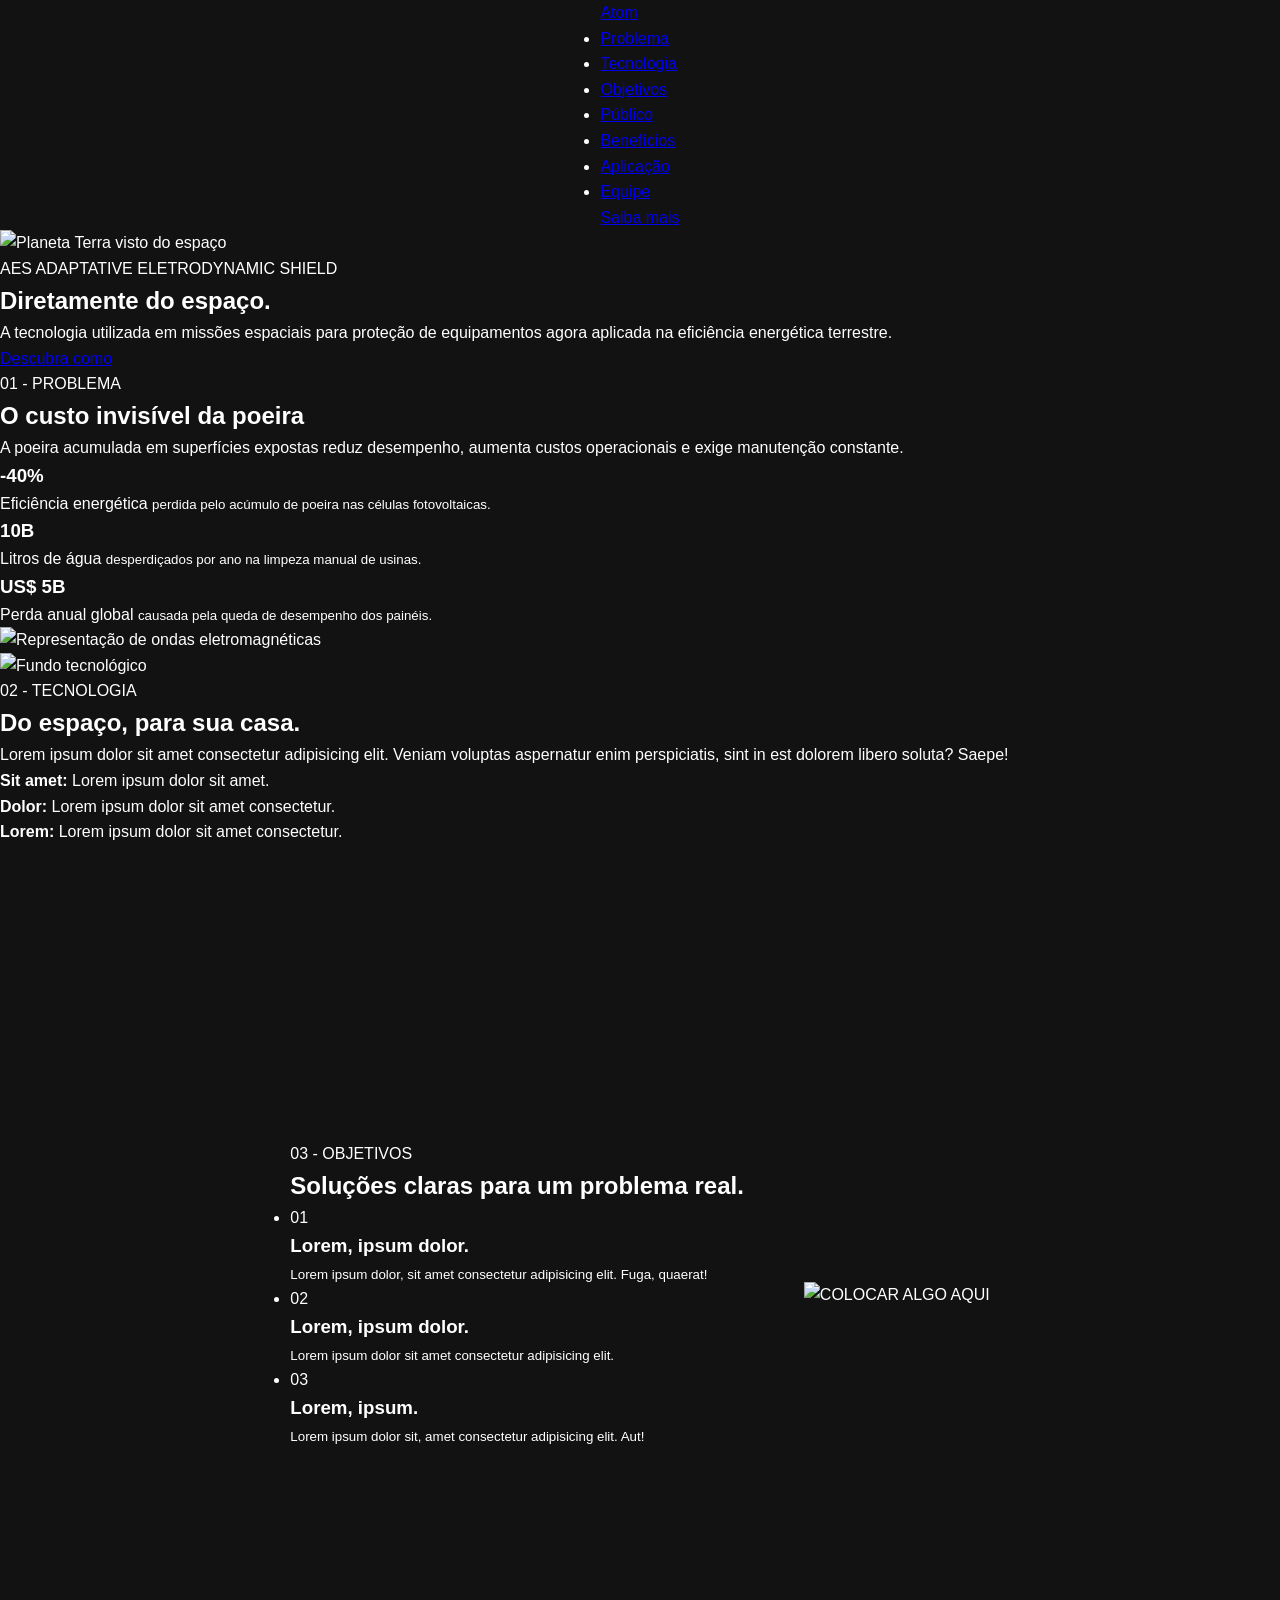
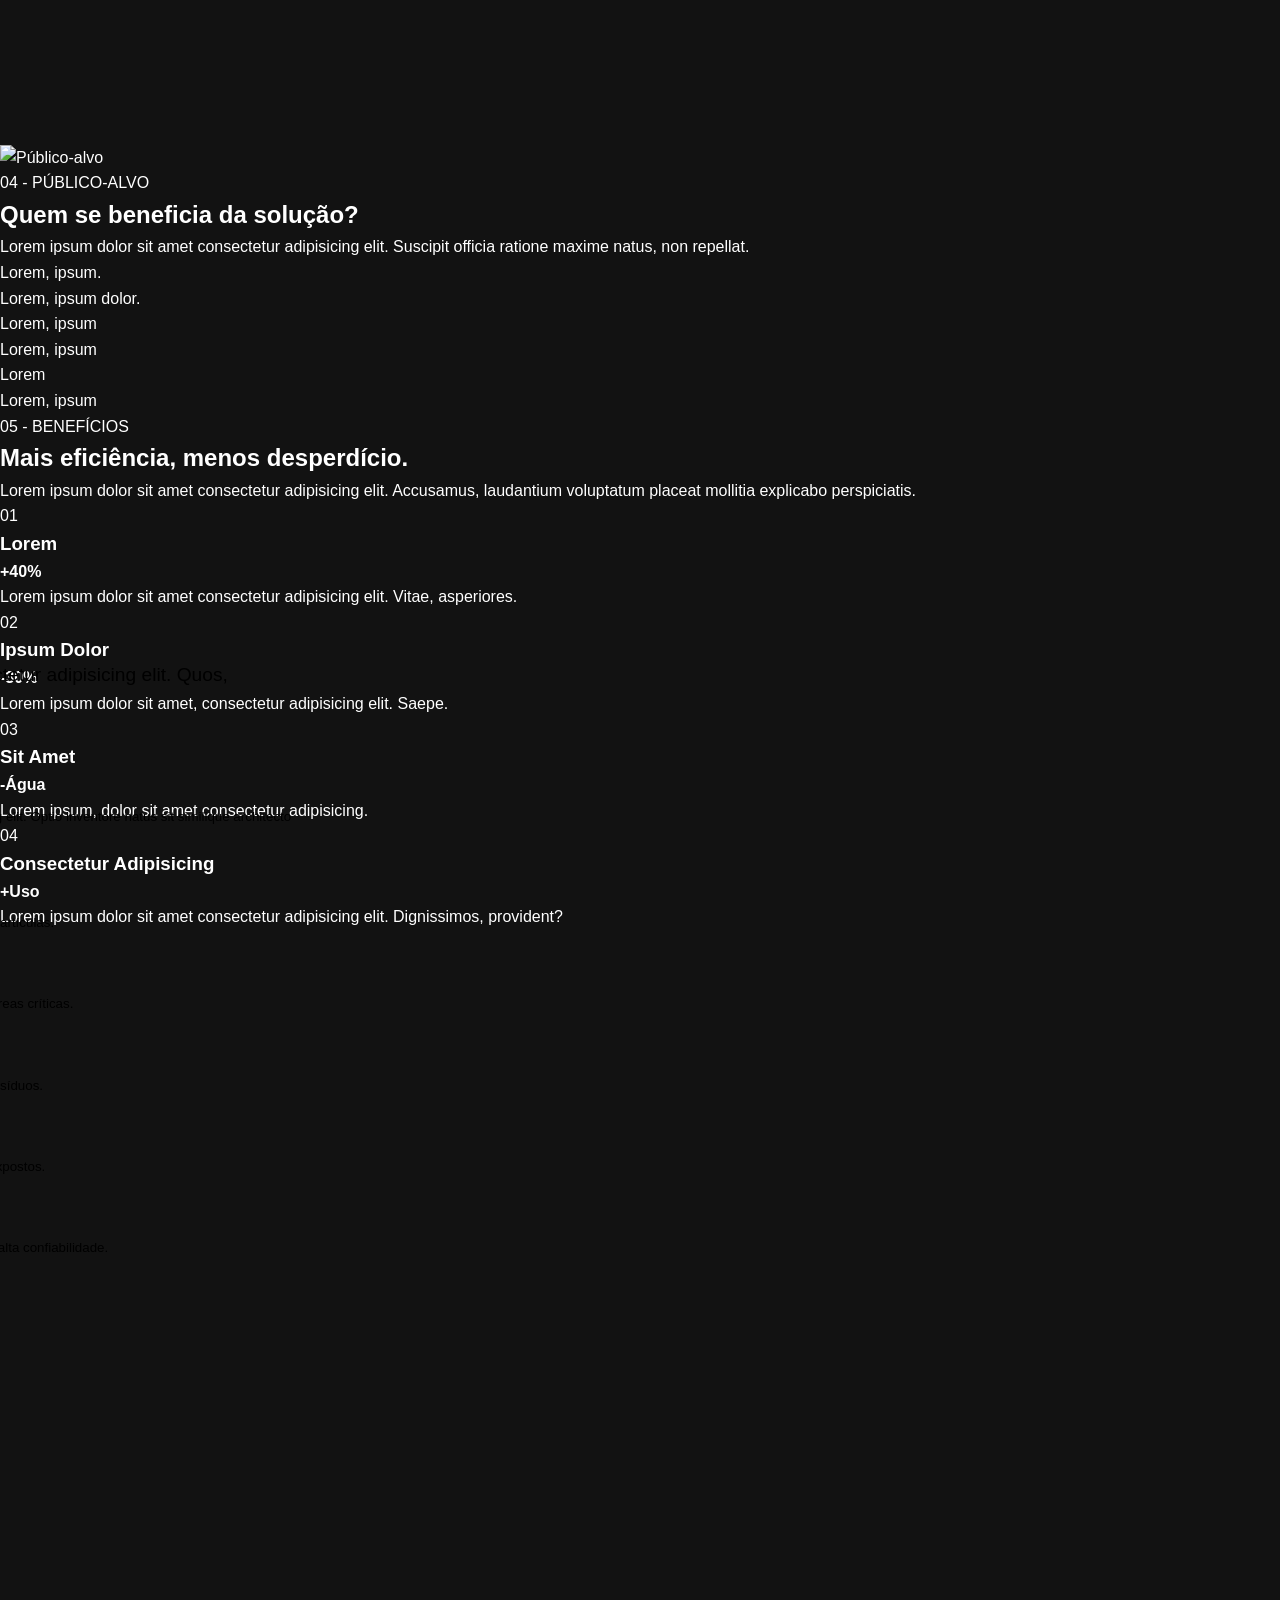
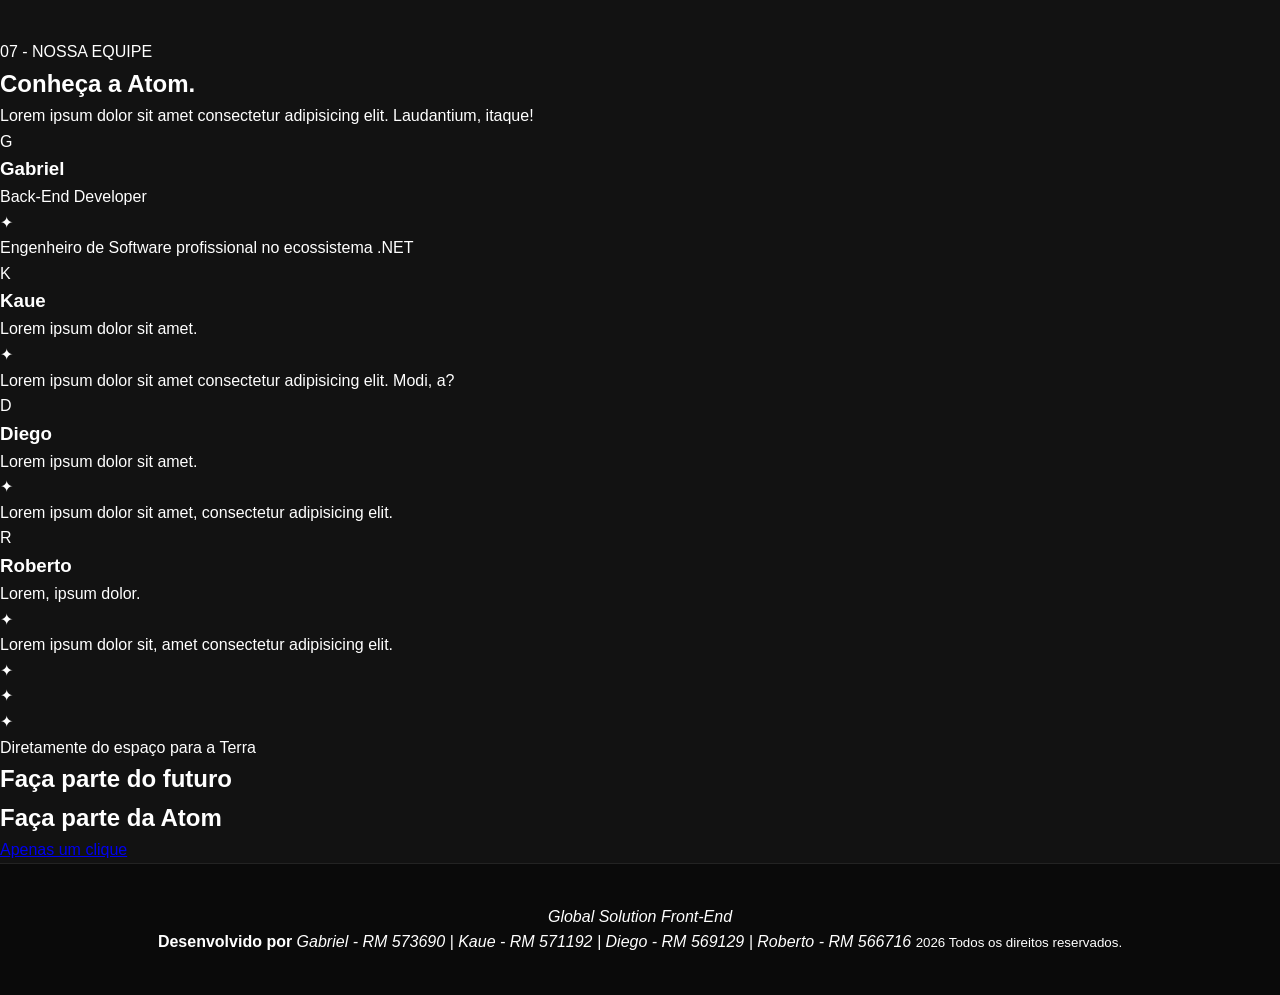
==== index.html @ 8cc807f1 "HTML: Mudando estruturas e seções" ====
<!DOCTYPE html>
<html lang="pt-BR">
<head>
  <meta charset="UTF-8" />
  <meta name="viewport" content="width=device-width, initial-scale=1.0" />
  <title>Atom Home</title>

  <link rel="preconnect" href="https://fonts.googleapis.com" />
  <link rel="preconnect" href="https://fonts.gstatic.com" crossorigin />
  <link rel="stylesheet" href="assets/css/style.css" />
</head>
<body>

  <header class="cabecalho">
    <nav class="nav-principal">
      <div class="nav-principal__logo">
        <a href="#hero-inicio" class="link-suave">Atom</a>
      </div>

      <ul class="nav-principal__lista">
        <li><a href="#problema" class="nav-principal__item link-suave">Problema</a></li>
        <li><a href="#secao-tecnologia" class="nav-principal__item link-suave">Tecnologia</a></li>
        <li><a href="#secao-objetivos" class="nav-principal__item link-suave">Objetivos</a></li>
        <li><a href="#secao-publico" class="nav-principal__item link-suave">Público</a></li>
        <li><a href="#secao-beneficios" class="nav-principal__item link-suave">Benefícios</a></li>
        <li><a href="#secao-aplicacao" class="nav-principal__item link-suave">Aplicação</a></li>
        <li><a href="#secao-equipe" class="nav-principal__item link-suave">Equipe</a></li>
      </ul>

      <a href="#rodape" class="btn-cta link-suave">Saiba mais</a>
    </nav>
  </header>

  <section class="secao-hero" id="hero-inicio">
    <img src="assets/src/img/hero-principal-variacao2.jpg" class="secao-hero__fundo" alt="Planeta Terra visto do espaço" />
    <div class="secao-hero__overlay">
      <div class="secao-hero__conteudo">
        <span class="tag">AES ADAPTATIVE ELETRODYNAMIC SHIELD</span>
        <h1 class="secao-hero__titulo">Diretamente do espaço.</h1>
        <p class="secao-hero__descricao">
          A tecnologia utilizada em missões espaciais para proteção de equipamentos agora aplicada na eficiência energética terrestre.
        </p>
        <a href="#problema" id="button-problema">Descubra como</a>
      </div>
    </div>
  </section>

  <main class="conteudo-principal">

    <section id="problema" class="secao-problema">
      <div id="problema-conteudos">
        <span class="tag">01 - PROBLEMA</span>
        <h2 class="secao-titulo">O custo invisível da poeira</h2>
        <p>
          A poeira acumulada em superfícies expostas reduz desempenho, aumenta custos operacionais e exige manutenção constante.
        </p>

        <ul class="problema-stats">
          <li class="problema-stats__item">
            <h3>-40%</h3>
            <span>Eficiência energética</span>
            <small>perdida pelo acúmulo de poeira nas células fotovoltaicas.</small>
          </li>
          <li class="problema-stats__item">
            <h3>10B</h3>
            <span>Litros de água</span>
            <small>desperdiçados por ano na limpeza manual de usinas.</small>
          </li>
          <li class="problema-stats__item">
            <h3>US$ 5B</h3>
            <span>Perda anual global</span>
            <small>causada pela queda de desempenho dos painéis.</small>
          </li>
        </ul>
      </div>

      <div id="problema-imagem">
        <img src="assets/src/img/onda-eletromagnetica.avif" alt="Representação de ondas eletromagnéticas" />
      </div>
    </section>

    <section id="secao-tecnologia" class="secao-tecnologia-banner">
      <img src="assets/src/img/lua.jpg" class="tecnologia-fundo" alt="Fundo tecnológico" />
      <div class="tecnologia-overlay">
        <div class="tecnologia-conteudo-direita">
          <span class="tag">02 - TECNOLOGIA</span>
          <h2 class="tecnologia-titulo">Do espaço, para sua casa.</h2>
          <p class="tecnologia-descricao">
            Lorem ipsum dolor sit amet consectetur adipisicing elit. Veniam voluptas aspernatur enim perspiciatis, sint in est dolorem libero soluta? Saepe!
          </p>
          <ul class="tecnologia-lista">
            <li><strong>Sit amet:</strong> Lorem ipsum dolor sit amet.</li>
            <li><strong>Dolor:</strong> Lorem ipsum dolor sit amet consectetur.</li>
            <li><strong>Lorem:</strong> Lorem ipsum dolor sit amet consectetur.</li>
          </ul>
        </div>
      </div>
    </section>

    <section id="secao-objetivos" class="secao-conteudo">
      <div class="texto-descritivo">
        <span class="tag">03 - OBJETIVOS</span>
        <h2 class="texto-descritivo__titulo">Soluções claras para um problema real.</h2>

        <ul class="objetivos-lista">
          <li>
            <span class="objetivos-lista__num">01</span>
            <div>
              <h3>Lorem, ipsum dolor.</h3>
              <small>Lorem ipsum dolor, sit amet consectetur adipisicing elit. Fuga, quaerat!</small>
            </div>
          </li>
          <li>
            <span class="objetivos-lista__num">02</span>
            <div>
              <h3>Lorem, ipsum dolor.</h3>
              <small>Lorem ipsum dolor sit amet consectetur adipisicing elit.</small>
            </div>
          </li>
          <li>
            <span class="objetivos-lista__num">03</span>
            <div>
              <h3>Lorem, ipsum.</h3>
              <small>Lorem ipsum dolor sit, amet consectetur adipisicing elit. Aut!</small>
            </div>
          </li>
        </ul>
      </div>

      <div class="imagem-ilustrativa">
        
        <img src="assets/src/img/objetivos.jpg" alt="COLOCAR ALGO AQUI" class="imagem-ilustrativa__midia" />
      </div>
    </section>

    <section id="secao-publico" class="secao-publico-banner">
      <img src="assets/src/img/publico-alvo.jpeg" class="publico-fundo" alt="Público-alvo" />
      <div class="publico-overlay">
        <div class="publico-conteudo">
          <span class="tag">04 - PÚBLICO-ALVO</span>
          <h2 class="publico-titulo">Quem se beneficia da solução?</h2>
          <p class="publico-descricao">
            Lorem ipsum dolor sit amet consectetur adipisicing elit. Suscipit officia ratione maxime natus, non repellat.
          </p>
          <ul class="publico-tags">
            <li>Lorem, ipsum.</li>
            <li>Lorem, ipsum dolor.</li>
            <li>Lorem, ipsum</li>
            <li>Lorem, ipsum</li>
            <li>Lorem</li>
            <li>Lorem, ipsum</li>
          </ul>
        </div>
      </div>
    </section>

    <section id="secao-beneficios" class="secao-beneficios">
      <div class="beneficios__header">
        <span class="tag">05 - BENEFÍCIOS</span>
        <h2 class="beneficios__titulo">Mais eficiência, menos desperdício.</h2>
        <p class="beneficios__intro">
          Lorem ipsum dolor sit amet consectetur adipisicing elit. Accusamus, laudantium voluptatum placeat mollitia explicabo perspiciatis.
        </p>
      </div>

      <div class="beneficios-grid">
        <article class="beneficio-card">
          <span class="beneficio-card__num">01</span>
          <h3 class="beneficio-card__titulo">Lorem</h3>
          <strong class="beneficio-card__valor">+40%</strong>
          <p class="beneficio-card__texto">Lorem ipsum dolor sit amet consectetur adipisicing elit. Vitae, asperiores.</p>
        </article>

        <article class="beneficio-card">
          <span class="beneficio-card__num">02</span>
          <h3 class="beneficio-card__titulo">Ipsum Dolor</h3>
          <strong class="beneficio-card__valor">-30%</strong>
          <p class="beneficio-card__texto">Lorem ipsum dolor sit amet, consectetur adipisicing elit. Saepe.</p>
        </article>

        <article class="beneficio-card">
          <span class="beneficio-card__num">03</span>
          <h3 class="beneficio-card__titulo">Sit Amet</h3>
          <strong class="beneficio-card__valor">-Água</strong>
          <p class="beneficio-card__texto">Lorem ipsum, dolor sit amet consectetur adipisicing.</p>
        </article>

        <article class="beneficio-card">
          <span class="beneficio-card__num">04</span>
          <h3 class="beneficio-card__titulo">Consectetur Adipisicing</h3>
          <strong class="beneficio-card__valor">+Uso</strong>
          <p class="beneficio-card__texto">Lorem ipsum dolor sit amet consectetur adipisicing elit. Dignissimos, provident?</p>
        </article>
      </div>
    </section>

    <section id="secao-aplicacao" class="aplicacao">
      <div class="aplicacao__header">
        <span class="aplicacao__tag">06 - APLICAÇÃO</span>
        <h2 class="aplicacao__titulo">E onde o AES atua?</h2>
        <p class="aplicacao__subtitulo">
         Lorem, ipsum dolor sit amet consectetur adipisicing elit. Quos, distinctio?
        </p>
      </div>

      <div class="carrossel" data-carrossel>
        <button class="carrossel__nav carrossel__nav--prev" data-prev aria-label="Anterior">←</button>
        <button class="carrossel__nav carrossel__nav--next" data-next aria-label="Próximo">→</button>

        <div class="carrossel__track" data-track>
          <article class="carrossel__slide" style="background-image: url('assets/src/img/aplicacao-usinas.jpg');">
            <div class="carrossel__shade"></div>
            <div class="carrossel__corpo">
              <span class="carrossel__num">01</span>
              <h3>Usinas solares</h3>
              <small>Lorem ipsum dolor, sit amet consectetur adipisicing elit. Optio inventore natus sit similique architecto culpa?</small>
            </div>
          </article>

          <article class="carrossel__slide" style="background-image: url('assets/src/img/aplicacao-desertico.jpg');">
            <div class="carrossel__shade"></div>
            <div class="carrossel__corpo">
              <span class="carrossel__num">02</span>
              <h3>Ambientes desérticos</h3>
              <small>Maior estabilidade em locais de alta presença de partículas.</small>
            </div>
          </article>

          <article class="carrossel__slide" style="background-image: url('assets/src/img/aplicacao-aeroporto.jpg');">
            <div class="carrossel__shade"></div>
            <div class="carrossel__corpo">
              <span class="carrossel__num">03</span>
              <h3>Aeroportos</h3>
              <small>Superfícies limpas e operação mais eficiente em áreas críticas.</small>
            </div>
          </article>

          <article class="carrossel__slide" style="background-image: url('assets/src/img/aplicacao-industria.jpg');">
            <div class="carrossel__shade"></div>
            <div class="carrossel__corpo">
              <span class="carrossel__num">04</span>
              <h3>Indústrias</h3>
              <small>Redução de falhas relacionadas à deposição de resíduos.</small>
            </div>
          </article>

          <article class="carrossel__slide" style="background-image: url('assets/src/img/aplicacao-gestores.jpg');">
            <div class="carrossel__shade"></div>
            <div class="carrossel__corpo">
              <span class="carrossel__num">05</span>
              <h3>Gestores técnicos</h3>
              <small>Controle e previsibilidade na operação de ativos expostos.</small>
            </div>
          </article>

          <article class="carrossel__slide" style="background-image: url('assets/src/img/aplicacao-offshore.jpg');">
            <div class="carrossel__shade"></div>
            <div class="carrossel__corpo">
              <span class="carrossel__num">06</span>
              <h3>Estruturas offshore</h3>
              <small>Aplicação em locais severos com necessidade de alta confiabilidade.</small>
            </div>
          </article>
        </div>

        <div class="carrossel__indicadores" data-indicadores></div>
      </div>
    </section>

    <section id="secao-equipe" class="secao-equipe">
      <div class="equipe__header">
        <span class="equipe__tag">07 - NOSSA EQUIPE</span>
        <h2 class="equipe__titulo">Conheça a Atom.</h2>
        <p class="equipe__subtitulo">Lorem ipsum dolor sit amet consectetur adipisicing elit. Laudantium, itaque!</p>
      </div>

      <div class="equipe-grid-nova">
        <article class="membro-card">
          <div class="membro-card__foto">G</div>
          <div class="membro-card__info">
            <div class="membro-card__header">
              <h3>Gabriel</h3>
              <span>Back-End Developer</span>
              <div class="membro-card__icon">✦</div>
            </div>
            <p class="membro-card__bio">Engenheiro de Software profissional no ecossistema .NET</p>
          </div>
        </article>

        <article class="membro-card">
          <div class="membro-card__foto">K</div>
          <div class="membro-card__info">
            <div class="membro-card__header">
              <h3>Kaue</h3>
              <span>Lorem ipsum dolor sit amet.</span>
              <div class="membro-card__icon">✦</div>
            </div>
            <p class="membro-card__bio">Lorem ipsum dolor sit amet consectetur adipisicing elit. Modi, a?</p>
          </div>
        </article>

        <article class="membro-card">
          <div class="membro-card__foto">D</div>
          <div class="membro-card__info">
            <div class="membro-card__header">
              <h3>Diego</h3>
              <span>Lorem ipsum dolor sit amet.</span>
              <div class="membro-card__icon">✦</div>
            </div>
            <p class="membro-card__bio">Lorem ipsum dolor sit amet, consectetur adipisicing elit.</p>
          </div>
        </article>

        <article class="membro-card">
          <div class="membro-card__foto">R</div>
          <div class="membro-card__info">
            <div class="membro-card__header">
              <h3>Roberto</h3>
              <span>Lorem, ipsum dolor.</span>
              <div class="membro-card__icon">✦</div>
            </div>
            <p class="membro-card__bio">Lorem ipsum dolor sit, amet consectetur adipisicing elit.</p>
          </div>
        </article>
      </div>
    </section>

    <section class="secao-cta-final" id="secao-cta-final">
      <div class="cta-final-detalhe cta-final-detalhe--top-left">✦</div>
      <div class="cta-final-detalhe cta-final-detalhe--bottom-left">✦</div>
      <div class="cta-final-detalhe cta-final-detalhe--top-right">✦</div>

      <div class="secao-cta-final__overlay">
        <div class="secao-cta-final__conteudo">
          <span class="secao-cta-final__subtitulo">Diretamente do espaço para a Terra</span>
          <h2 class="secao-cta-final__titulo">Faça parte do futuro<br /><strong>Faça parte da Atom</strong></h2>
          <a href="#rodape" class="secao-cta-final__botao">Apenas um clique</a>
        </div>
      </div>
    </section>

  </main>

  <footer id="rodape" class="rodape">
    <address class="rodape__texto">Global Solution Front-End</address>
    <strong class="rodape__texto">Desenvolvido por</strong>
    <cite class="rodape__texto">Gabriel - RM 573690 | Kaue - RM 571192 | Diego - RM 569129 | Roberto - RM 566716</cite>
    <small class="rodape__texto">2026 Todos os direitos reservados.</small>
  </footer>

  <script>
    function initCarrossel() {
      const root = document.querySelector('[data-carrossel]');
      if (!root) return;

      const track = root.querySelector('[data-track]');
      const slides = Array.from(track.children);
      const prev = root.querySelector('[data-prev]');
      const next = root.querySelector('[data-next]');
      const indWrap = root.querySelector('[data-indicadores]');

      let index = 0;
      let isProgrammatic = false;
      let autoplayId = null;

      slides.forEach((slide, i) => {
        const b = document.createElement('button');
        b.className = 'carrossel__dot';
        b.setAttribute('aria-label', `Ir para slide ${i + 1}`);
        b.addEventListener('click', () => go(i));
        indWrap.appendChild(b);
      });

      const dots = Array.from(indWrap.children);

      function updateDots() {
        dots.forEach((d, k) => d.classList.toggle('is-active', k === index));
      }

      function go(i) {
        index = (i + slides.length) % slides.length;
        const slide = slides[index];
        isProgrammatic = true;
        track.scrollTo({ left: slide.offsetLeft - track.offsetLeft, behavior: 'smooth' });
        updateDots();
        setTimeout(() => { isProgrammatic = false; }, 600);
      }

      prev.addEventListener('click', () => go(index - 1));
      next.addEventListener('click', () => go(index + 1));

      let t;
      track.addEventListener('scroll', () => {
        if (isProgrammatic) return;
        clearTimeout(t);
        t = setTimeout(() => {
          const x = track.scrollLeft;
          let closest = 0, min = Infinity;
          slides.forEach((s, i) => {
            const d = Math.abs((s.offsetLeft - track.offsetLeft) - x);
            if (d < min) { min = d; closest = i; }
          });
          index = closest;
          updateDots();
        }, 90);
      });

      function startAuto() {
        autoplayId = setInterval(() => go(index + 1), 5000);
      }

      function restartAuto() {
        if (autoplayId) clearInterval(autoplayId);
        startAuto();
      }

      root.addEventListener('mouseenter', () => clearInterval(autoplayId));
      root.addEventListener('mouseleave', restartAuto);

      go(0);
      startAuto();
    }

    initCarrossel();
  </script>
</body>
</html>
---- assets/css/style.css ----
/* =========================================================
   1. VARIÁVEIS CSS E RESET (ORIGINAL)
   ========================================================= */
:root {
  --bg-color: #121212;
  --bg-section-alt: #1a1a1a;
  --text-primary: #ffffff;
  --text-secondary: #b3b3b3;
  --hover-color: #e0e0e0;
  --font-main: 'Inter', -apple-system, BlinkMacSystemFont, "Segoe UI", Roboto, sans-serif;
  --transparencia-bg: rgba(255, 255, 255, 0.15);
  --transparencia-border: rgba(255, 255, 255, 0.1);
}
* {
  margin: 0;
  padding: 0;
  box-sizing: border-box;
}
html {
  scroll-behavior: smooth;
}
body {
  background-color: var(--bg-color);
  font-family: var(--font-main);
  color: var(--text-primary);
  line-height: 1.6;
  overflow-x: hidden;
}

/* =========================================================
   2. MENU DE NAVEGAÇÃO (ORIGINAL)
   ========================================================= */
header {
  display: flex;
  justify-content: center;
  width: 100%;
}
.navbar {
  display: flex;
  align-items: center;
  justify-content: space-between;
  background: var(--transparencia-bg);
  backdrop-filter: blur(12px);
  -webkit-backdrop-filter: blur(12px);
  border: 1px solid var(--transparencia-border);
  border-radius: 50px;
  padding: 8px 8px 8px 30px;
  gap: 40px;
  position: fixed;
  top: 30px;
  z-index: 1000;
  max-width: 900px;
  width: 90%;
  box-shadow: 1px 0px 30px rgba(0, 0, 0, 0.45);
}
.logo a {
  color: var(--text-primary);
  text-decoration: none;
  font-size: 1.2rem;
  font-weight: 800;
  letter-spacing: -0.5px;
}
.nav-links {
  list-style: none;
  display: flex;
  gap: 20px;
}
.nav-links a {
  color: var(--text-primary);
  text-decoration: none;
  font-size: 0.8rem;
  text-transform: uppercase;
  letter-spacing: 0.5px;
  opacity: 0.7;
  transition: opacity 0.3s ease, color 0.3s ease;
}
.nav-links a:hover {
  opacity: 1;
  color: #88ccff;
}
.cta-button {
  background-color: var(--text-primary);
  color: #000000;
  text-decoration: none;
  padding: 12px 24px;
  border-radius: 30px;
  font-size: 0.8rem;
  font-weight: 600;
  text-transform: uppercase;
  letter-spacing: 0.5px;
  transition: background-color 0.3s ease;
}
.cta-button:hover {
  background-color: var(--hover-color);
}

/* =========================================================
   3. SEÇÃO HERO
   ========================================================= */
.hero {
  position: relative;
  width: 100%;
  min-height: 100vh;
  overflow: hidden;
  box-shadow: 5px 1px 20px #fff;
  scroll-snap-align: start; 
}

.hero-image {
  position: absolute;
  top: 50%;
  left: 50%;
  width: auto;
  height: 100%;
  min-width: 100%;
  object-fit: cover;
  z-index: -1;
}

/* Animação de entrada do texto no Hero */
@keyframes fadeInHero {
  0% { opacity: 0; transform: translate(-50%, -40%); }
  100% { opacity: 1; transform: translate(-50%, -50%); }
}

/* Tem q tirar a animacao e colocar de volta no hero toda vez que clica no menu e volta */
.hero-overlay {
  position: absolute;
  text-align: center;
  z-index: 1;
  animation: fadeInHero 1.5s ease-out forwards;
}


/* ===================================================================== */
/* hero_principal */
/* ===================================================================== */
#hero_principal img{
  transform: translate(-50%, -50%) scale(1.5);
}
.principal{
  top: 55%;
  left: 30%;
  transform: translate(-50%, -50%);
  color: #ffffff; 
  width: 60%;
  max-width: 600px;
}
.principal h1{
  font-size: 90px;
  line-height: 1.1;
}
.principal p{
  font-size: 1.2rem;
  color: var(--text-secondary);
  margin-top: 20px;
}
/* ===================================================================== */
/* hero_problematica */
/* ===================================================================== */
#hero_problematica img{
  transform: translate(-50%, -50%);
}
.problematica{
  top: 40%;
  right: 2%;
  transform: translate(-50%, -50%);
  color: #000000; 
  width: 60%;
  max-width: 600px;
}
.problematica h1{
  font-size: 90px;
  line-height: 1.1;
}
.problematica p{
  font-size: 1.2rem;
  color: #000;
  margin-top: 20px;
}
/* ===================================================================== */
/* hero_tecnologia */
/* ===================================================================== */
#hero_tecnologia img{
  transform: translate(-50%, -50%);
}
.tecnologia{
  top: 30%;
  left: 20%;
  transform: translate(-50%, -50%);
  color: #000000; 
  width: 60%;
  max-width: 600px;
}
.tecnologia h1{
  font-size: 90px;
  line-height: 1.1;
}
.tecnologia p{
  font-size: 1.2rem;
  color: #000;
  margin-top: 20px;
}
/* ===================================================================== */
/* hero_publico */
/* ===================================================================== */
#hero_publico img{
  transform: translate(-50%, -50%);
}
.publico{
  top: 40%;
  right: 2%;
  transform: translate(-50%, -50%);
  color: #ffffff; 
  width: 60%;
  max-width: 600px;
}
.publico h1{
  font-size: 90px;
  line-height: 1.1;
}
.publico p{
  font-size: 1.2rem;
  color: #ffffff;
  margin-top: 20px;
}
/* ===================================================================== */
/* hero_objetivos */
/* ===================================================================== */
#hero_objetivos img{
  transform: translate(-50%, -50%);
}
.objetivos{
  top: 68%;
  left: 78%;
  transform: translate(-50%, -50%);
  color: #0a0a0a; 
  width: 60%;
  max-width: 600px;
}
.objetivos h1{
  font-size: 90px;
  line-height: 1.1;
}
.objetivos p{
  font-size: 1.2rem;
  color: #121111;
  margin-top: 20px;
}
/* ===================================================================== */
/* hero_publico */
/* ===================================================================== */
#hero_publico img{
  transform: translate(-50%, -50%);
}
.publico{
  top: 34%;
  left: 23%;
  transform: translate(-50%, -50%);
  color: #ffffff; 
  width: 60%;
  max-width: 600px;
}
.publico h1{
  font-size: 90px;
  line-height: 1.1;
}
.publico p{
  font-size: 1.2rem;
  color: #ffffff;
  margin-top: 20px;
}
/* ===================================================================== */
/* hero_beneficios */
/* ===================================================================== */
#hero_beneficios img{
  transform: translate(-50%, -50%);
}
.beneficios{
  top: 40%;
  right: 2%;
  transform: translate(-50%, -50%);
  color: #ffffff; 
  width: 60%;
  max-width: 600px;
}
.beneficios h1{
  font-size: 90px;
  line-height: 1.1;
}
.beneficios p{
  font-size: 1.2rem;
  color: #ffffff;
  margin-top: 20px;
}
/* ===================================================================== */
/* hero_aplicacao */
/* ===================================================================== */
#hero_aplicacao img{
  transform: translate(-50%, -50%);
}
.aplicacao{
  top: 35%;
  left: 20%;
  transform: translate(-50%, -50%);
  color: #000000; 
  width: 60%;
  max-width: 600px;
}
.aplicacao h1{
  font-size: 90px;
  line-height: 1.1;
}
.aplicacao p{
  font-size: 1.2rem;
  color: #000;
  margin-top: 20px;
}
/* ===================================================================== */


.hero-overlay h1 {
  margin-bottom: 20px;
}

.hero-overlay p {
  margin-bottom: 10px;
}

.hero-overlay .cta-button {
  display: inline-block;
  margin-top: 30px; 
}

/* =========================================================
   4. ESTRUTURA DAS SEÇÕES 
   ========================================================= */
main {
  display: flex;
  flex-direction: column;
  width: 100%;
}
.secao-conteudo {
  display: flex;
  flex-wrap: wrap;
  flex-direction: row;
  align-items: center;
  justify-content: center; 
  width: 100%; 
  min-height: 100vh;
  padding: 120px 20px;
  gap: 60px;
  scroll-snap-align: start; 
}
.secao-conteudo.invertido {
  flex-direction: row-reverse;
  background-color: var(--bg-section-alt);
}

.secao-conteudo.cards {
  flex-direction: column;
  gap: 80px;
  background-color: var(--bg-section-alt);
}
.divCards {
  display: flex;
  flex-wrap: wrap;
  justify-content: center;
  gap: 30px;
  display: flex;
    flex-wrap: wrap;
    justify-content: center;
    gap: 30px;
    flex-direction: column;
    align-content: flex-end;
    align-items: center;
}

.texto, .imagem {
  max-width: 500px;
  width: 100%;
}
.texto h2 {
  font-size: 2.2rem;
  margin-bottom: 20px;
  color: #88ccff; 
}
.texto p {
  font-size: 1.1rem;
  color: var(--text-secondary);
  margin-bottom: 15px;
}


@keyframes float {
  0% { transform: translateY(0px); }
  50% { transform: translateY(-10px); }
  100% { transform: translateY(0px); }
}
.imagem img {
  max-width: 100%;
  border-radius: 12px;
  box-shadow: 0 10px 30px rgba(0,0,0,0.5);
  border: 1px solid var(--transparencia-border);
  animation: float 5s ease-in-out infinite; 
}


/* =========================================================
   5. "ANIMAÇÃO" DO CARD 
   ========================================================= */
/* Background escuro quando hover */
.overlay{
    position:absolute;
    inset:0;
    background:linear-gradient(to top, rgba(0,0,0,0.95), rgba(0,0,0,0.15));
    opacity: 0;
    transition: 0.4s ease;
}
/* Quando o hover for ativado aparece o texto  */
.content{
    position:absolute;
    bottom:0;
    left:0;
    width:100%;
    padding:30px;
    color:white;
    transform:translateY(80px);
    opacity:0;
    transition: 0.4s ease;
}
.content span{
    color:#c7c7c7;
    font-size:14px;
    display:block;
    margin-bottom:20px;
}
.content p{
    color:#e2e2e2;
}


/* =========================================================
   6. CARD 
   ========================================================= */
.card{
    position:relative;
    width:320px;
    height:320px;
    border-radius:20px;
    overflow:hidden;
    cursor:pointer;
    background:#000;
}
.card img{
    width:100%;
    height:100%;
    object-fit:cover;
    transition:0.5s ease;
}
.card:hover .overlay{
    opacity: 1;
}
.card:hover .content{
    transform:translateY(0);
    opacity: 1;
}
.card:hover img{
    transform:scale(1.05);
}
/* CLIQUE DO USUARIO - JS */
.card.active .overlay{
    opacity: 1;
}
.card.active .content{
    transform:translateY(0);
    opacity: 1;
}
.card.active img{
    transform:scale(1.05);
}


/* =========================================================
   7. Fotter
   ========================================================= */
footer {
  text-align: center;
  padding: 40px 20px;
  background-color: #0a0a0a;
  border-top: 1px solid var(--transparencia-border);
  scroll-snap-align: end; /* Permite rolar até o rodapé */
}

footer p {
  color: var(--text-secondary);
  font-size: 0.9rem;
  margin-bottom: 5px;
}
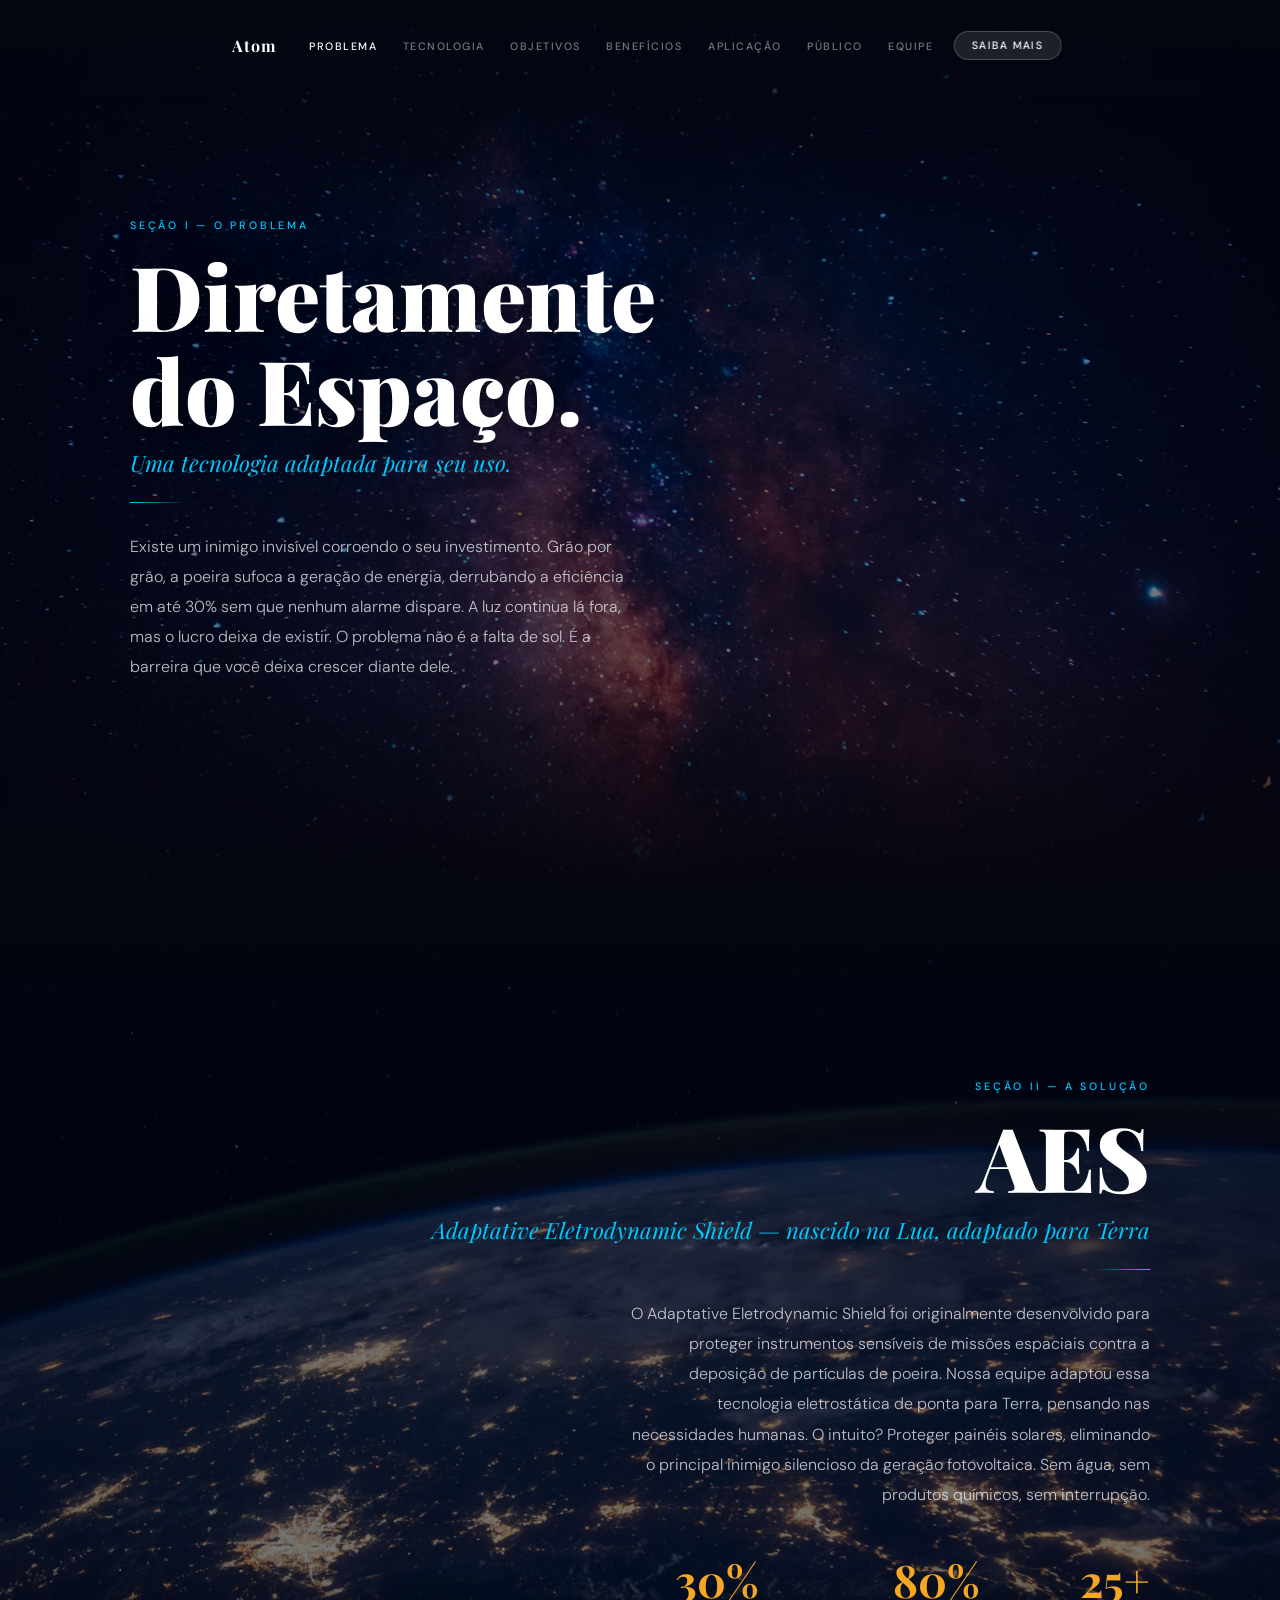
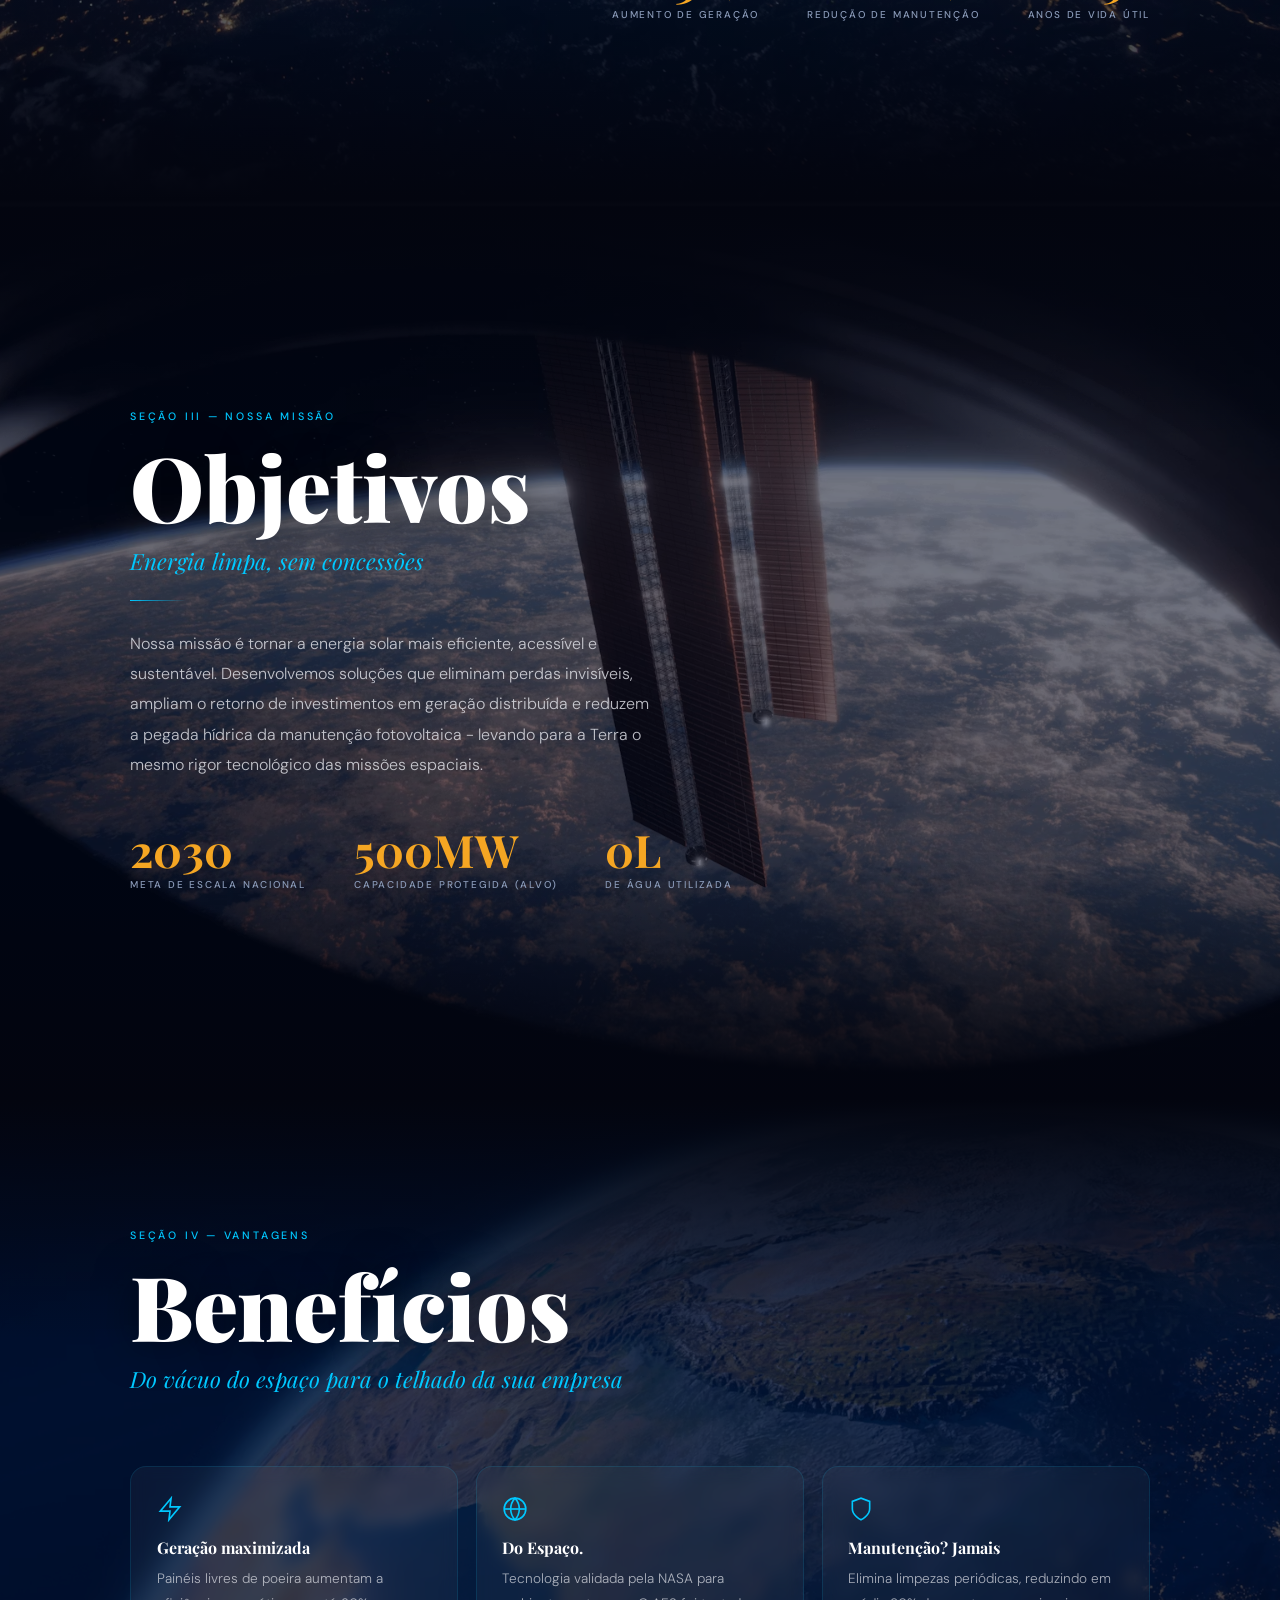
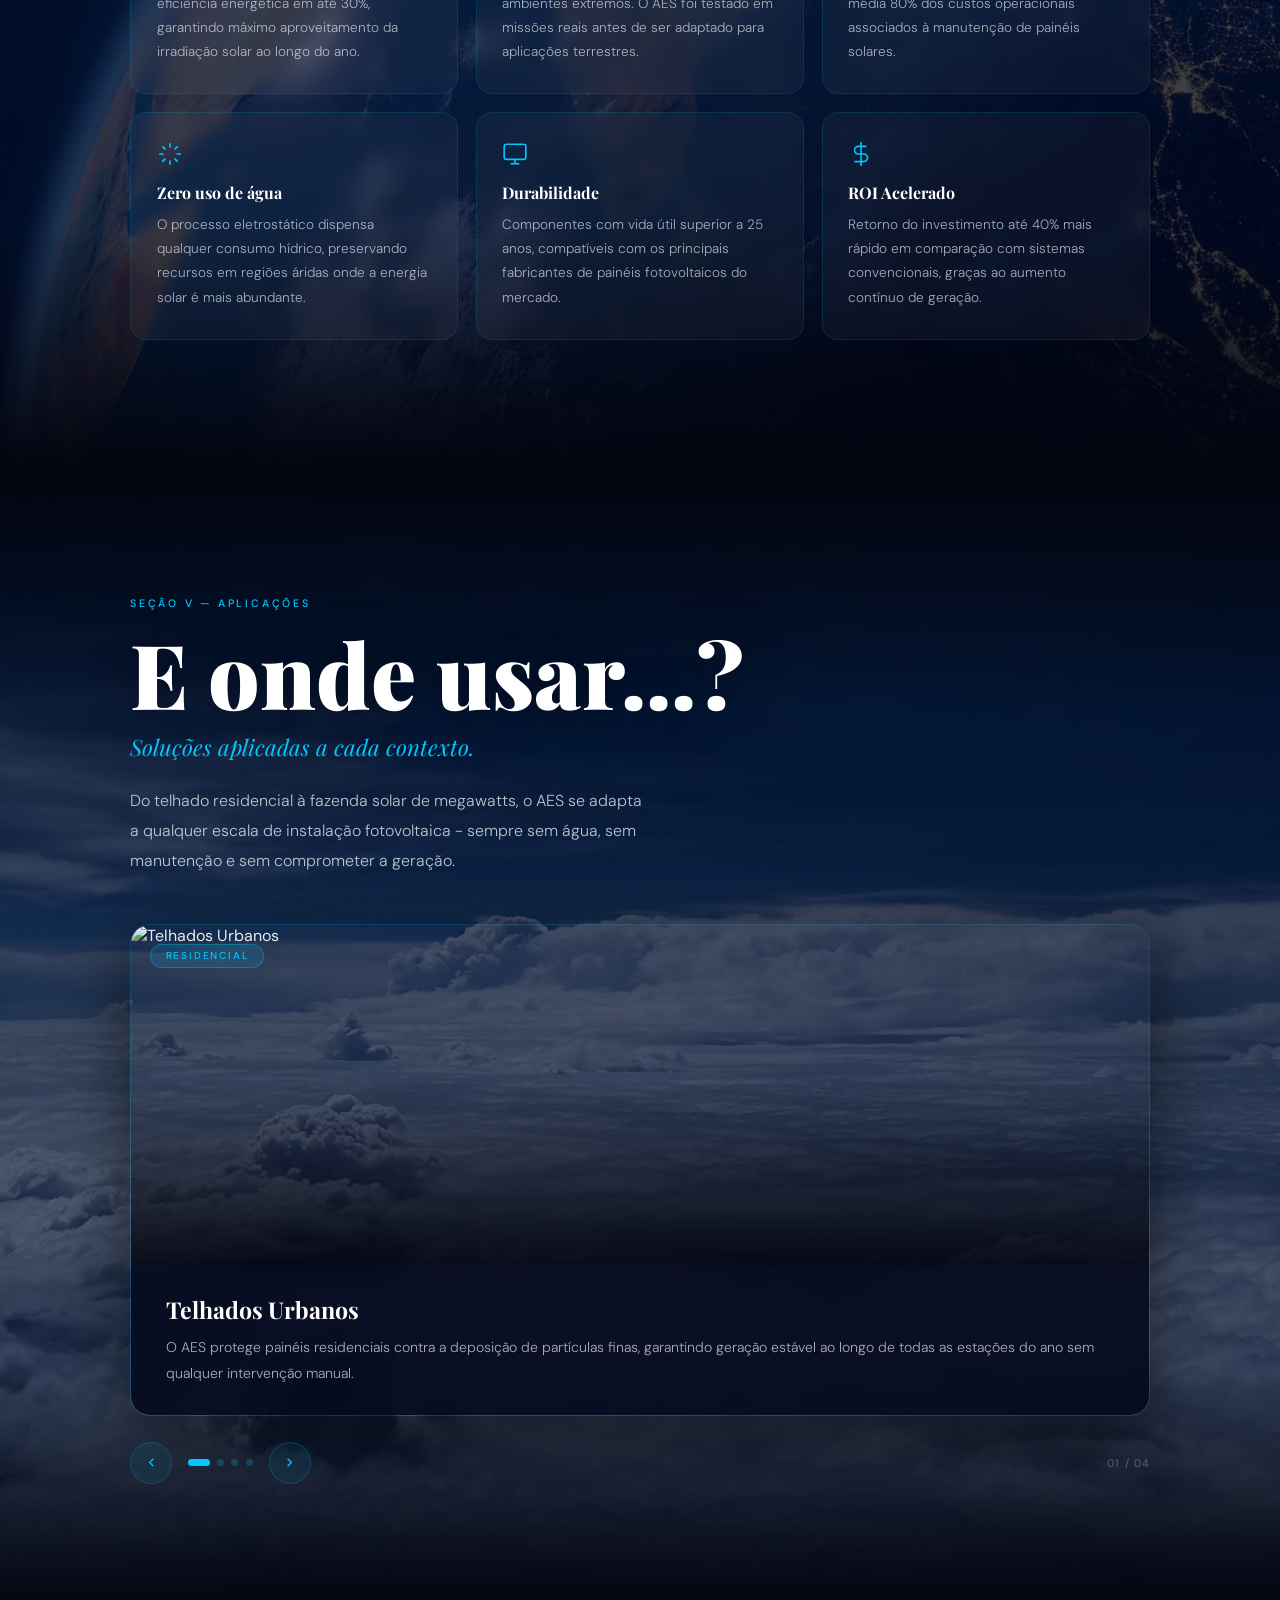
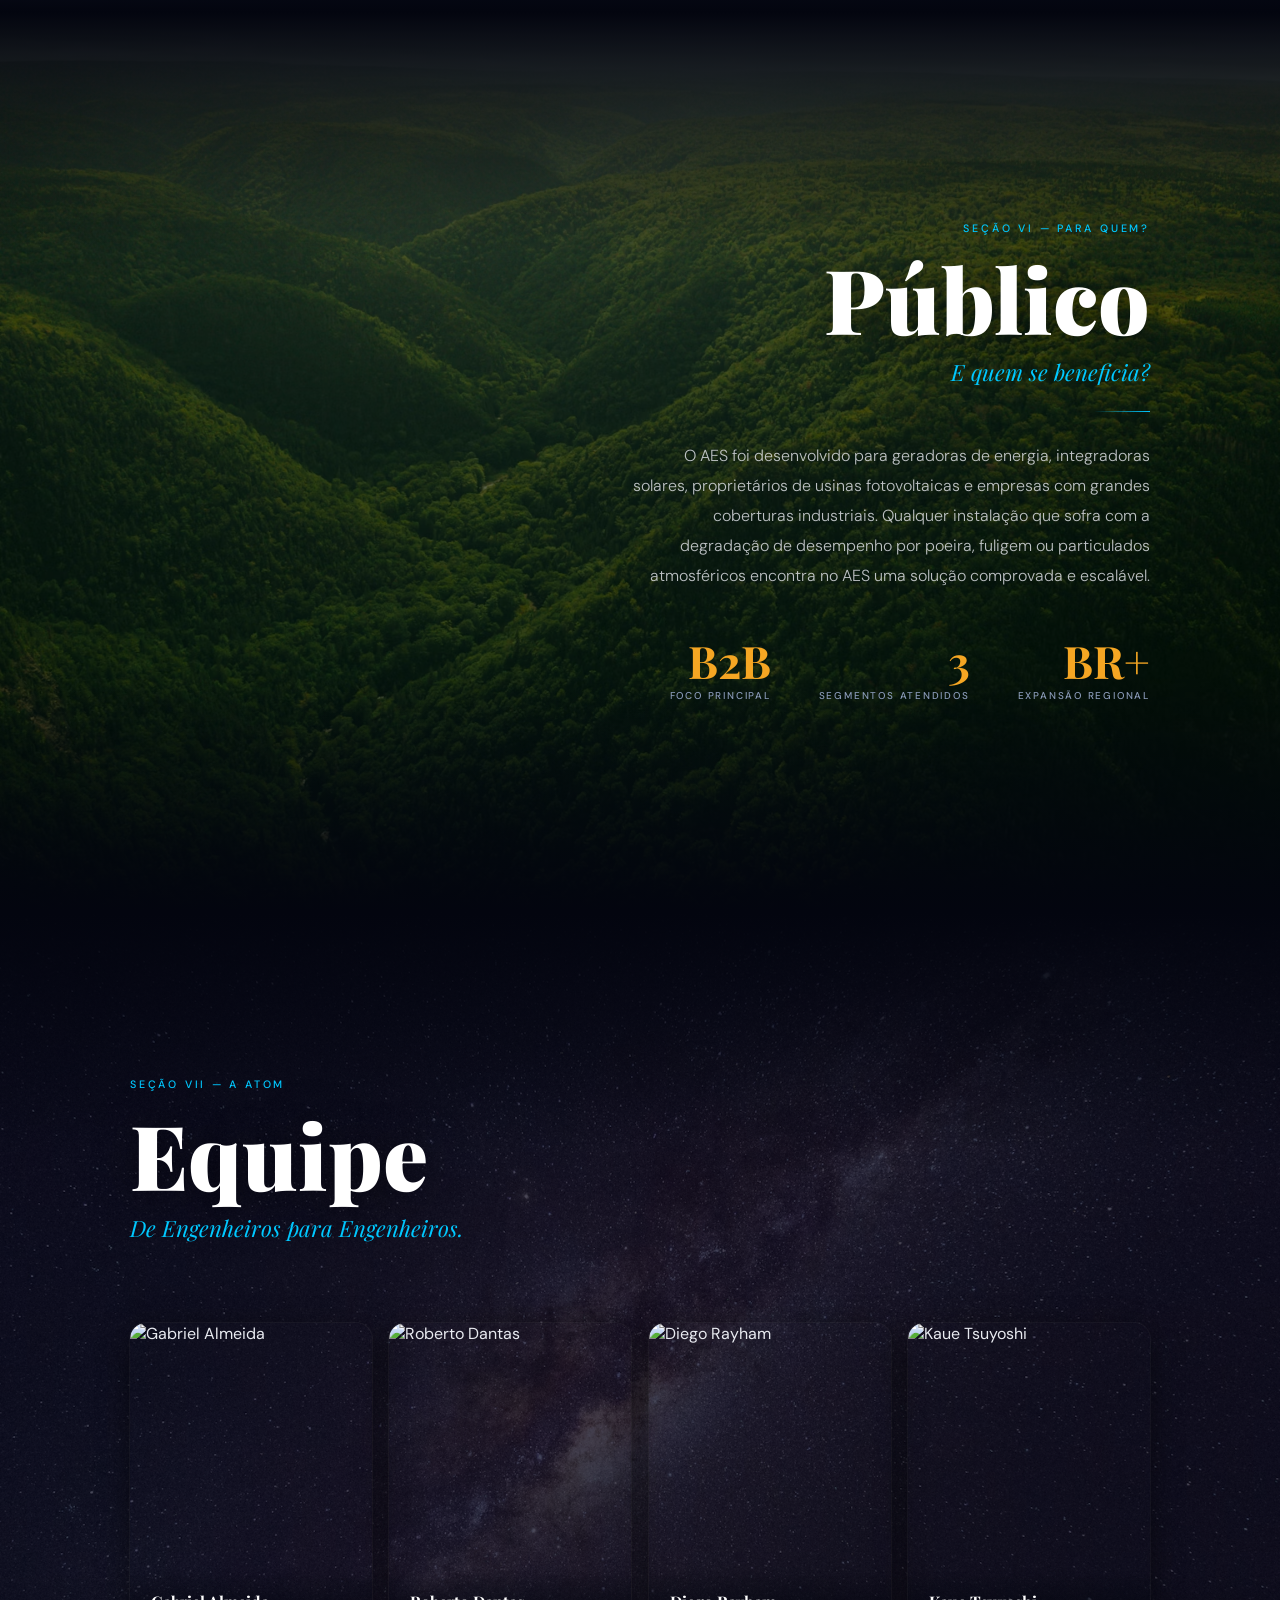
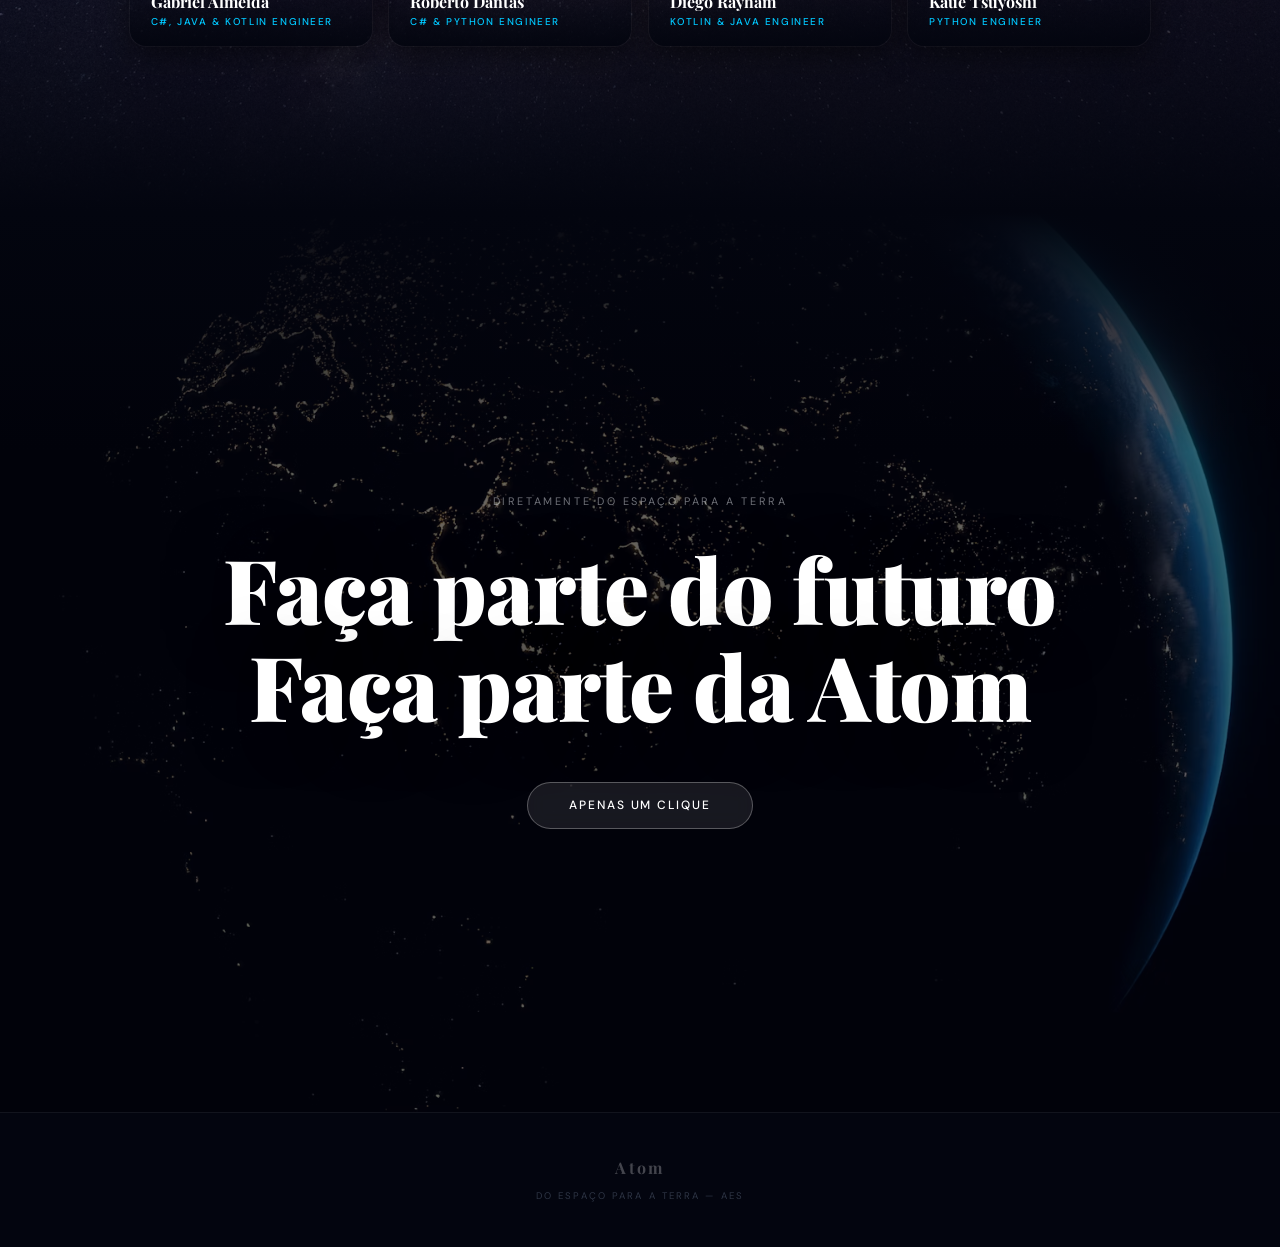
==== commit dee66e48: "Atualizando imagens e conteúdo" ====
--- a/index.html
+++ b/index.html
@@ -3,425 +3,358 @@
 <head>
   <meta charset="UTF-8" />
   <meta name="viewport" content="width=device-width, initial-scale=1.0" />
-  <title>Atom Home</title>
-
-  <link rel="preconnect" href="https://fonts.googleapis.com" />
-  <link rel="preconnect" href="https://fonts.gstatic.com" crossorigin />
-  <link rel="stylesheet" href="assets/css/style.css" />
+  <title>Atom — HOME</title>
+  <link rel="stylesheet" href="./assets/css/style.css" />
+  <link href="https://fonts.googleapis.com/css2?family=Playfair+Display:ital,wght@0,400;0,700;0,900;1,400&family=DM+Sans:wght@300;400;500&display=swap" rel="stylesheet" />
 </head>
 <body>
 
-  <header class="cabecalho">
-    <nav class="nav-principal">
-      <div class="nav-principal__logo">
-        <a href="#hero-inicio" class="link-suave">Atom</a>
-      </div>
-
-      <ul class="nav-principal__lista">
-        <li><a href="#problema" class="nav-principal__item link-suave">Problema</a></li>
-        <li><a href="#secao-tecnologia" class="nav-principal__item link-suave">Tecnologia</a></li>
-        <li><a href="#secao-objetivos" class="nav-principal__item link-suave">Objetivos</a></li>
-        <li><a href="#secao-publico" class="nav-principal__item link-suave">Público</a></li>
-        <li><a href="#secao-beneficios" class="nav-principal__item link-suave">Benefícios</a></li>
-        <li><a href="#secao-aplicacao" class="nav-principal__item link-suave">Aplicação</a></li>
-        <li><a href="#secao-equipe" class="nav-principal__item link-suave">Equipe</a></li>
-      </ul>
-
-      <a href="#rodape" class="btn-cta link-suave">Saiba mais</a>
-    </nav>
-  </header>
-
-  <section class="secao-hero" id="hero-inicio">
-    <img src="assets/src/img/hero-principal-variacao2.jpg" class="secao-hero__fundo" alt="Planeta Terra visto do espaço" />
-    <div class="secao-hero__overlay">
-      <div class="secao-hero__conteudo">
-        <span class="tag">AES ADAPTATIVE ELETRODYNAMIC SHIELD</span>
-        <h1 class="secao-hero__titulo">Diretamente do espaço.</h1>
-        <p class="secao-hero__descricao">
-          A tecnologia utilizada em missões espaciais para proteção de equipamentos agora aplicada na eficiência energética terrestre.
-        </p>
-        <a href="#problema" id="button-problema">Descubra como</a>
-      </div>
-    </div>
-  </section>
-
-  <main class="conteudo-principal">
-
-    <section id="problema" class="secao-problema">
-      <div id="problema-conteudos">
-        <span class="tag">01 - PROBLEMA</span>
-        <h2 class="secao-titulo">O custo invisível da poeira</h2>
-        <p>
-          A poeira acumulada em superfícies expostas reduz desempenho, aumenta custos operacionais e exige manutenção constante.
-        </p>
-
-        <ul class="problema-stats">
-          <li class="problema-stats__item">
-            <h3>-40%</h3>
-            <span>Eficiência energética</span>
-            <small>perdida pelo acúmulo de poeira nas células fotovoltaicas.</small>
-          </li>
-          <li class="problema-stats__item">
-            <h3>10B</h3>
-            <span>Litros de água</span>
-            <small>desperdiçados por ano na limpeza manual de usinas.</small>
-          </li>
-          <li class="problema-stats__item">
-            <h3>US$ 5B</h3>
-            <span>Perda anual global</span>
-            <small>causada pela queda de desempenho dos painéis.</small>
-          </li>
-        </ul>
-      </div>
-
-      <div id="problema-imagem">
-        <img src="assets/src/img/onda-eletromagnetica.avif" alt="Representação de ondas eletromagnéticas" />
-      </div>
-    </section>
-
-    <section id="secao-tecnologia" class="secao-tecnologia-banner">
-      <img src="assets/src/img/lua.jpg" class="tecnologia-fundo" alt="Fundo tecnológico" />
-      <div class="tecnologia-overlay">
-        <div class="tecnologia-conteudo-direita">
-          <span class="tag">02 - TECNOLOGIA</span>
-          <h2 class="tecnologia-titulo">Do espaço, para sua casa.</h2>
-          <p class="tecnologia-descricao">
-            Lorem ipsum dolor sit amet consectetur adipisicing elit. Veniam voluptas aspernatur enim perspiciatis, sint in est dolorem libero soluta? Saepe!
-          </p>
-          <ul class="tecnologia-lista">
-            <li><strong>Sit amet:</strong> Lorem ipsum dolor sit amet.</li>
-            <li><strong>Dolor:</strong> Lorem ipsum dolor sit amet consectetur.</li>
-            <li><strong>Lorem:</strong> Lorem ipsum dolor sit amet consectetur.</li>
-          </ul>
-        </div>
-      </div>
-    </section>
-
-    <section id="secao-objetivos" class="secao-conteudo">
-      <div class="texto-descritivo">
-        <span class="tag">03 - OBJETIVOS</span>
-        <h2 class="texto-descritivo__titulo">Soluções claras para um problema real.</h2>
-
-        <ul class="objetivos-lista">
-          <li>
-            <span class="objetivos-lista__num">01</span>
-            <div>
-              <h3>Lorem, ipsum dolor.</h3>
-              <small>Lorem ipsum dolor, sit amet consectetur adipisicing elit. Fuga, quaerat!</small>
-            </div>
-          </li>
-          <li>
-            <span class="objetivos-lista__num">02</span>
-            <div>
-              <h3>Lorem, ipsum dolor.</h3>
-              <small>Lorem ipsum dolor sit amet consectetur adipisicing elit.</small>
-            </div>
-          </li>
-          <li>
-            <span class="objetivos-lista__num">03</span>
-            <div>
-              <h3>Lorem, ipsum.</h3>
-              <small>Lorem ipsum dolor sit, amet consectetur adipisicing elit. Aut!</small>
-            </div>
-          </li>
-        </ul>
-      </div>
-
-      <div class="imagem-ilustrativa">
-        
-        <img src="assets/src/img/objetivos.jpg" alt="COLOCAR ALGO AQUI" class="imagem-ilustrativa__midia" />
-      </div>
-    </section>
-
-    <section id="secao-publico" class="secao-publico-banner">
-      <img src="assets/src/img/publico-alvo.jpeg" class="publico-fundo" alt="Público-alvo" />
-      <div class="publico-overlay">
-        <div class="publico-conteudo">
-          <span class="tag">04 - PÚBLICO-ALVO</span>
-          <h2 class="publico-titulo">Quem se beneficia da solução?</h2>
-          <p class="publico-descricao">
-            Lorem ipsum dolor sit amet consectetur adipisicing elit. Suscipit officia ratione maxime natus, non repellat.
-          </p>
-          <ul class="publico-tags">
-            <li>Lorem, ipsum.</li>
-            <li>Lorem, ipsum dolor.</li>
-            <li>Lorem, ipsum</li>
-            <li>Lorem, ipsum</li>
-            <li>Lorem</li>
-            <li>Lorem, ipsum</li>
-          </ul>
-        </div>
-      </div>
-    </section>
-
-    <section id="secao-beneficios" class="secao-beneficios">
-      <div class="beneficios__header">
-        <span class="tag">05 - BENEFÍCIOS</span>
-        <h2 class="beneficios__titulo">Mais eficiência, menos desperdício.</h2>
-        <p class="beneficios__intro">
-          Lorem ipsum dolor sit amet consectetur adipisicing elit. Accusamus, laudantium voluptatum placeat mollitia explicabo perspiciatis.
-        </p>
-      </div>
-
-      <div class="beneficios-grid">
-        <article class="beneficio-card">
-          <span class="beneficio-card__num">01</span>
-          <h3 class="beneficio-card__titulo">Lorem</h3>
-          <strong class="beneficio-card__valor">+40%</strong>
-          <p class="beneficio-card__texto">Lorem ipsum dolor sit amet consectetur adipisicing elit. Vitae, asperiores.</p>
-        </article>
-
-        <article class="beneficio-card">
-          <span class="beneficio-card__num">02</span>
-          <h3 class="beneficio-card__titulo">Ipsum Dolor</h3>
-          <strong class="beneficio-card__valor">-30%</strong>
-          <p class="beneficio-card__texto">Lorem ipsum dolor sit amet, consectetur adipisicing elit. Saepe.</p>
-        </article>
-
-        <article class="beneficio-card">
-          <span class="beneficio-card__num">03</span>
-          <h3 class="beneficio-card__titulo">Sit Amet</h3>
-          <strong class="beneficio-card__valor">-Água</strong>
-          <p class="beneficio-card__texto">Lorem ipsum, dolor sit amet consectetur adipisicing.</p>
-        </article>
-
-        <article class="beneficio-card">
-          <span class="beneficio-card__num">04</span>
-          <h3 class="beneficio-card__titulo">Consectetur Adipisicing</h3>
-          <strong class="beneficio-card__valor">+Uso</strong>
-          <p class="beneficio-card__texto">Lorem ipsum dolor sit amet consectetur adipisicing elit. Dignissimos, provident?</p>
-        </article>
-      </div>
-    </section>
-
-    <section id="secao-aplicacao" class="aplicacao">
-      <div class="aplicacao__header">
-        <span class="aplicacao__tag">06 - APLICAÇÃO</span>
-        <h2 class="aplicacao__titulo">E onde o AES atua?</h2>
-        <p class="aplicacao__subtitulo">
-         Lorem, ipsum dolor sit amet consectetur adipisicing elit. Quos, distinctio?
-        </p>
-      </div>
-
-      <div class="carrossel" data-carrossel>
-        <button class="carrossel__nav carrossel__nav--prev" data-prev aria-label="Anterior">←</button>
-        <button class="carrossel__nav carrossel__nav--next" data-next aria-label="Próximo">→</button>
-
-        <div class="carrossel__track" data-track>
-          <article class="carrossel__slide" style="background-image: url('assets/src/img/aplicacao-usinas.jpg');">
-            <div class="carrossel__shade"></div>
-            <div class="carrossel__corpo">
-              <span class="carrossel__num">01</span>
-              <h3>Usinas solares</h3>
-              <small>Lorem ipsum dolor, sit amet consectetur adipisicing elit. Optio inventore natus sit similique architecto culpa?</small>
-            </div>
-          </article>
-
-          <article class="carrossel__slide" style="background-image: url('assets/src/img/aplicacao-desertico.jpg');">
-            <div class="carrossel__shade"></div>
-            <div class="carrossel__corpo">
-              <span class="carrossel__num">02</span>
-              <h3>Ambientes desérticos</h3>
-              <small>Maior estabilidade em locais de alta presença de partículas.</small>
-            </div>
-          </article>
-
-          <article class="carrossel__slide" style="background-image: url('assets/src/img/aplicacao-aeroporto.jpg');">
-            <div class="carrossel__shade"></div>
-            <div class="carrossel__corpo">
-              <span class="carrossel__num">03</span>
-              <h3>Aeroportos</h3>
-              <small>Superfícies limpas e operação mais eficiente em áreas críticas.</small>
-            </div>
-          </article>
-
-          <article class="carrossel__slide" style="background-image: url('assets/src/img/aplicacao-industria.jpg');">
-            <div class="carrossel__shade"></div>
-            <div class="carrossel__corpo">
-              <span class="carrossel__num">04</span>
-              <h3>Indústrias</h3>
-              <small>Redução de falhas relacionadas à deposição de resíduos.</small>
-            </div>
-          </article>
-
-          <article class="carrossel__slide" style="background-image: url('assets/src/img/aplicacao-gestores.jpg');">
-            <div class="carrossel__shade"></div>
-            <div class="carrossel__corpo">
-              <span class="carrossel__num">05</span>
-              <h3>Gestores técnicos</h3>
-              <small>Controle e previsibilidade na operação de ativos expostos.</small>
-            </div>
-          </article>
-
-          <article class="carrossel__slide" style="background-image: url('assets/src/img/aplicacao-offshore.jpg');">
-            <div class="carrossel__shade"></div>
-            <div class="carrossel__corpo">
-              <span class="carrossel__num">06</span>
-              <h3>Estruturas offshore</h3>
-              <small>Aplicação em locais severos com necessidade de alta confiabilidade.</small>
-            </div>
-          </article>
-        </div>
-
-        <div class="carrossel__indicadores" data-indicadores></div>
-      </div>
-    </section>
-
-    <section id="secao-equipe" class="secao-equipe">
-      <div class="equipe__header">
-        <span class="equipe__tag">07 - NOSSA EQUIPE</span>
-        <h2 class="equipe__titulo">Conheça a Atom.</h2>
-        <p class="equipe__subtitulo">Lorem ipsum dolor sit amet consectetur adipisicing elit. Laudantium, itaque!</p>
-      </div>
-
-      <div class="equipe-grid-nova">
-        <article class="membro-card">
-          <div class="membro-card__foto">G</div>
-          <div class="membro-card__info">
-            <div class="membro-card__header">
-              <h3>Gabriel</h3>
-              <span>Back-End Developer</span>
-              <div class="membro-card__icon">✦</div>
-            </div>
-            <p class="membro-card__bio">Engenheiro de Software profissional no ecossistema .NET</p>
-          </div>
-        </article>
-
-        <article class="membro-card">
-          <div class="membro-card__foto">K</div>
-          <div class="membro-card__info">
-            <div class="membro-card__header">
-              <h3>Kaue</h3>
-              <span>Lorem ipsum dolor sit amet.</span>
-              <div class="membro-card__icon">✦</div>
-            </div>
-            <p class="membro-card__bio">Lorem ipsum dolor sit amet consectetur adipisicing elit. Modi, a?</p>
-          </div>
-        </article>
-
-        <article class="membro-card">
-          <div class="membro-card__foto">D</div>
-          <div class="membro-card__info">
-            <div class="membro-card__header">
-              <h3>Diego</h3>
-              <span>Lorem ipsum dolor sit amet.</span>
-              <div class="membro-card__icon">✦</div>
-            </div>
-            <p class="membro-card__bio">Lorem ipsum dolor sit amet, consectetur adipisicing elit.</p>
-          </div>
-        </article>
-
-        <article class="membro-card">
-          <div class="membro-card__foto">R</div>
-          <div class="membro-card__info">
-            <div class="membro-card__header">
-              <h3>Roberto</h3>
-              <span>Lorem, ipsum dolor.</span>
-              <div class="membro-card__icon">✦</div>
-            </div>
-            <p class="membro-card__bio">Lorem ipsum dolor sit, amet consectetur adipisicing elit.</p>
-          </div>
-        </article>
-      </div>
-    </section>
-
-    <section class="secao-cta-final" id="secao-cta-final">
-      <div class="cta-final-detalhe cta-final-detalhe--top-left">✦</div>
-      <div class="cta-final-detalhe cta-final-detalhe--bottom-left">✦</div>
-      <div class="cta-final-detalhe cta-final-detalhe--top-right">✦</div>
-
-      <div class="secao-cta-final__overlay">
-        <div class="secao-cta-final__conteudo">
-          <span class="secao-cta-final__subtitulo">Diretamente do espaço para a Terra</span>
-          <h2 class="secao-cta-final__titulo">Faça parte do futuro<br /><strong>Faça parte da Atom</strong></h2>
-          <a href="#rodape" class="secao-cta-final__botao">Apenas um clique</a>
-        </div>
-      </div>
-    </section>
-
-  </main>
-
-  <footer id="rodape" class="rodape">
-    <address class="rodape__texto">Global Solution Front-End</address>
-    <strong class="rodape__texto">Desenvolvido por</strong>
-    <cite class="rodape__texto">Gabriel - RM 573690 | Kaue - RM 571192 | Diego - RM 569129 | Roberto - RM 566716</cite>
-    <small class="rodape__texto">2026 Todos os direitos reservados.</small>
+  <!-- ══════════════════════════════════════
+       NAVBAR
+  ══════════════════════════════════════ -->
+  <nav id="nav-site">
+    <a href="#problema" class="nav-logo">Atom</a>
+    <ul class="nav-links">
+      <li><a href="#problema">Problema</a></li>
+      <li><a href="#tecnologia">Tecnologia</a></li>
+      <li><a href="#objetivos">Objetivos</a></li>
+      <li><a href="#beneficios">Benefícios</a></li>
+      <li><a href="#aplicacao">Aplicação</a></li>
+      <li><a href="#publico">Público</a></li>
+      <li><a href="#equipe">Equipe</a></li>
+    </ul>
+    <a href="#cta" class="nav-cta">Saiba mais</a>
+  </nav>
+
+
+  <!-- ══════════════════════════════════════
+       SEÇÃO 1 — PROBLEMA
+  ══════════════════════════════════════ -->
+  <section id="problema">
+    <div class="fundo"></div>
+    <div class="sobreposicao"></div>
+    <div class="degrade-topo"></div>
+    <div class="degrade-base"></div>
+    <div class="conteudo esquerda">
+      <span class="etiqueta">Seção I — O Problema</span>
+      <h2>Diretamente<br>do Espaço.</h2>
+      <p class="subtitulo">Uma tecnologia adaptada para seu uso.</p>
+      <div class="divisor"></div>
+      <p class="texto-corpo">Existe um inimigo invisível corroendo o seu investimento. Grão por grão, a poeira sufoca a geração de energia, derrubando a eficiência em até 30% sem que nenhum alarme dispare. A luz continua lá fora, mas o lucro deixa de existir. O problema não é a falta de sol. É a barreira que você deixa crescer diante dele.</p>
+    </div>
+  </section>
+
+
+  <!-- ══════════════════════════════════════
+       SEÇÃO 2 — TECNOLOGIA
+  ══════════════════════════════════════ -->
+  <section id="tecnologia">
+    <div class="fundo"></div>
+    <div class="sobreposicao"></div>
+    <div class="degrade-topo"></div>
+    <div class="degrade-base"></div>
+    <div class="conteudo direita">
+      <span class="etiqueta">Seção II — A Solução</span>
+      <h2>AES</h2>
+      <p class="subtitulo">Adaptative Eletrodynamic Shield — nascido na Lua, adaptado para Terra</p>
+      <div class="divisor"></div>
+      <p class="texto-corpo">O Adaptative Eletrodynamic Shield foi originalmente desenvolvido para proteger instrumentos sensíveis de missões espaciais contra a deposição de partículas de poeira. Nossa equipe adaptou essa tecnologia eletrostática de ponta para Terra, pensando nas necessidades humanas. O intuito? Proteger painéis solares, eliminando o principal inimigo silencioso da geração fotovoltaica. Sem água, sem produtos químicos, sem interrupção.</p>
+      <div class="estatisticas">
+        <div>
+          <span class="valor-estat">30%</span>
+          <span class="rotulo-estat">Aumento de geração</span>
+        </div>
+        <div>
+          <span class="valor-estat">80%</span>
+          <span class="rotulo-estat">Redução de manutenção</span>
+        </div>
+        <div>
+          <span class="valor-estat">25+</span>
+          <span class="rotulo-estat">Anos de vida útil</span>
+        </div>
+      </div>
+    </div>
+  </section>
+
+
+  <!-- ══════════════════════════════════════
+       SEÇÃO 3 — OBJETIVOS
+  ══════════════════════════════════════ -->
+  <section id="objetivos">
+    <div class="fundo"></div>
+    <div class="sobreposicao"></div>
+    <div class="degrade-topo"></div>
+    <div class="degrade-base"></div>
+    <div class="conteudo esquerda">
+      <span class="etiqueta">Seção III — Nossa Missão</span>
+      <h2>Objetivos</h2>
+      <p class="subtitulo">Energia limpa, sem concessões</p>
+      <div class="divisor"></div>
+      <p class="texto-corpo">Nossa missão é tornar a energia solar mais eficiente, acessível e sustentável. Desenvolvemos soluções que eliminam perdas invisíveis, ampliam o retorno de investimentos em geração distribuída e reduzem a pegada hídrica da manutenção fotovoltaica - levando para a Terra o mesmo rigor tecnológico das missões espaciais.</p>
+      <div class="estatisticas">
+        <div>
+          <span class="valor-estat">2030</span>
+          <span class="rotulo-estat">Meta de escala nacional</span>
+        </div>
+        <div>
+          <span class="valor-estat">500MW</span>
+          <span class="rotulo-estat">Capacidade protegida (alvo)</span>
+        </div>
+        <div>
+          <span class="valor-estat">0L</span>
+          <span class="rotulo-estat">De água utilizada</span>
+        </div>
+      </div>
+    </div>
+  </section>
+
+
+  <!-- ══════════════════════════════════════
+       SEÇÃO 4 — BENEFÍCIOS
+  ══════════════════════════════════════ -->
+  <section id="beneficios">
+    <div class="fundo"></div>
+    <div class="sobreposicao"></div>
+    <div class="degrade-topo"></div>
+    <div class="degrade-base"></div>
+    <div class="conteudo esquerda">
+      <span class="etiqueta">Seção IV — Vantagens</span>
+      <h2>Benefícios</h2>
+      <p class="subtitulo">Do vácuo do espaço para o telhado da sua empresa</p>
+
+      <div class="grade-beneficios">
+
+        <div class="cartao-beneficio">
+          <svg class="icone-beneficio" viewBox="0 0 24 24">
+            <path d="M13 2L3 14h9l-1 8 10-12h-9l1-8z"/>
+          </svg>
+          <h4 class="titulo-beneficio">Geração maximizada</h4>
+          <span class="corpo-beneficio">Painéis livres de poeira aumentam a eficiência energética em até 30%, garantindo máximo aproveitamento da irradiação solar ao longo do ano.</span>
+        </div>
+
+        <div class="cartao-beneficio">
+          <svg class="icone-beneficio" viewBox="0 0 24 24">
+            <circle cx="12" cy="12" r="10"/>
+            <path d="M12 2a15.3 15.3 0 0 1 4 10 15.3 15.3 0 0 1-4 10 15.3 15.3 0 0 1-4-10 15.3 15.3 0 0 1 4-10z"/>
+            <line x1="2" y1="12" x2="22" y2="12"/>
+          </svg>
+          <h4 class="titulo-beneficio">Do Espaço.</h4>
+          <span class="corpo-beneficio">Tecnologia validada pela NASA para ambientes extremos. O AES foi testado em missões reais antes de ser adaptado para aplicações terrestres.</span>
+        </div>
+
+        <div class="cartao-beneficio">
+          <svg class="icone-beneficio" viewBox="0 0 24 24">
+            <path d="M12 22s8-4 8-10V5l-8-3-8 3v7c0 6 8 10 8 10z"/>
+          </svg>
+          <h4 class="titulo-beneficio">Manutenção? Jamais</h4>
+          <span class="corpo-beneficio">Elimina limpezas periódicas, reduzindo em média 80% dos custos operacionais associados à manutenção de painéis solares.</span>
+        </div>
+
+        <div class="cartao-beneficio">
+          <svg class="icone-beneficio" viewBox="0 0 24 24">
+            <path d="M12 2v4M12 18v4M4.93 4.93l2.83 2.83M16.24 16.24l2.83 2.83M2 12h4M18 12h4M4.93 19.07l2.83-2.83M16.24 7.76l2.83-2.83"/>
+          </svg>
+          <h4 class="titulo-beneficio">Zero uso de água</h4>
+          <span class="corpo-beneficio">O processo eletrostático dispensa qualquer consumo hídrico, preservando recursos em regiões áridas onde a energia solar é mais abundante.</span>
+        </div>
+
+        <div class="cartao-beneficio">
+          <svg class="icone-beneficio" viewBox="0 0 24 24">
+            <rect x="2" y="3" width="20" height="14" rx="2"/>
+            <line x1="8" y1="21" x2="16" y2="21"/>
+            <line x1="12" y1="17" x2="12" y2="21"/>
+          </svg>
+          <h4 class="titulo-beneficio">Durabilidade</h4>
+          <span class="corpo-beneficio">Componentes com vida útil superior a 25 anos, compatíveis com os principais fabricantes de painéis fotovoltaicos do mercado.</span>
+        </div>
+
+        <div class="cartao-beneficio">
+          <svg class="icone-beneficio" viewBox="0 0 24 24">
+            <line x1="12" y1="1" x2="12" y2="23"/>
+            <path d="M17 5H9.5a3.5 3.5 0 0 0 0 7h5a3.5 3.5 0 0 1 0 7H6"/>
+          </svg>
+          <h4 class="titulo-beneficio">ROI Acelerado</h4>
+          <span class="corpo-beneficio">Retorno do investimento até 40% mais rápido em comparação com sistemas convencionais, graças ao aumento contínuo de geração.</span>
+        </div>
+
+      </div>
+    </div>
+  </section>
+
+
+  <!-- ══════════════════════════════════════
+       SEÇÃO 5 — APLICAÇÃO 
+  ══════════════════════════════════════ -->
+  <section id="aplicacao">
+    <div class="fundo"></div>
+    <div class="sobreposicao"></div>
+    <div class="degrade-topo"></div>
+    <div class="degrade-base"></div>
+    <div class="conteudo esquerda">
+      <span class="etiqueta">Seção V — Aplicações</span>
+      <h2>E onde usar...?</h2>
+      <p class="subtitulo">Soluções aplicadas a cada contexto.</p>
+      <p class="texto-corpo">Do telhado residencial à fazenda solar de megawatts, o AES se adapta a qualquer escala de instalação fotovoltaica - sempre sem água, sem manutenção e sem comprometer a geração.</p>
+
+      <div class="envoltura-carrossel">
+        <div class="cartao-carrossel" id="car-cartao">
+          <div class="envoltura-img-slide">
+            <img id="car-img" src="" alt="" />
+            <div class="degrade-img-slide"></div>
+            <span class="emblema-slide" id="car-emblema"></span>
+          </div>
+          <div class="texto-slide">
+            <h3 class="titulo-slide" id="car-titulo"></h3>
+            <span class="corpo-slide" id="car-corpo"></span>
+          </div>
+        </div>
+
+        <div class="controles-carrossel">
+          <button class="btn-car" id="car-anterior" aria-label="Anterior">
+            <svg viewBox="0 0 24 24"><path d="M15 18l-6-6 6-6"/></svg>
+          </button>
+          <div class="pontos-car" id="car-pontos"></div>
+          <button class="btn-car" id="car-proximo" aria-label="Próximo">
+            <svg viewBox="0 0 24 24"><path d="M9 18l6-6-6-6"/></svg>
+          </button>
+          <span class="contagem-car" id="car-contagem"></span>
+        </div>
+      </div>
+    </div>
+  </section>
+
+
+  <!-- ══════════════════════════════════════
+       SEÇÃO 6 — PÚBLICO
+  ══════════════════════════════════════ -->
+  <section id="publico">
+    <div class="fundo"></div>
+    <div class="sobreposicao"></div>
+    <div class="degrade-topo"></div>
+    <div class="degrade-base"></div>
+    <div class="conteudo direita">
+      <span class="etiqueta">Seção VI — Para quem?</span>
+      <h2>Público</h2>
+      <p class="subtitulo">E quem se beneficia?</p>
+      <div class="divisor"></div>
+      <p class="texto-corpo">O AES foi desenvolvido para geradoras de energia, integradoras solares, proprietários de usinas fotovoltaicas e empresas com grandes coberturas industriais. Qualquer instalação que sofra com a degradação de desempenho por poeira, fuligem ou particulados atmosféricos encontra no AES uma solução comprovada e escalável.</p>
+      <div class="estatisticas">
+        <div>
+          <span class="valor-estat">B2B</span>
+          <span class="rotulo-estat">Foco principal</span>
+        </div>
+        <div>
+          <span class="valor-estat">3</span>
+          <span class="rotulo-estat">Segmentos atendidos</span>
+        </div>
+        <div>
+          <span class="valor-estat">BR+</span>
+          <span class="rotulo-estat">Expansão regional</span>
+        </div>
+      </div>
+    </div>
+  </section>
+
+
+  <!-- ══════════════════════════════════════
+       SEÇÃO 7 — EQUIPE
+  ══════════════════════════════════════ -->
+  <section id="equipe">
+    <div class="fundo"></div>
+    <div class="sobreposicao"></div>
+    <div class="degrade-topo"></div>
+    <div class="degrade-base"></div>
+    <div class="conteudo esquerda">
+      <span class="etiqueta">Seção VII — A ATOM</span>
+      <h2>Equipe</h2>
+      <p class="subtitulo">De Engenheiros para Engenheiros.</p>
+
+      <div class="grade-equipe">
+
+        <div class="cartao-membro">
+          <img src="#" alt="Gabriel Almeida" />
+          <div class="faixa-membro">
+            <span class="nome-membro">Gabriel Almeida</span>
+            <span class="funcao-membro">C#, Java & Kotlin Engineer</span>
+          </div>
+          <div class="hover-membro">
+            <h4 class="hover-nome">GABRIEL ALMEIDA</h4>
+            <span class="hover-funcao">C#, Java & Kotlin Engineer</span>
+            <div class="hover-linha"></div>
+            <span class="hover-bio">Graduando em Engenharia de Software na FIAP, detém grande conhecimento no ecossistema .NET, Java e Kotlin. Nesse projeto, foi parte essencial no desenvolvimento desse site.</span>
+          </div>
+        </div>
+
+        <div class="cartao-membro">
+          <img src="#" alt="Roberto Dantas" />
+          <div class="faixa-membro">
+            <span class="nome-membro">Roberto Dantas</span>
+            <span class="funcao-membro">C# & PYTHON ENGINEER</span>
+          </div>
+          <div class="hover-membro">
+            <h4 class="hover-nome">Roberto Dantas</h4>
+            <span class="hover-funcao">C# & Python</span>
+            <div class="hover-linha"></div>
+            <span class="hover-bio">Especializado no sistema .NET e tecnologias Front-End, foi parte fundamental da equipe na idealização de design, como este site.</span>
+          </div>
+        </div>
+
+        <div class="cartao-membro">
+          <img src="#" alt="Diego Rayham" />
+          <div class="faixa-membro">
+            <span class="nome-membro">Diego Rayham</span>
+            <span class="funcao-membro">KOTLIN & JAVA ENGINEER</span>
+          </div>
+          <div class="hover-membro">
+            <h4 class="hover-nome">Diego Rayham</h4>
+            <span class="hover-funcao">ENGENHEIRO ESPECIALIZADO EM KOTLIN</span>
+            <div class="hover-linha"></div>
+            <span class="hover-bio">Graduando em Engenharia de Software pela FIAP, é parte fundamental da equipe de Kotlin, tendo ampla experiência em tais linguagens.</span>
+          </div>
+        </div>
+
+        <div class="cartao-membro">
+          <img src="#" alt="Kaue Tsuyoshi" />
+          <div class="faixa-membro">
+            <span class="nome-membro">Kaue Tsuyoshi</span>
+            <span class="funcao-membro">PYTHON ENGINEER</span>
+          </div>
+          <div class="hover-membro">
+            <h4 class="hover-nome">Kaue Tsuyoshi</h4>
+            <span class="hover-funcao">PYTHON ENGINEER</span>
+            <div class="hover-linha"></div>
+            <span class="hover-bio">Engenheiro especializado em sistemas embarcados e Python. É fundamental no desenvolvimento de projetos com IA e consumo de dados.</span>
+          </div>
+        </div>
+
+      </div>
+    </div>
+  </section>
+
+
+  <!-- ══════════════════════════════════════
+       ATOM (FINALIZANDO)
+  ══════════════════════════════════════ -->
+  <section id="cta">
+    <div class="fundo"></div>
+    <div class="sobreposicao"></div>
+    <div class="degrade-topo"></div>
+    <div class="conteudo-cta">
+      <span class="etiqueta-cta">Diretamente do espaço para a Terra</span>
+      <h2 class="titulo-cta">Faça parte do futuro<br>Faça parte da Atom</h2>
+      <a href="#" class="botao-cta">Apenas um clique</a>
+    </div>
+  </section>
+
+
+  <!-- ══════════════════════════════════════
+       RODAPE/FOOTER
+  ══════════════════════════════════════ -->
+  <footer>
+    <div class="logo-rodape">Atom</div>
+    <p class="sub-rodape">Do espaço para a Terra — AES</p>
   </footer>
 
-  <script>
-    function initCarrossel() {
-      const root = document.querySelector('[data-carrossel]');
-      if (!root) return;
-
-      const track = root.querySelector('[data-track]');
-      const slides = Array.from(track.children);
-      const prev = root.querySelector('[data-prev]');
-      const next = root.querySelector('[data-next]');
-      const indWrap = root.querySelector('[data-indicadores]');
-
-      let index = 0;
-      let isProgrammatic = false;
-      let autoplayId = null;
-
-      slides.forEach((slide, i) => {
-        const b = document.createElement('button');
-        b.className = 'carrossel__dot';
-        b.setAttribute('aria-label', `Ir para slide ${i + 1}`);
-        b.addEventListener('click', () => go(i));
-        indWrap.appendChild(b);
-      });
-
-      const dots = Array.from(indWrap.children);
-
-      function updateDots() {
-        dots.forEach((d, k) => d.classList.toggle('is-active', k === index));
-      }
-
-      function go(i) {
-        index = (i + slides.length) % slides.length;
-        const slide = slides[index];
-        isProgrammatic = true;
-        track.scrollTo({ left: slide.offsetLeft - track.offsetLeft, behavior: 'smooth' });
-        updateDots();
-        setTimeout(() => { isProgrammatic = false; }, 600);
-      }
-
-      prev.addEventListener('click', () => go(index - 1));
-      next.addEventListener('click', () => go(index + 1));
-
-      let t;
-      track.addEventListener('scroll', () => {
-        if (isProgrammatic) return;
-        clearTimeout(t);
-        t = setTimeout(() => {
-          const x = track.scrollLeft;
-          let closest = 0, min = Infinity;
-          slides.forEach((s, i) => {
-            const d = Math.abs((s.offsetLeft - track.offsetLeft) - x);
-            if (d < min) { min = d; closest = i; }
-          });
-          index = closest;
-          updateDots();
-        }, 90);
-      });
-
-      function startAuto() {
-        autoplayId = setInterval(() => go(index + 1), 5000);
-      }
-
-      function restartAuto() {
-        if (autoplayId) clearInterval(autoplayId);
-        startAuto();
-      }
-
-      root.addEventListener('mouseenter', () => clearInterval(autoplayId));
-      root.addEventListener('mouseleave', restartAuto);
-
-      go(0);
-      startAuto();
-    }
-
-    initCarrossel();
-  </script>
+  <script src="./assets/js/script.js"></script>
 </body>
-</html>
+</html>
--- a/assets/css/style.css
+++ b/assets/css/style.css
@@ -1,499 +1,688 @@
-/* =========================================================
-   1. VARIÁVEIS CSS E RESET (ORIGINAL)
-   ========================================================= */
-:root {
-  --bg-color: #121212;
-  --bg-section-alt: #1a1a1a;
-  --text-primary: #ffffff;
-  --text-secondary: #b3b3b3;
-  --hover-color: #e0e0e0;
-  --font-main: 'Inter', -apple-system, BlinkMacSystemFont, "Segoe UI", Roboto, sans-serif;
-  --transparencia-bg: rgba(255, 255, 255, 0.15);
-  --transparencia-border: rgba(255, 255, 255, 0.1);
-}
-* {
+/* ── PADRÃO (RESET) ── */
+*, *::before, *::after {
+  box-sizing: border-box;
   margin: 0;
   padding: 0;
-  box-sizing: border-box;
-}
-html {
-  scroll-behavior: smooth;
-}
+}
+
+:root {
+  --ciano:   #00c8ff;
+  --ambar:   #f5a623;
+  --escuro:  #03050f;
+  --texto:   #e8eaf0;
+  --suave:   #8a9ab8;
+}
+
+html { scroll-behavior: smooth; }
+
 body {
-  background-color: var(--bg-color);
-  font-family: var(--font-main);
-  color: var(--text-primary);
-  line-height: 1.6;
-  overflow-x: hidden;
-}
-
-/* =========================================================
-   2. MENU DE NAVEGAÇÃO (ORIGINAL)
-   ========================================================= */
-header {
-  display: flex;
+  background: var(--escuro);
+  color: var(--texto);
+  font-family: 'DM Sans', sans-serif;
+}
+
+/* ── NAVBAR ── */
+nav {
+  position: fixed;
+  top: 1.4rem;
+  left: 50%;
+  transform: translateX(-50%);
+  z-index: 200;
+  display: flex;
+  align-items: center;
+  gap: 0.1rem;
+  padding: 0.45rem 0.7rem;
+  background: transparent;
+  border-radius: 9999px;
+  white-space: nowrap;
+}
+
+.nav-logo {
+  font-family: 'Playfair Display', serif;
+  font-size: 1rem;
+  font-weight: 700;
+  color: #fff;
+  letter-spacing: 0.05em;
+  text-decoration: none;
+  padding: 0.35rem 0.9rem;
+  margin-right: 0.3rem;
+}
+
+.nav-links {
+  display: flex;
+  list-style: none;
+  gap: 0;
+}
+
+.nav-links a {
+  display: block;
+  text-decoration: none;
+  font-family: 'DM Sans', sans-serif;
+  font-size: 0.67rem;
+  font-weight: 500;
+  letter-spacing: 0.14em;
+  text-transform: uppercase;
+  color: rgba(232,234,240,0.5);
+  padding: 0.4rem 0.8rem;
+  border-radius: 9999px;
+  transition: color 0.2s;
+}
+
+.nav-links a:hover,
+.nav-links a.ativo {
+  color: #fff;
+}
+
+.nav-cta {
+  display: block;
+  margin-left: 0.4rem;
+  background: rgba(255,255,255,0.11);
+  border: 1px solid rgba(255,255,255,0.2);
+  border-radius: 9999px;
+  padding: 0.42rem 1.1rem;
+  font-family: 'DM Sans', sans-serif;
+  font-size: 0.67rem;
+  font-weight: 500;
+  letter-spacing: 0.12em;
+  text-transform: uppercase;
+  color: #fff;
+  text-decoration: none;
+  backdrop-filter: blur(8px);
+  -webkit-backdrop-filter: blur(8px);
+  transition: background 0.2s, border-color 0.2s;
+}
+
+.nav-cta:hover {
+  background: rgba(255,255,255,0.2);
+  border-color: rgba(255,255,255,0.4);
+}
+
+/* ── BASE GERAL DAS SEÇÕES ── */
+section {
+  position: relative;
+  min-height: 100vh;
+  display: flex;
+  flex-direction: column;
   justify-content: center;
+  overflow: hidden;
+}
+
+.fundo {
+  position: absolute;
+  inset: 0;
+  background-size: cover;
+  background-position: center;
+  background-repeat: no-repeat;
+}
+
+.sobreposicao {
+  position: absolute;
+  inset: 0;
+}
+
+.degrade-topo {
+  position: absolute;
+  top: 0; left: 0; right: 0;
+  height: 240px;
+  background: linear-gradient(to bottom, var(--escuro) 0%, transparent 100%);
+  z-index: 3;
+  pointer-events: none;
+}
+
+.degrade-base {
+  position: absolute;
+  bottom: 0; left: 0; right: 0;
+  height: 240px;
+  background: linear-gradient(to top, var(--escuro) 0%, transparent 100%);
+  z-index: 3;
+  pointer-events: none;
+}
+
+/* ── CONTEUDO GERAL ── */
+.conteudo {
+  position: relative;
+  z-index: 10;
+  max-width: 1100px;
+  margin: 0 auto;
+  padding: 8rem 2.5rem;
   width: 100%;
-}
-.navbar {
-  display: flex;
-  align-items: center;
-  justify-content: space-between;
-  background: var(--transparencia-bg);
+  display: flex;
+  flex-direction: column;
+  opacity: 0;
+  transform: translateY(2rem);
+  transition: opacity 0.9s ease, transform 0.9s ease;
+}
+
+.conteudo.visivel {
+  opacity: 1;
+  transform: translateY(0);
+}
+
+.conteudo.esquerda  { align-items: flex-start; text-align: left; }
+.conteudo.direita   { align-items: flex-end;   text-align: right; }
+.conteudo.centro    { align-items: center;     text-align: center; }
+
+/* ── TIPOGRAFIA ── */
+.etiqueta {
+  display: block;
+  font-family: 'DM Sans', sans-serif;
+  font-size: 0.67rem;
+  font-weight: 500;
+  letter-spacing: 0.26em;
+  text-transform: uppercase;
+  color: var(--ciano);
+  margin-bottom: 1rem;
+}
+
+.conteudo h2 {
+  font-family: 'Playfair Display', serif;
+  font-size: clamp(3rem, 7vw, 6.5rem);
+  font-weight: 900;
+  line-height: 1.05;
+  color: #fff;
+  text-shadow: 0 2px 40px rgba(0,0,0,0.55);
+  margin-bottom: 0.75rem;
+}
+
+.subtitulo {
+  font-family: 'Playfair Display', serif;
+  font-size: clamp(1rem, 2.2vw, 1.4rem);
+  font-style: italic;
+  color: var(--ciano);
+  margin-bottom: 1.5rem;
+}
+
+.divisor {
+  width: 56px;
+  height: 1px;
+  margin-bottom: 1.8rem;
+  flex-shrink: 0;
+}
+
+.esquerda .divisor { background: linear-gradient(to right, var(--ciano), transparent); }
+.direita  .divisor { background: linear-gradient(to left,  var(--ciano), transparent); }
+.centro   .divisor {
+  background: linear-gradient(to right, transparent, var(--ciano), transparent);
+  width: 80px;
+}
+
+.texto-corpo {
+  max-width: 520px;
+  font-size: clamp(0.875rem, 1.3vw, 1rem);
+  font-weight: 300;
+  color: rgba(232,234,240,0.80);
+  line-height: 1.88;
+}
+
+/* ── ESTATÍSTICAS ── */
+.estatisticas {
+  display: flex;
+  flex-wrap: wrap;
+  gap: 3rem;
+  margin-top: 3rem;
+}
+
+.direita .estatisticas { justify-content: flex-end; }
+.centro  .estatisticas { justify-content: center; }
+
+.valor-estat {
+  display: block;
+  font-family: 'Playfair Display', serif;
+  font-size: clamp(1.8rem, 4vw, 2.8rem);
+  font-weight: 700;
+  color: var(--ambar);
+  line-height: 1;
+}
+
+.rotulo-estat {
+  display: block;
+  font-size: 0.62rem;
+  font-weight: 500;
+  letter-spacing: 0.18em;
+  text-transform: uppercase;
+  color: var(--suave);
+  margin-top: 5px;
+}
+
+/* ── IMAGENS (NÃO MEXA) ── */
+#problema   .fundo { background-image: url(../src/img/cosmos.avif); }
+#problema   .sobreposicao { background: rgba(5,3,20,0.55); }
+
+#tecnologia .fundo { background-image: url(../src/img/terra.avif); }
+#tecnologia .sobreposicao { background: rgba(2,8,30,0.55); }
+
+#objetivos  .fundo { background-image: url(../src/img/satelite.avif); }
+#objetivos  .sobreposicao { background: rgba(0,10,35,0.52); }
+
+#beneficios .fundo { background-image: url(../src/img/terra-variacao.avif); }
+#beneficios .sobreposicao { background: rgba(0,10,40,0.72); }
+
+#aplicacao  .fundo { background-image: url(../src/img/mar-nuvens.avif); }
+#aplicacao  .sobreposicao { background: rgba(0,15,45,0.68); }
+
+#publico    .fundo { background-image: url(../src/img/arvores-verde.avif); }
+#publico    .sobreposicao { background: rgba(0,20,8,0.60); }
+
+#equipe     .fundo { background-image: url(../src/img/galaxia.avif); }
+#equipe     .sobreposicao { background: rgba(5,3,25,0.72); }
+
+#cta        .fundo { background-image: url(../src/img/terra-sombreada.avif); }
+#cta        .sobreposicao { background: rgba(2,4,18,0.58); }
+
+/* ── GRADE DE BENEFÍCIOS ── */
+.grade-beneficios {
+  display: grid;
+  grid-template-columns: repeat(3, 1fr);
+  gap: 1.1rem;
+  margin-top: 3rem;
+  width: 100%;
+}
+
+.cartao-beneficio {
+  background: rgba(255,255,255,0.04);
+  border: 1px solid rgba(0,200,255,0.12);
+  border-radius: 16px;
+  padding: 1.8rem 1.6rem;
+  backdrop-filter: blur(8px);
+  -webkit-backdrop-filter: blur(8px);
+  transition: background 0.3s, border-color 0.3s;
+}
+
+.cartao-beneficio:hover {
+  background: rgba(255,255,255,0.08);
+  border-color: rgba(0,200,255,0.28);
+}
+
+.icone-beneficio {
+  width: 26px;
+  height: 26px;
+  stroke: var(--ciano);
+  fill: none;
+  stroke-width: 1.5;
+  display: block;
+  margin-bottom: 1rem;
+}
+
+.titulo-beneficio {
+  font-family: 'Playfair Display', serif;
+  font-size: 1rem;
+  font-weight: 700;
+  color: #fff;
+  margin-bottom: 0.55rem;
+  line-height: 1.3;
+}
+
+.corpo-beneficio {
+  display: block;
+  font-size: 0.85rem;
+  font-weight: 300;
+  color: rgba(232,234,240,0.70);
+  line-height: 1.78;
+}
+
+/* ── CARROSSEL ── */
+.envoltura-carrossel {
+  margin-top: 3rem;
+  width: 100%;
+}
+
+.cartao-carrossel {
+  border-radius: 20px;
+  overflow: hidden;
+  border: 1px solid rgba(0,200,255,0.14);
+  box-shadow: 0 20px 70px rgba(0,0,0,0.55);
+  transition: opacity 0.28s ease, transform 0.28s ease;
+}
+
+.cartao-carrossel.esmaecendo {
+  opacity: 0;
+  transform: scale(0.97);
+}
+
+.envoltura-img-slide {
+  position: relative;
+  height: 340px;
+  overflow: hidden;
+}
+
+.envoltura-img-slide img {
+  width: 100%;
+  height: 100%;
+  object-fit: cover;
+  display: block;
+}
+
+.degrade-img-slide {
+  position: absolute;
+  inset: 0;
+  background: linear-gradient(to top, rgba(3,5,15,0.88) 0%, transparent 55%);
+}
+
+.emblema-slide {
+  position: absolute;
+  top: 1.2rem;
+  left: 1.2rem;
+  background: rgba(0,200,255,0.14);
+  border: 1px solid rgba(0,200,255,0.3);
+  border-radius: 9999px;
+  padding: 0.28rem 0.9rem;
+  font-family: 'DM Sans', sans-serif;
+  font-size: 0.63rem;
+  font-weight: 500;
+  letter-spacing: 0.18em;
+  text-transform: uppercase;
+  color: var(--ciano);
+}
+
+.texto-slide {
+  background: rgba(4,8,28,0.88);
   backdrop-filter: blur(12px);
   -webkit-backdrop-filter: blur(12px);
-  border: 1px solid var(--transparencia-border);
-  border-radius: 50px;
-  padding: 8px 8px 8px 30px;
-  gap: 40px;
-  position: fixed;
-  top: 30px;
-  z-index: 1000;
+  padding: 1.8rem 2.2rem;
+}
+
+.titulo-slide {
+  font-family: 'Playfair Display', serif;
+  font-size: 1.45rem;
+  font-weight: 700;
+  color: #fff;
+  margin-bottom: 0.65rem;
+}
+
+.corpo-slide {
+  display: block;
+  font-size: 0.88rem;
+  font-weight: 300;
+  color: rgba(232,234,240,0.72);
+  line-height: 1.82;
+}
+
+.controles-carrossel {
+  display: flex;
+  align-items: center;
+  gap: 1rem;
+  margin-top: 1.6rem;
+}
+
+.btn-car {
+  width: 42px;
+  height: 42px;
+  border-radius: 50%;
+  background: rgba(0,200,255,0.07);
+  border: 1px solid rgba(0,200,255,0.2);
+  color: var(--ciano);
+  cursor: pointer;
+  display: flex;
+  align-items: center;
+  justify-content: center;
+  flex-shrink: 0;
+  transition: background 0.2s;
+}
+
+.btn-car:hover { background: rgba(0,200,255,0.18); }
+
+.btn-car svg {
+  width: 15px;
+  height: 15px;
+  stroke: currentColor;
+  fill: none;
+  stroke-width: 2;
+}
+
+.pontos-car {
+  display: flex;
+  gap: 0.45rem;
+}
+
+.ponto {
+  height: 7px;
+  width: 7px;
+  border-radius: 9999px;
+  background: rgba(0,200,255,0.22);
+  border: none;
+  cursor: pointer;
+  transition: width 0.3s ease, background 0.3s ease;
+  padding: 0;
+}
+
+.ponto.ativo {
+  width: 22px;
+  background: var(--ciano);
+}
+
+.contagem-car {
+  margin-left: auto;
+  font-size: 0.68rem;
+  letter-spacing: 0.1em;
+  color: rgba(138,154,184,0.55);
+}
+
+/* ── FORMATAÇÃO DA EQUIPE (CUIDADO AO MEXER AQUI) ── */
+.grade-equipe {
+  display: grid;
+  grid-template-columns: repeat(4, 1fr);
+  gap: 1.1rem;
+  margin-top: 3.5rem;
+  width: 100%;
+}
+
+.cartao-membro {
+  position: relative;
+  border-radius: 16px;
+  overflow: hidden;
+  aspect-ratio: 3 / 4;
+  cursor: default;
+  box-shadow: 0 8px 30px rgba(0,0,0,0.5), 0 0 0 1px rgba(255,255,255,0.05);
+  transition: box-shadow 0.35s ease;
+}
+
+.cartao-membro:hover {
+  box-shadow: 0 20px 56px rgba(0,0,0,0.7), 0 0 0 1px rgba(0,200,255,0.22);
+}
+
+.cartao-membro > img {
+  width: 100%;
+  height: 100%;
+  object-fit: cover;
+  display: block;
+  transition: transform 0.5s ease;
+}
+
+.cartao-membro:hover > img {
+  transform: scale(1.07);
+}
+
+.faixa-membro {
+  position: absolute;
+  bottom: 0; left: 0; right: 0;
+  padding: 1.5rem 1.3rem 1.1rem;
+  background: linear-gradient(to top, rgba(3,5,15,0.96) 0%, transparent 100%);
+  z-index: 1;
+  transition: opacity 0.3s ease;
+}
+
+.cartao-membro:hover .faixa-membro {
+  opacity: 0;
+}
+
+.nome-membro {
+  display: block;
+  font-family: 'Playfair Display', serif;
+  font-size: 1rem;
+  font-weight: 700;
+  color: #fff;
+  line-height: 1.2;
+}
+
+.funcao-membro {
+  display: block;
+  font-size: 0.62rem;
+  font-weight: 500;
+  letter-spacing: 0.16em;
+  text-transform: uppercase;
+  color: var(--ciano);
+  margin-top: 0.28rem;
+}
+
+.hover-membro {
+  position: absolute;
+  inset: 0;
+  background: rgba(3,5,20,0.90);
+  backdrop-filter: blur(5px);
+  -webkit-backdrop-filter: blur(5px);
+  display: flex;
+  flex-direction: column;
+  justify-content: center;
+  padding: 1.8rem 1.6rem;
+  z-index: 2;
+  opacity: 0;
+  transition: opacity 0.32s ease;
+}
+
+.cartao-membro:hover .hover-membro {
+  opacity: 1;
+}
+
+.hover-nome {
+  font-family: 'Playfair Display', serif;
+  font-size: 1.05rem;
+  font-weight: 700;
+  color: #fff;
+  margin-bottom: 0.25rem;
+}
+
+.hover-funcao {
+  display: block;
+  font-size: 0.62rem;
+  font-weight: 500;
+  letter-spacing: 0.17em;
+  text-transform: uppercase;
+  color: var(--ciano);
+  margin-bottom: 1.1rem;
+}
+
+.hover-linha {
+  width: 30px;
+  height: 1px;
+  background: linear-gradient(to right, var(--ciano), transparent);
+  margin-bottom: 1.1rem;
+}
+
+.hover-bio {
+  display: block;
+  font-size: 0.82rem;
+  font-weight: 300;
+  color: rgba(232,234,240,0.80);
+  line-height: 1.8;
+}
+
+/* ── SEÇÃO CTA ── */
+#cta {
+  align-items: center;
+  text-align: center;
+}
+
+.conteudo-cta {
+  position: relative;
+  z-index: 10;
+  display: flex;
+  flex-direction: column;
+  align-items: center;
+  padding: 6rem 2rem;
   max-width: 900px;
-  width: 90%;
-  box-shadow: 1px 0px 30px rgba(0, 0, 0, 0.45);
-}
-.logo a {
-  color: var(--text-primary);
+  opacity: 0;
+  transform: translateY(2.5rem);
+  transition: opacity 1s ease, transform 1s ease;
+}
+
+.conteudo-cta.visivel {
+  opacity: 1;
+  transform: translateY(0);
+}
+
+.etiqueta-cta {
+  display: block;
+  font-family: 'DM Sans', sans-serif;
+  font-size: 0.68rem;
+  font-weight: 400;
+  letter-spacing: 0.24em;
+  text-transform: uppercase;
+  color: rgba(232,234,240,0.48);
+  margin-bottom: 2rem;
+}
+
+.titulo-cta {
+  font-family: 'Playfair Display', serif;
+  font-size: clamp(2.8rem, 7vw, 6rem);
+  font-weight: 900;
+  line-height: 1.08;
+  color: #fff;
+  text-shadow: 0 2px 60px rgba(0,0,0,0.5);
+  margin-bottom: 3rem;
+  letter-spacing: -0.01em;
+}
+
+.botao-cta {
+  display: inline-block;
+  background: rgba(255,255,255,0.09);
+  border: 1px solid rgba(255,255,255,0.28);
+  border-radius: 9999px;
+  padding: 0.9rem 2.6rem;
+  font-family: 'DM Sans', sans-serif;
+  font-size: 0.75rem;
+  font-weight: 500;
+  letter-spacing: 0.16em;
+  text-transform: uppercase;
+  color: #fff;
   text-decoration: none;
-  font-size: 1.2rem;
-  font-weight: 800;
-  letter-spacing: -0.5px;
-}
-.nav-links {
-  list-style: none;
-  display: flex;
-  gap: 20px;
-}
-.nav-links a {
-  color: var(--text-primary);
-  text-decoration: none;
-  font-size: 0.8rem;
-  text-transform: uppercase;
-  letter-spacing: 0.5px;
-  opacity: 0.7;
-  transition: opacity 0.3s ease, color 0.3s ease;
-}
-.nav-links a:hover {
-  opacity: 1;
-  color: #88ccff;
-}
-.cta-button {
-  background-color: var(--text-primary);
-  color: #000000;
-  text-decoration: none;
-  padding: 12px 24px;
-  border-radius: 30px;
-  font-size: 0.8rem;
-  font-weight: 600;
-  text-transform: uppercase;
-  letter-spacing: 0.5px;
-  transition: background-color 0.3s ease;
-}
-.cta-button:hover {
-  background-color: var(--hover-color);
-}
-
-/* =========================================================
-   3. SEÇÃO HERO
-   ========================================================= */
-.hero {
-  position: relative;
-  width: 100%;
-  min-height: 100vh;
-  overflow: hidden;
-  box-shadow: 5px 1px 20px #fff;
-  scroll-snap-align: start; 
-}
-
-.hero-image {
-  position: absolute;
-  top: 50%;
-  left: 50%;
-  width: auto;
-  height: 100%;
-  min-width: 100%;
-  object-fit: cover;
-  z-index: -1;
-}
-
-/* Animação de entrada do texto no Hero */
-@keyframes fadeInHero {
-  0% { opacity: 0; transform: translate(-50%, -40%); }
-  100% { opacity: 1; transform: translate(-50%, -50%); }
-}
-
-/* Tem q tirar a animacao e colocar de volta no hero toda vez que clica no menu e volta */
-.hero-overlay {
-  position: absolute;
+  backdrop-filter: blur(10px);
+  -webkit-backdrop-filter: blur(10px);
+  transition: background 0.25s ease, border-color 0.25s ease;
+}
+
+.botao-cta:hover {
+  background: rgba(255,255,255,0.18);
+  border-color: rgba(255,255,255,0.5);
+}
+
+/* ── RODAPÉ ── */
+footer {
+  background: var(--escuro);
+  border-top: 1px solid rgba(255,255,255,0.06);
+  padding: 2.8rem 2rem;
   text-align: center;
-  z-index: 1;
-  animation: fadeInHero 1.5s ease-out forwards;
-}
-
-
-/* ===================================================================== */
-/* hero_principal */
-/* ===================================================================== */
-#hero_principal img{
-  transform: translate(-50%, -50%) scale(1.5);
-}
-.principal{
-  top: 55%;
-  left: 30%;
-  transform: translate(-50%, -50%);
-  color: #ffffff; 
-  width: 60%;
-  max-width: 600px;
-}
-.principal h1{
-  font-size: 90px;
-  line-height: 1.1;
-}
-.principal p{
-  font-size: 1.2rem;
-  color: var(--text-secondary);
-  margin-top: 20px;
-}
-/* ===================================================================== */
-/* hero_problematica */
-/* ===================================================================== */
-#hero_problematica img{
-  transform: translate(-50%, -50%);
-}
-.problematica{
-  top: 40%;
-  right: 2%;
-  transform: translate(-50%, -50%);
-  color: #000000; 
-  width: 60%;
-  max-width: 600px;
-}
-.problematica h1{
-  font-size: 90px;
-  line-height: 1.1;
-}
-.problematica p{
-  font-size: 1.2rem;
-  color: #000;
-  margin-top: 20px;
-}
-/* ===================================================================== */
-/* hero_tecnologia */
-/* ===================================================================== */
-#hero_tecnologia img{
-  transform: translate(-50%, -50%);
-}
-.tecnologia{
-  top: 30%;
-  left: 20%;
-  transform: translate(-50%, -50%);
-  color: #000000; 
-  width: 60%;
-  max-width: 600px;
-}
-.tecnologia h1{
-  font-size: 90px;
-  line-height: 1.1;
-}
-.tecnologia p{
-  font-size: 1.2rem;
-  color: #000;
-  margin-top: 20px;
-}
-/* ===================================================================== */
-/* hero_publico */
-/* ===================================================================== */
-#hero_publico img{
-  transform: translate(-50%, -50%);
-}
-.publico{
-  top: 40%;
-  right: 2%;
-  transform: translate(-50%, -50%);
-  color: #ffffff; 
-  width: 60%;
-  max-width: 600px;
-}
-.publico h1{
-  font-size: 90px;
-  line-height: 1.1;
-}
-.publico p{
-  font-size: 1.2rem;
-  color: #ffffff;
-  margin-top: 20px;
-}
-/* ===================================================================== */
-/* hero_objetivos */
-/* ===================================================================== */
-#hero_objetivos img{
-  transform: translate(-50%, -50%);
-}
-.objetivos{
-  top: 68%;
-  left: 78%;
-  transform: translate(-50%, -50%);
-  color: #0a0a0a; 
-  width: 60%;
-  max-width: 600px;
-}
-.objetivos h1{
-  font-size: 90px;
-  line-height: 1.1;
-}
-.objetivos p{
-  font-size: 1.2rem;
-  color: #121111;
-  margin-top: 20px;
-}
-/* ===================================================================== */
-/* hero_publico */
-/* ===================================================================== */
-#hero_publico img{
-  transform: translate(-50%, -50%);
-}
-.publico{
-  top: 34%;
-  left: 23%;
-  transform: translate(-50%, -50%);
-  color: #ffffff; 
-  width: 60%;
-  max-width: 600px;
-}
-.publico h1{
-  font-size: 90px;
-  line-height: 1.1;
-}
-.publico p{
-  font-size: 1.2rem;
-  color: #ffffff;
-  margin-top: 20px;
-}
-/* ===================================================================== */
-/* hero_beneficios */
-/* ===================================================================== */
-#hero_beneficios img{
-  transform: translate(-50%, -50%);
-}
-.beneficios{
-  top: 40%;
-  right: 2%;
-  transform: translate(-50%, -50%);
-  color: #ffffff; 
-  width: 60%;
-  max-width: 600px;
-}
-.beneficios h1{
-  font-size: 90px;
-  line-height: 1.1;
-}
-.beneficios p{
-  font-size: 1.2rem;
-  color: #ffffff;
-  margin-top: 20px;
-}
-/* ===================================================================== */
-/* hero_aplicacao */
-/* ===================================================================== */
-#hero_aplicacao img{
-  transform: translate(-50%, -50%);
-}
-.aplicacao{
-  top: 35%;
-  left: 20%;
-  transform: translate(-50%, -50%);
-  color: #000000; 
-  width: 60%;
-  max-width: 600px;
-}
-.aplicacao h1{
-  font-size: 90px;
-  line-height: 1.1;
-}
-.aplicacao p{
-  font-size: 1.2rem;
-  color: #000;
-  margin-top: 20px;
-}
-/* ===================================================================== */
-
-
-.hero-overlay h1 {
-  margin-bottom: 20px;
-}
-
-.hero-overlay p {
-  margin-bottom: 10px;
-}
-
-.hero-overlay .cta-button {
-  display: inline-block;
-  margin-top: 30px; 
-}
-
-/* =========================================================
-   4. ESTRUTURA DAS SEÇÕES 
-   ========================================================= */
-main {
-  display: flex;
-  flex-direction: column;
-  width: 100%;
-}
-.secao-conteudo {
-  display: flex;
-  flex-wrap: wrap;
-  flex-direction: row;
-  align-items: center;
-  justify-content: center; 
-  width: 100%; 
-  min-height: 100vh;
-  padding: 120px 20px;
-  gap: 60px;
-  scroll-snap-align: start; 
-}
-.secao-conteudo.invertido {
-  flex-direction: row-reverse;
-  background-color: var(--bg-section-alt);
-}
-
-.secao-conteudo.cards {
-  flex-direction: column;
-  gap: 80px;
-  background-color: var(--bg-section-alt);
-}
-.divCards {
-  display: flex;
-  flex-wrap: wrap;
-  justify-content: center;
-  gap: 30px;
-  display: flex;
-    flex-wrap: wrap;
-    justify-content: center;
-    gap: 30px;
-    flex-direction: column;
-    align-content: flex-end;
-    align-items: center;
-}
-
-.texto, .imagem {
-  max-width: 500px;
-  width: 100%;
-}
-.texto h2 {
-  font-size: 2.2rem;
-  margin-bottom: 20px;
-  color: #88ccff; 
-}
-.texto p {
-  font-size: 1.1rem;
-  color: var(--text-secondary);
-  margin-bottom: 15px;
-}
-
-
-@keyframes float {
-  0% { transform: translateY(0px); }
-  50% { transform: translateY(-10px); }
-  100% { transform: translateY(0px); }
-}
-.imagem img {
-  max-width: 100%;
-  border-radius: 12px;
-  box-shadow: 0 10px 30px rgba(0,0,0,0.5);
-  border: 1px solid var(--transparencia-border);
-  animation: float 5s ease-in-out infinite; 
-}
-
-
-/* =========================================================
-   5. "ANIMAÇÃO" DO CARD 
-   ========================================================= */
-/* Background escuro quando hover */
-.overlay{
-    position:absolute;
-    inset:0;
-    background:linear-gradient(to top, rgba(0,0,0,0.95), rgba(0,0,0,0.15));
-    opacity: 0;
-    transition: 0.4s ease;
-}
-/* Quando o hover for ativado aparece o texto  */
-.content{
-    position:absolute;
-    bottom:0;
-    left:0;
-    width:100%;
-    padding:30px;
-    color:white;
-    transform:translateY(80px);
-    opacity:0;
-    transition: 0.4s ease;
-}
-.content span{
-    color:#c7c7c7;
-    font-size:14px;
-    display:block;
-    margin-bottom:20px;
-}
-.content p{
-    color:#e2e2e2;
-}
-
-
-/* =========================================================
-   6. CARD 
-   ========================================================= */
-.card{
-    position:relative;
-    width:320px;
-    height:320px;
-    border-radius:20px;
-    overflow:hidden;
-    cursor:pointer;
-    background:#000;
-}
-.card img{
-    width:100%;
-    height:100%;
-    object-fit:cover;
-    transition:0.5s ease;
-}
-.card:hover .overlay{
-    opacity: 1;
-}
-.card:hover .content{
-    transform:translateY(0);
-    opacity: 1;
-}
-.card:hover img{
-    transform:scale(1.05);
-}
-/* CLIQUE DO USUARIO - JS */
-.card.active .overlay{
-    opacity: 1;
-}
-.card.active .content{
-    transform:translateY(0);
-    opacity: 1;
-}
-.card.active img{
-    transform:scale(1.05);
-}
-
-
-/* =========================================================
-   7. Fotter
-   ========================================================= */
-footer {
-  text-align: center;
-  padding: 40px 20px;
-  background-color: #0a0a0a;
-  border-top: 1px solid var(--transparencia-border);
-  scroll-snap-align: end; /* Permite rolar até o rodapé */
-}
-
-footer p {
-  color: var(--text-secondary);
-  font-size: 0.9rem;
-  margin-bottom: 5px;
+}
+
+.logo-rodape {
+  font-family: 'Playfair Display', serif;
+  font-size: 1rem;
+  font-weight: 700;
+  letter-spacing: 0.15em;
+  color: rgba(255,255,255,0.26);
+}
+
+.sub-rodape {
+  margin-top: 0.65rem;
+  font-size: 0.6rem;
+  letter-spacing: 0.22em;
+  text-transform: uppercase;
+  color: rgba(138,154,184,0.32);
+}
+
+/* ── RESPONSIVO ── */
+@media (max-width: 1024px) {
+  .grade-beneficios { grid-template-columns: repeat(2, 1fr); }
+}
+
+@media (max-width: 900px) {
+  .grade-equipe { grid-template-columns: repeat(2, 1fr); }
+  .nav-links { display: none; }
+}
+
+@media (max-width: 600px) {
+  .grade-beneficios { grid-template-columns: 1fr; }
+  .grade-equipe { grid-template-columns: repeat(2, 1fr); gap: 0.7rem; }
+  .conteudo { padding: 7rem 1.4rem; }
+  nav { padding: 0.4rem 0.6rem; }
+  .nav-logo { font-size: 0.9rem; }
 }
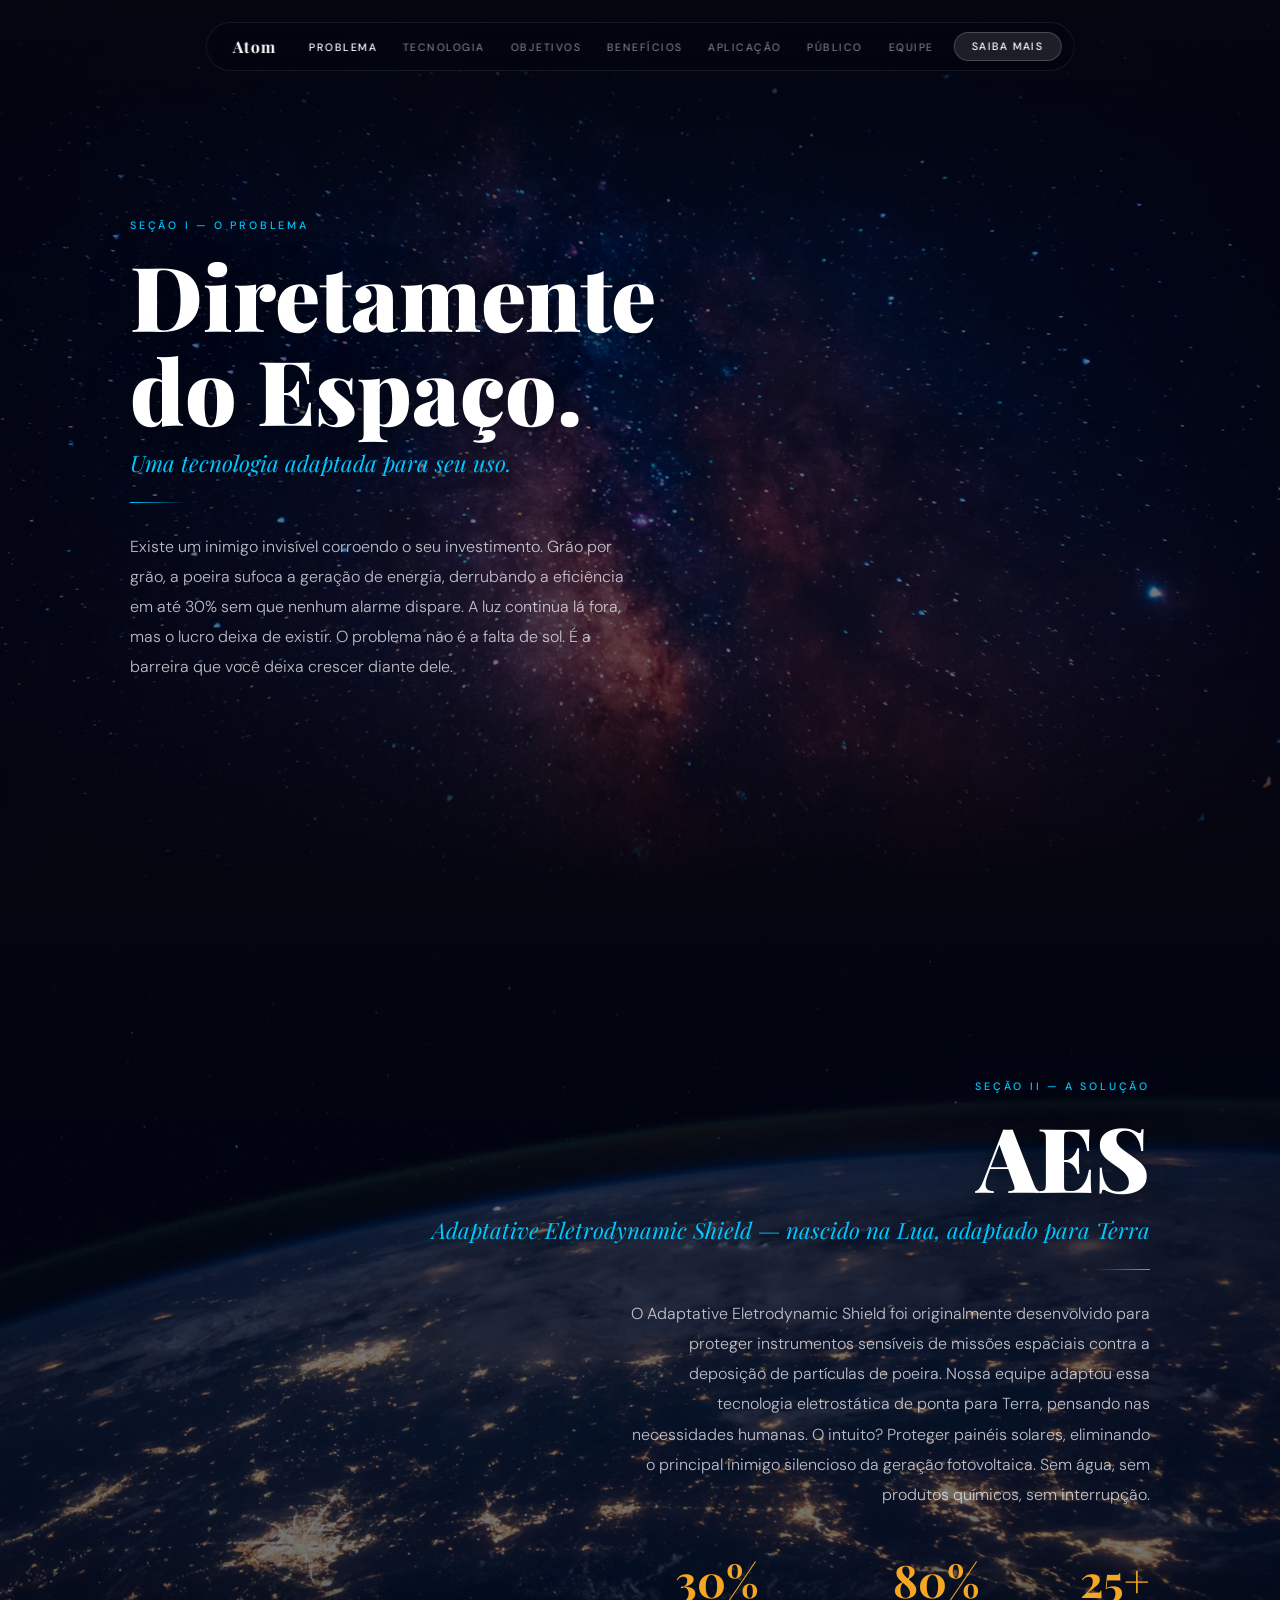
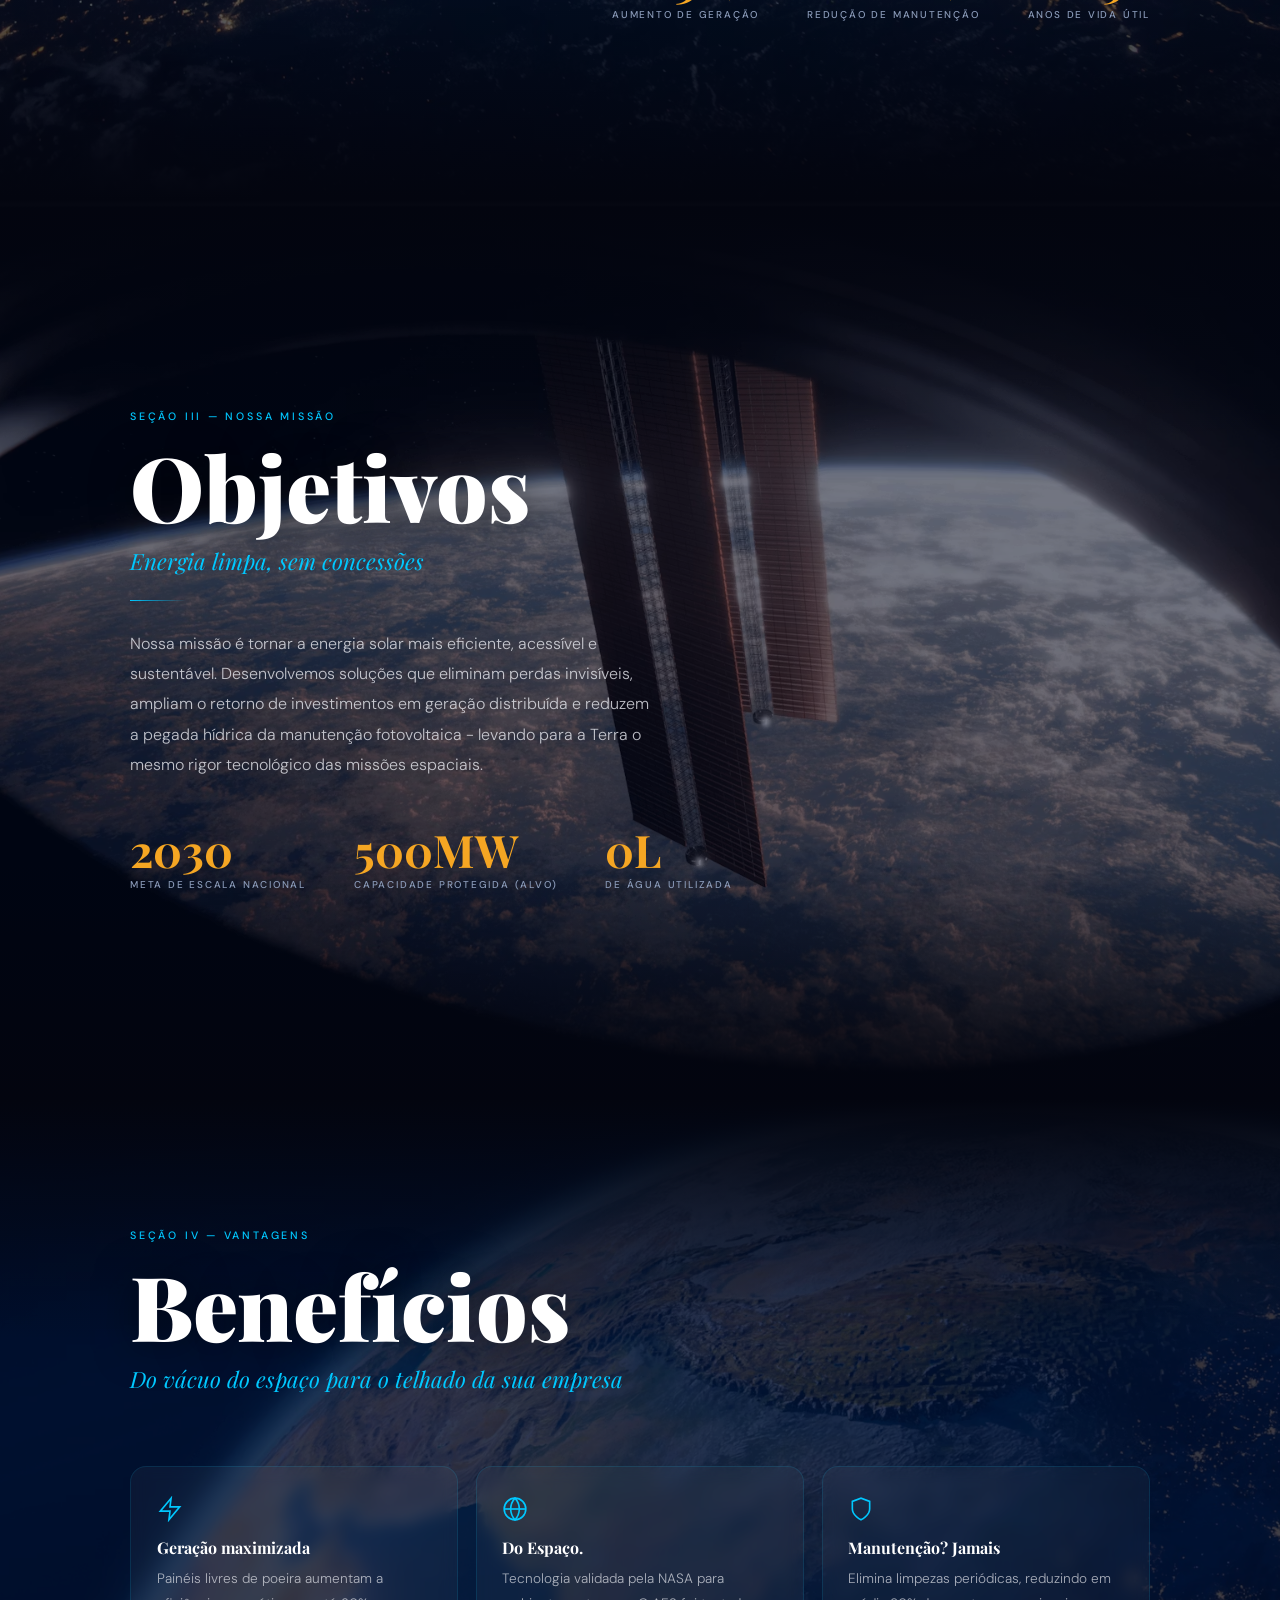
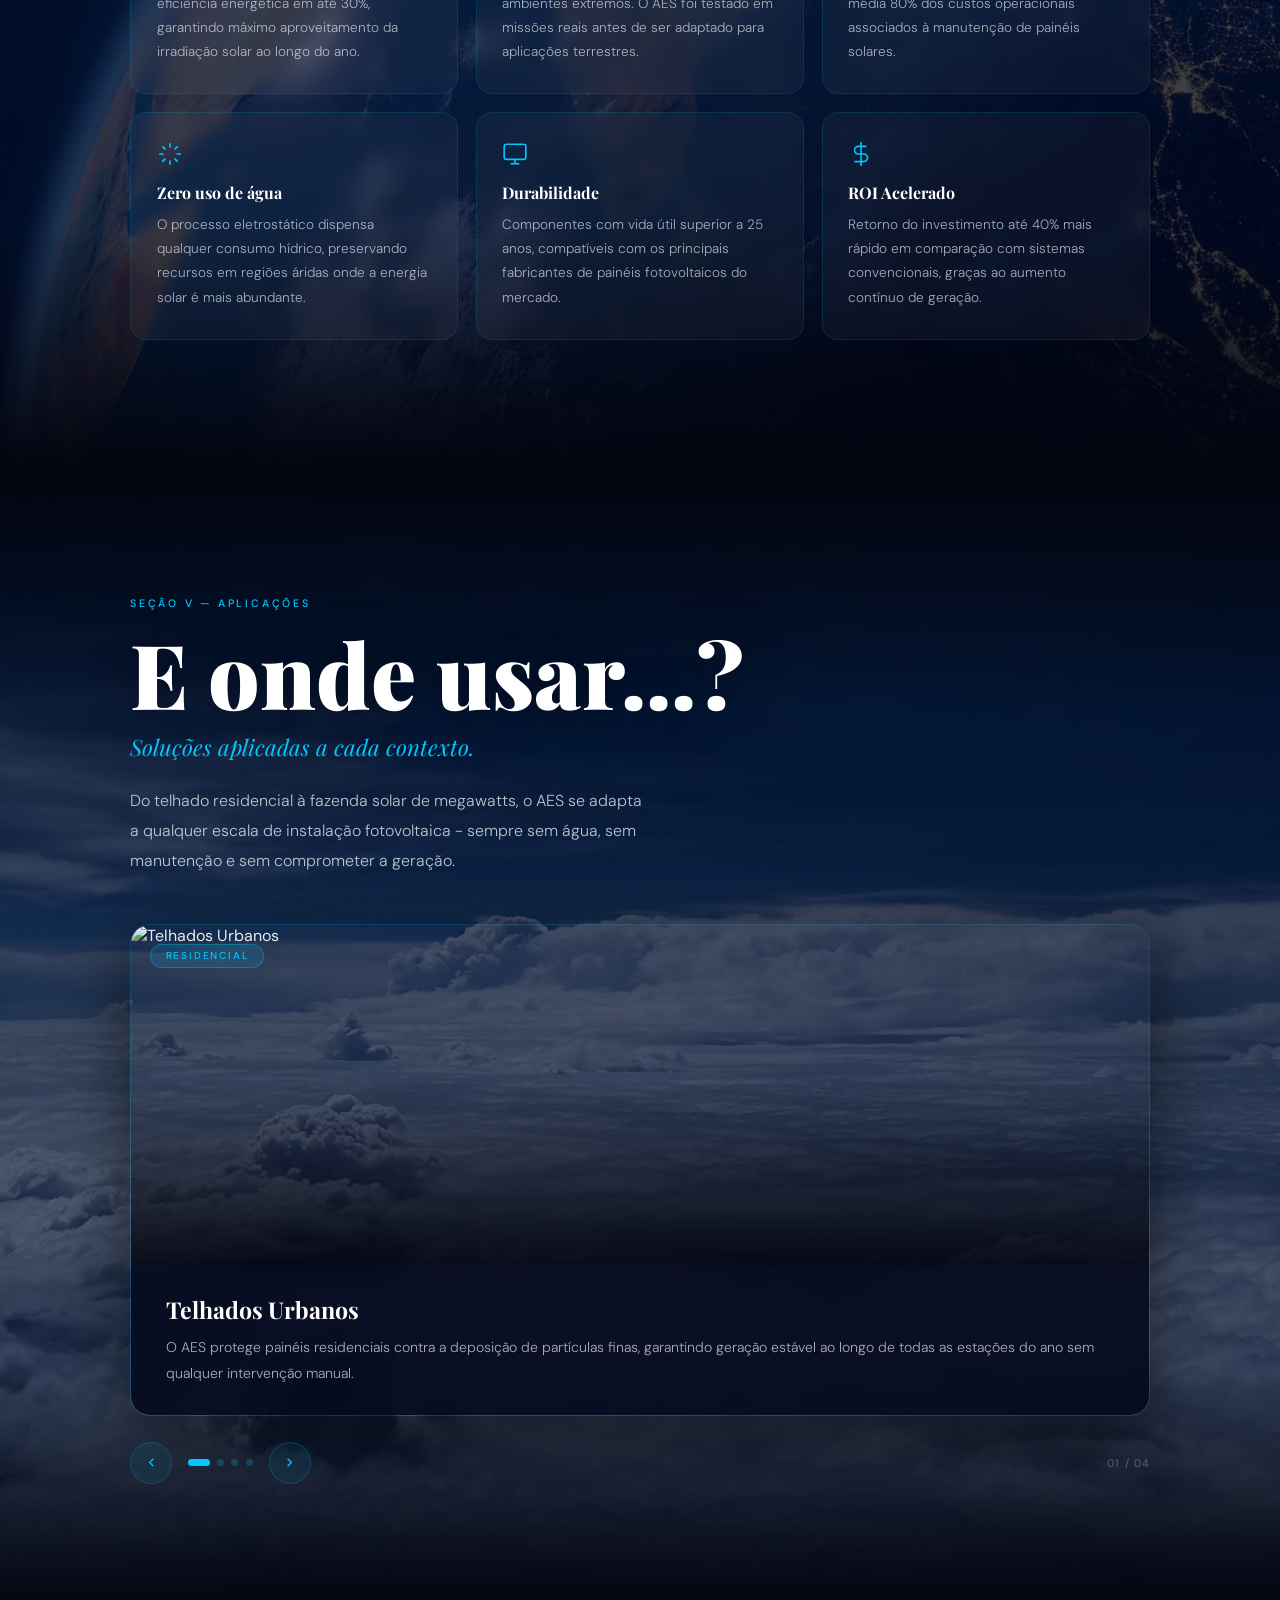
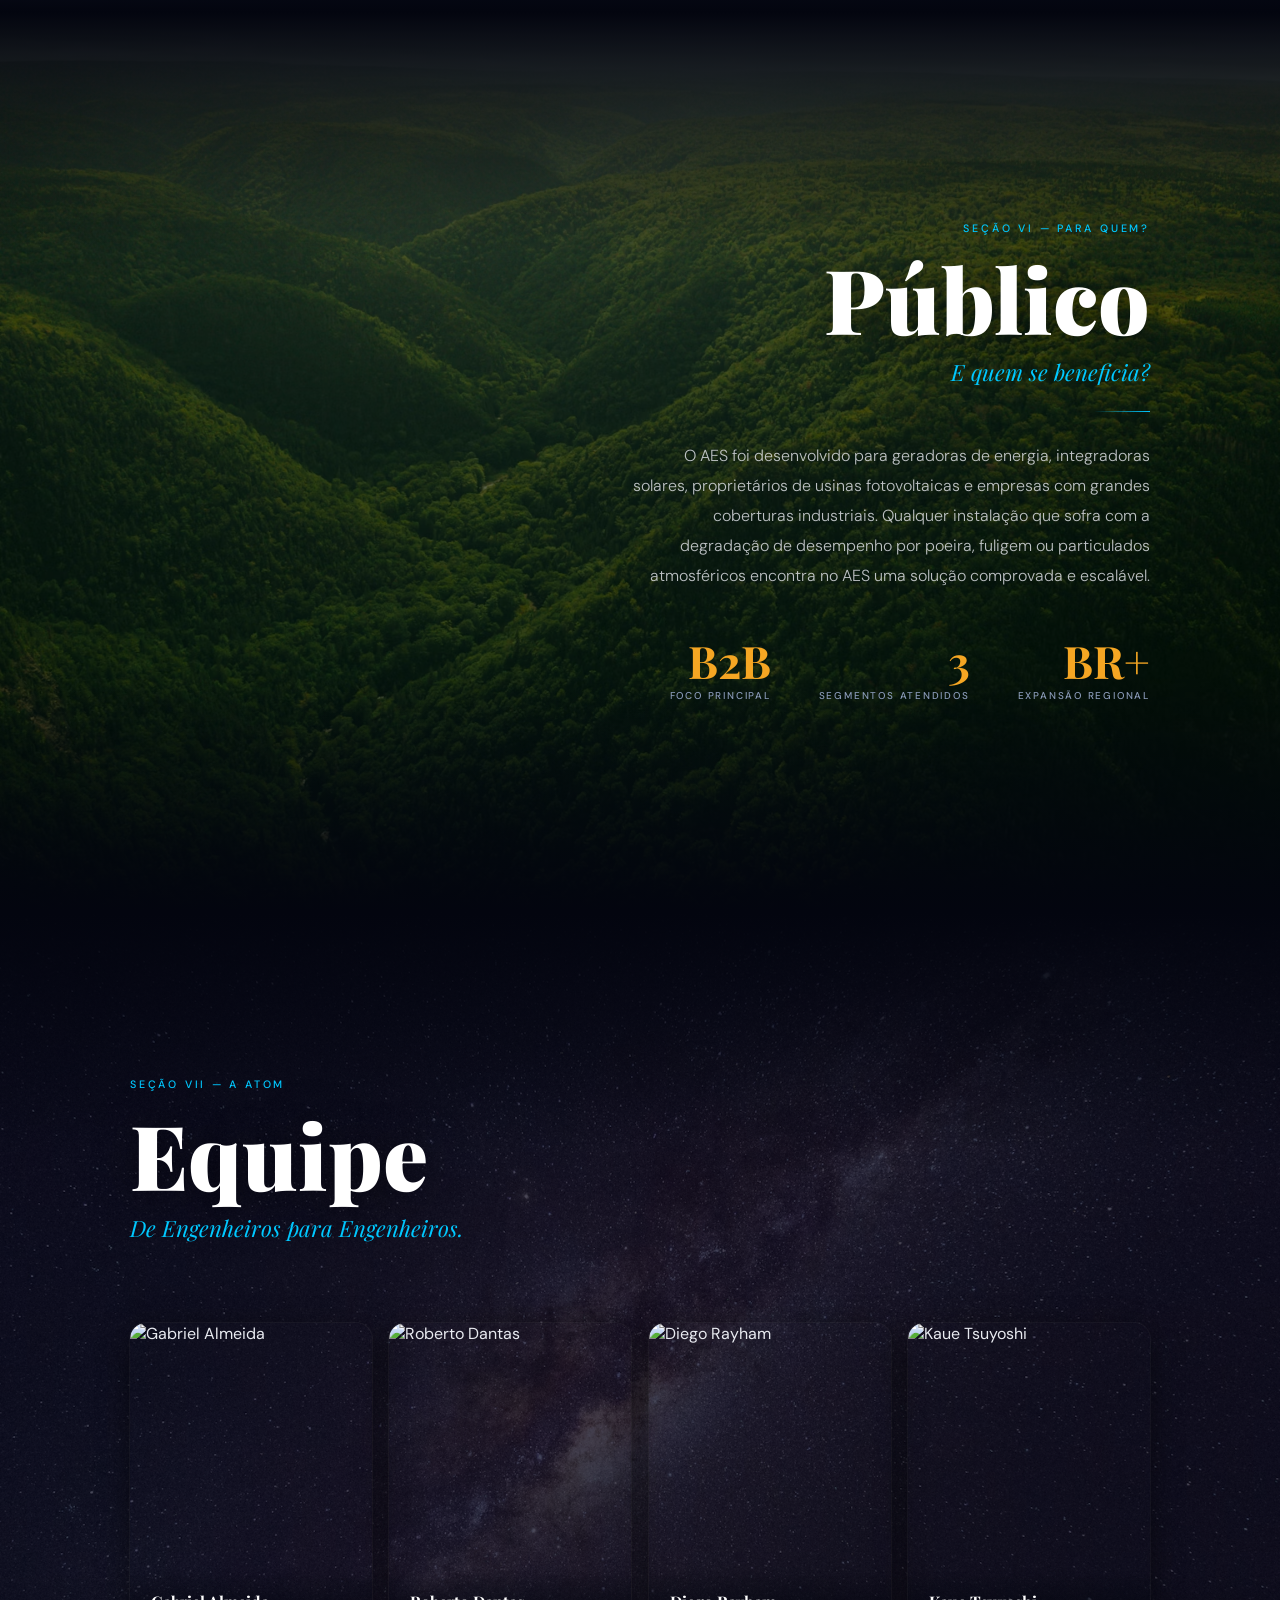
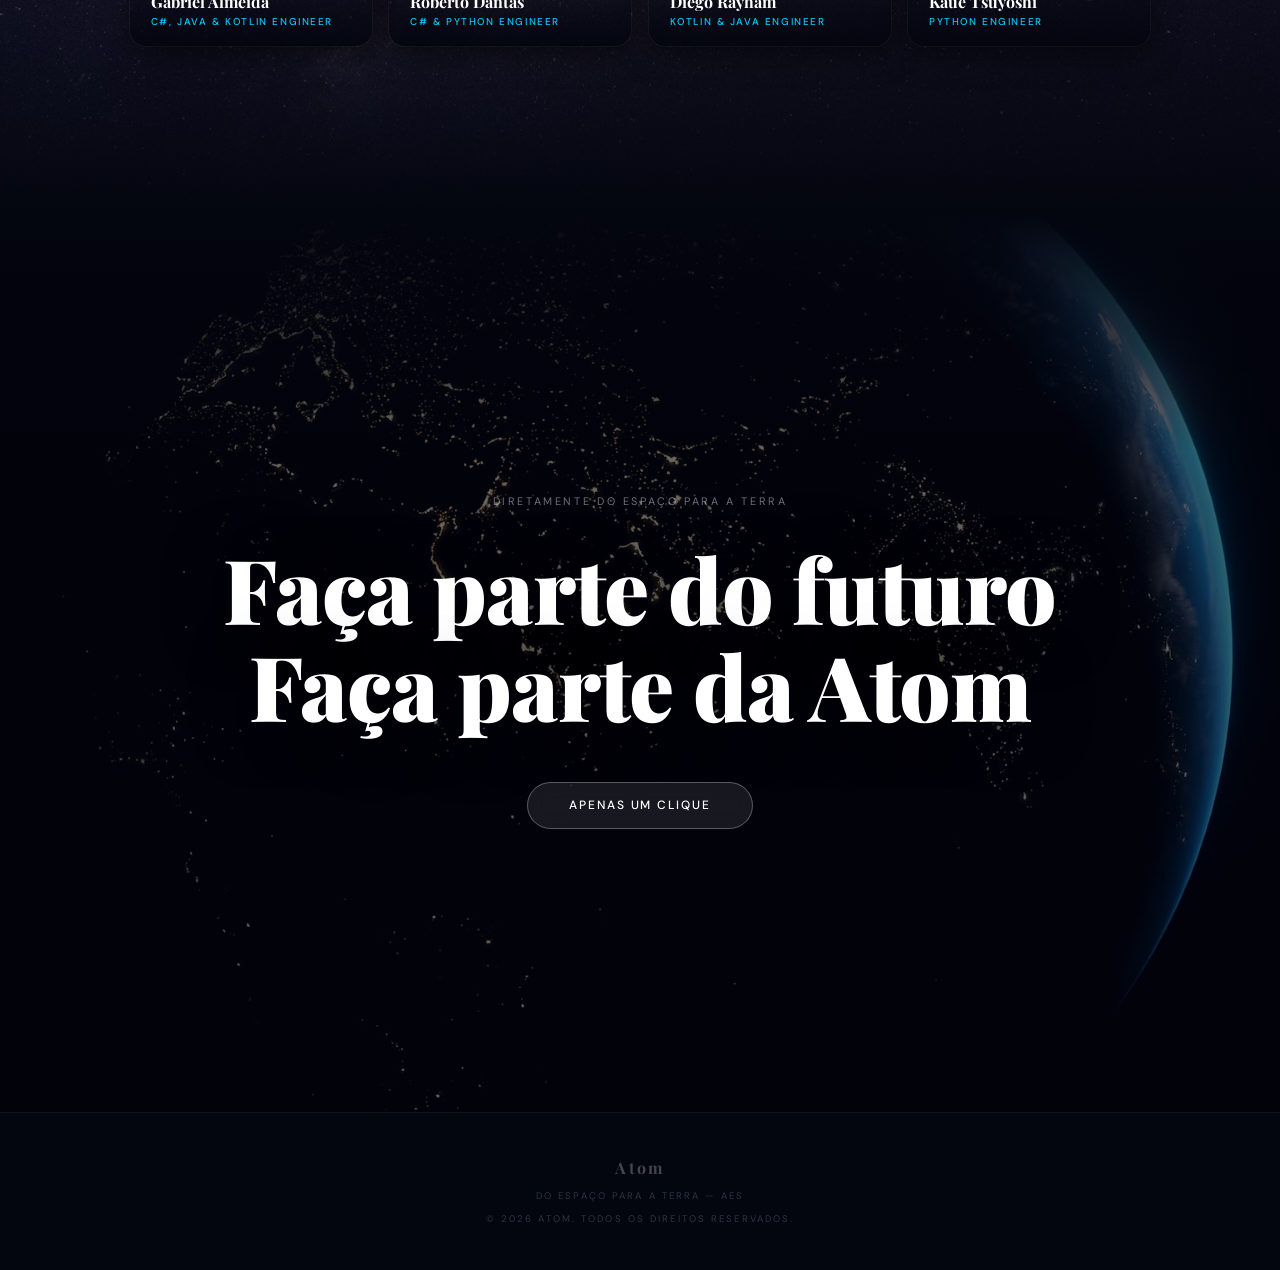
==== commit 8ff120d8: "Todos os direitos reservados" ====
--- a/index.html
+++ b/index.html
@@ -353,6 +353,7 @@
   <footer>
     <div class="logo-rodape">Atom</div>
     <p class="sub-rodape">Do espaço para a Terra — AES</p>
+    <p class="sub-rodape">© 2026 Atom. Todos os direitos reservados.</p>
   </footer>
 
   <script src="./assets/js/script.js"></script>
--- a/assets/css/style.css
+++ b/assets/css/style.css
@@ -32,7 +32,10 @@
   align-items: center;
   gap: 0.1rem;
   padding: 0.45rem 0.7rem;
-  background: transparent;
+    background: rgba(3, 5, 15, 0.55);
+  border: 1px solid rgba(255, 255, 255, 0.08);
+  backdrop-filter: blur(14px);
+  -webkit-backdrop-filter: blur(14px);
   border-radius: 9999px;
   white-space: nowrap;
 }
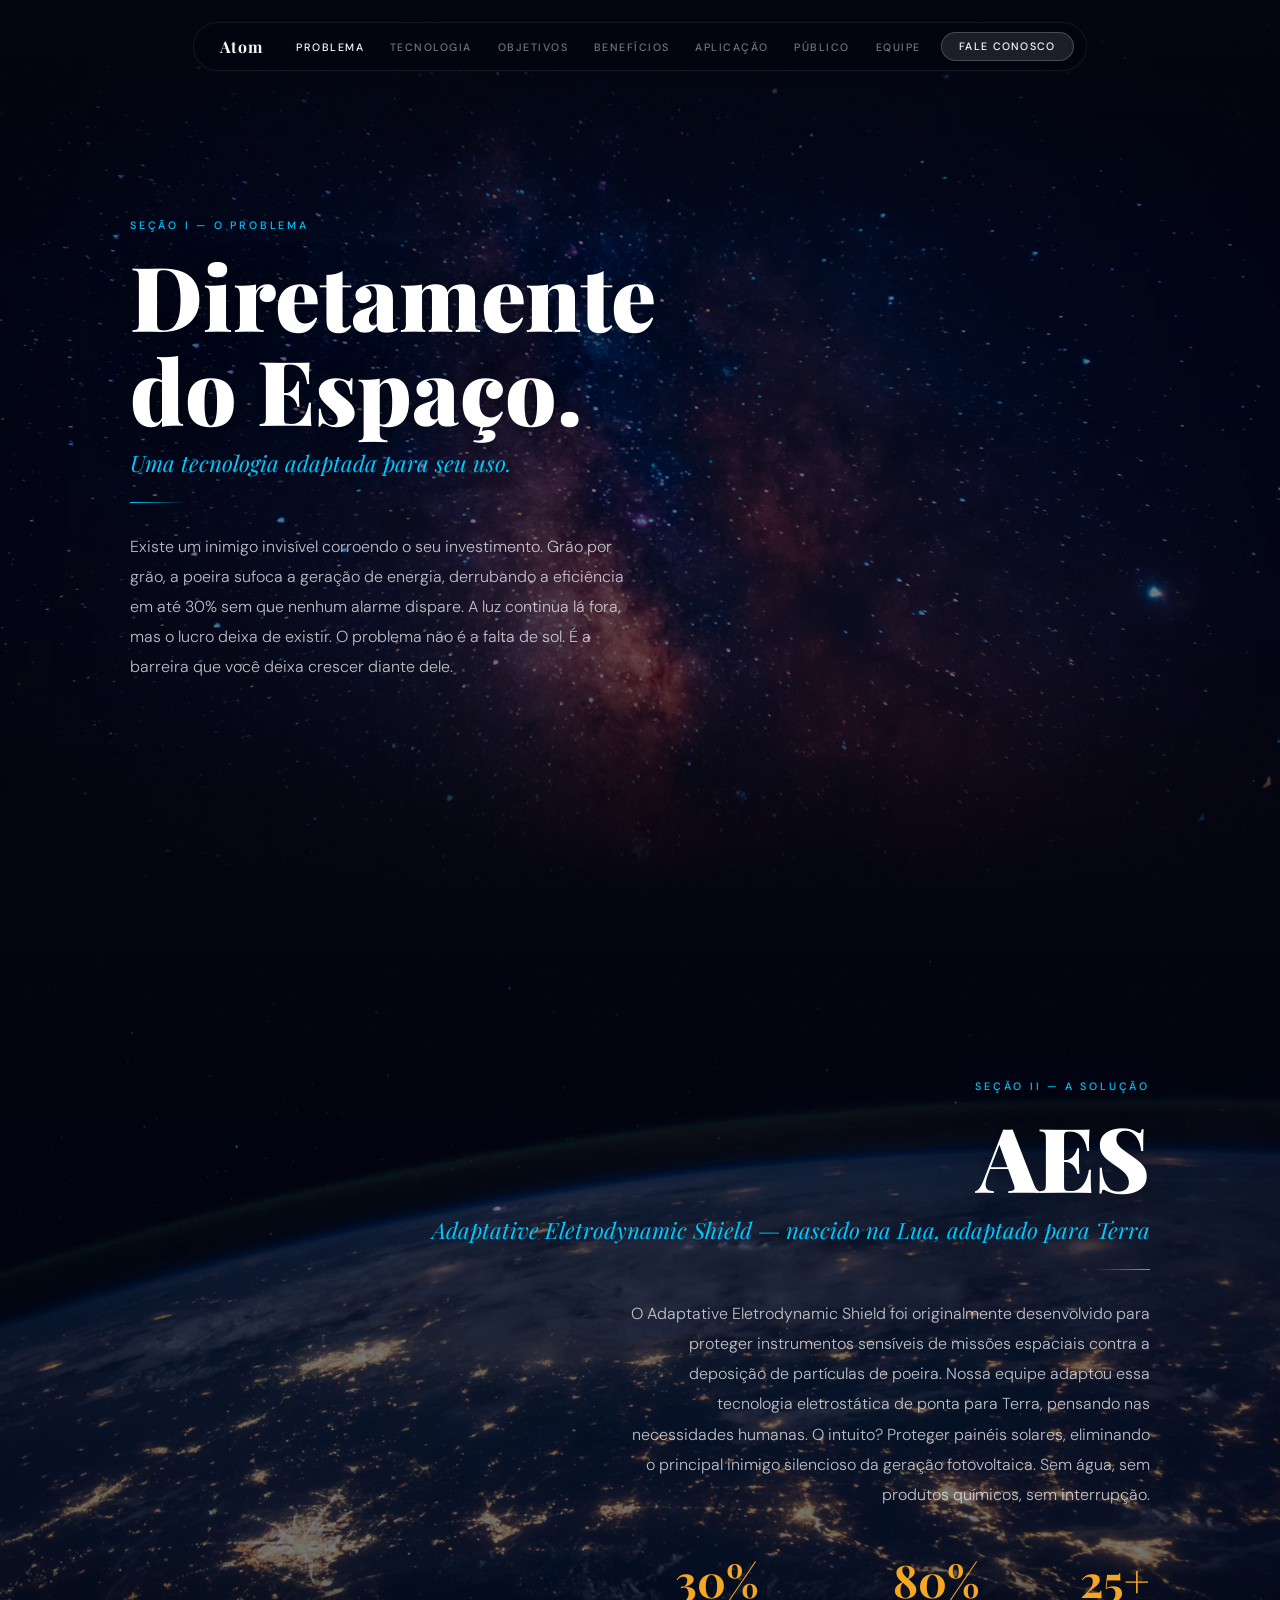
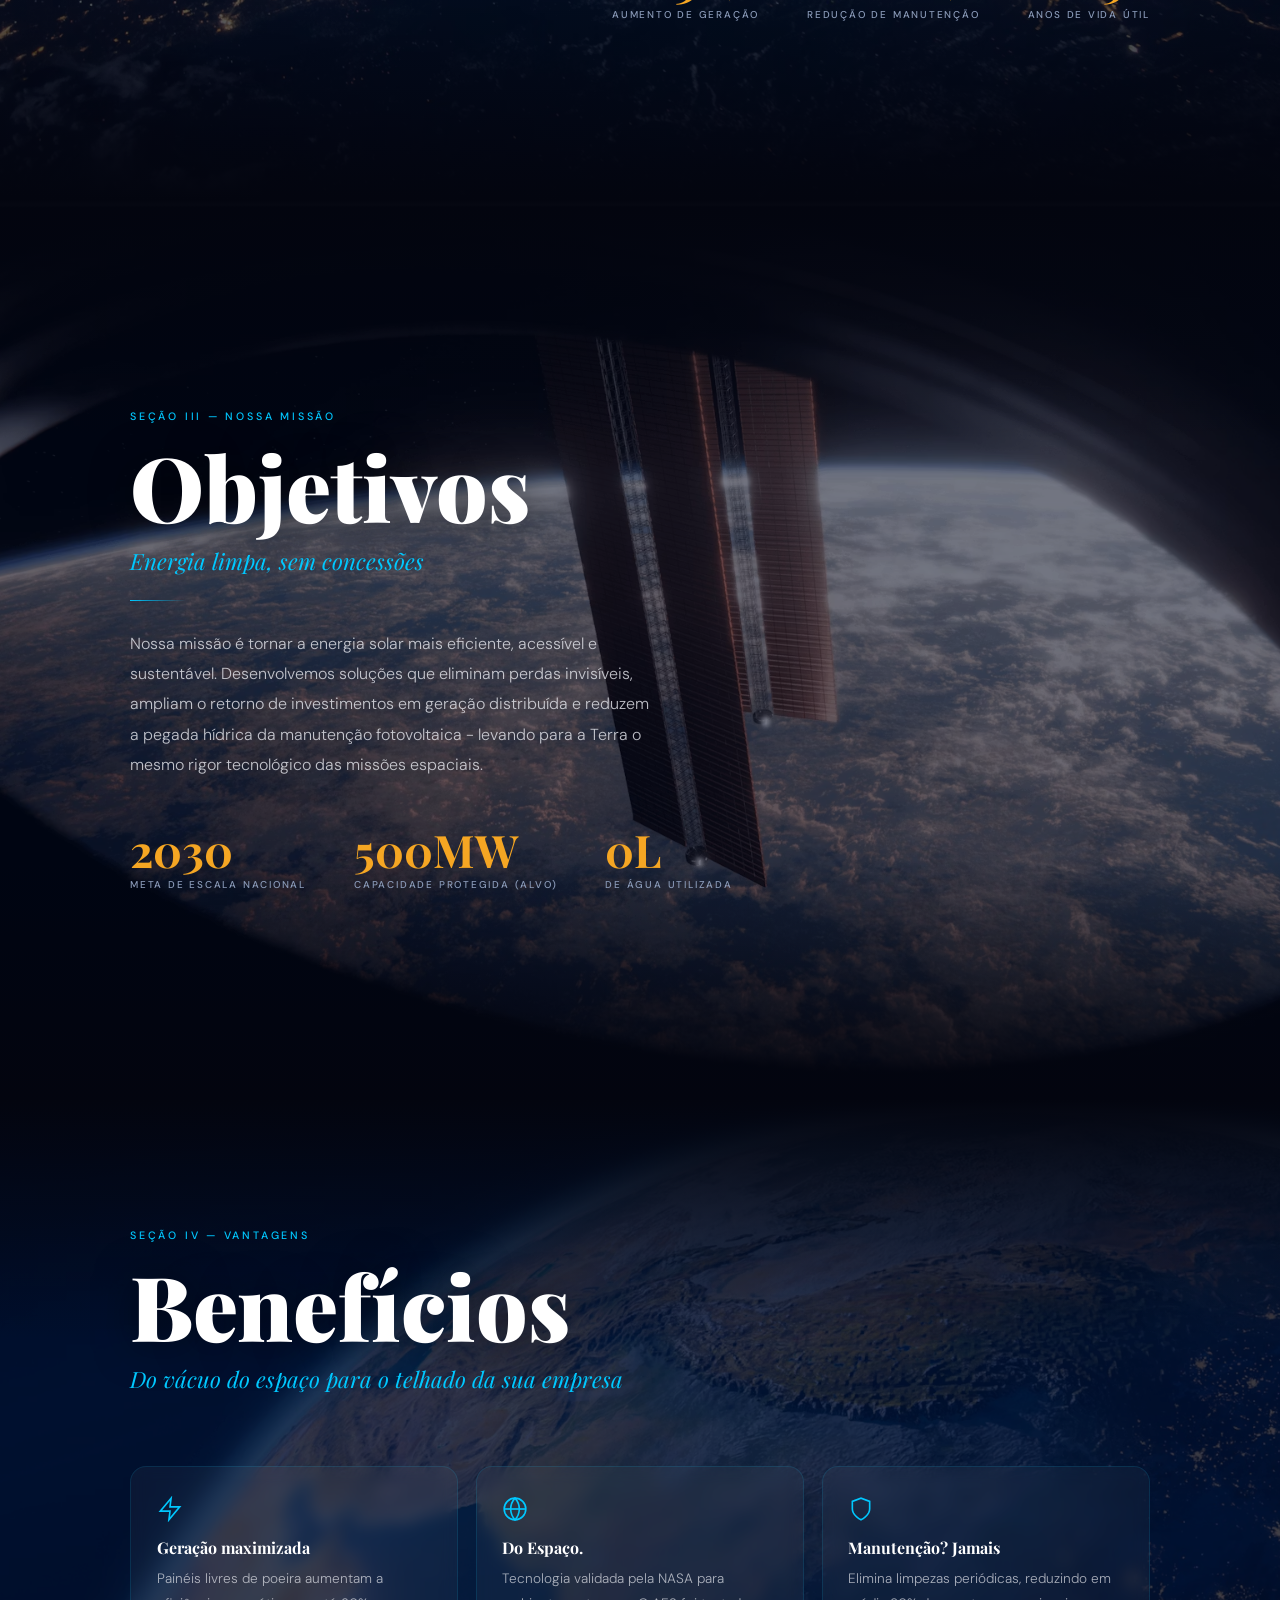
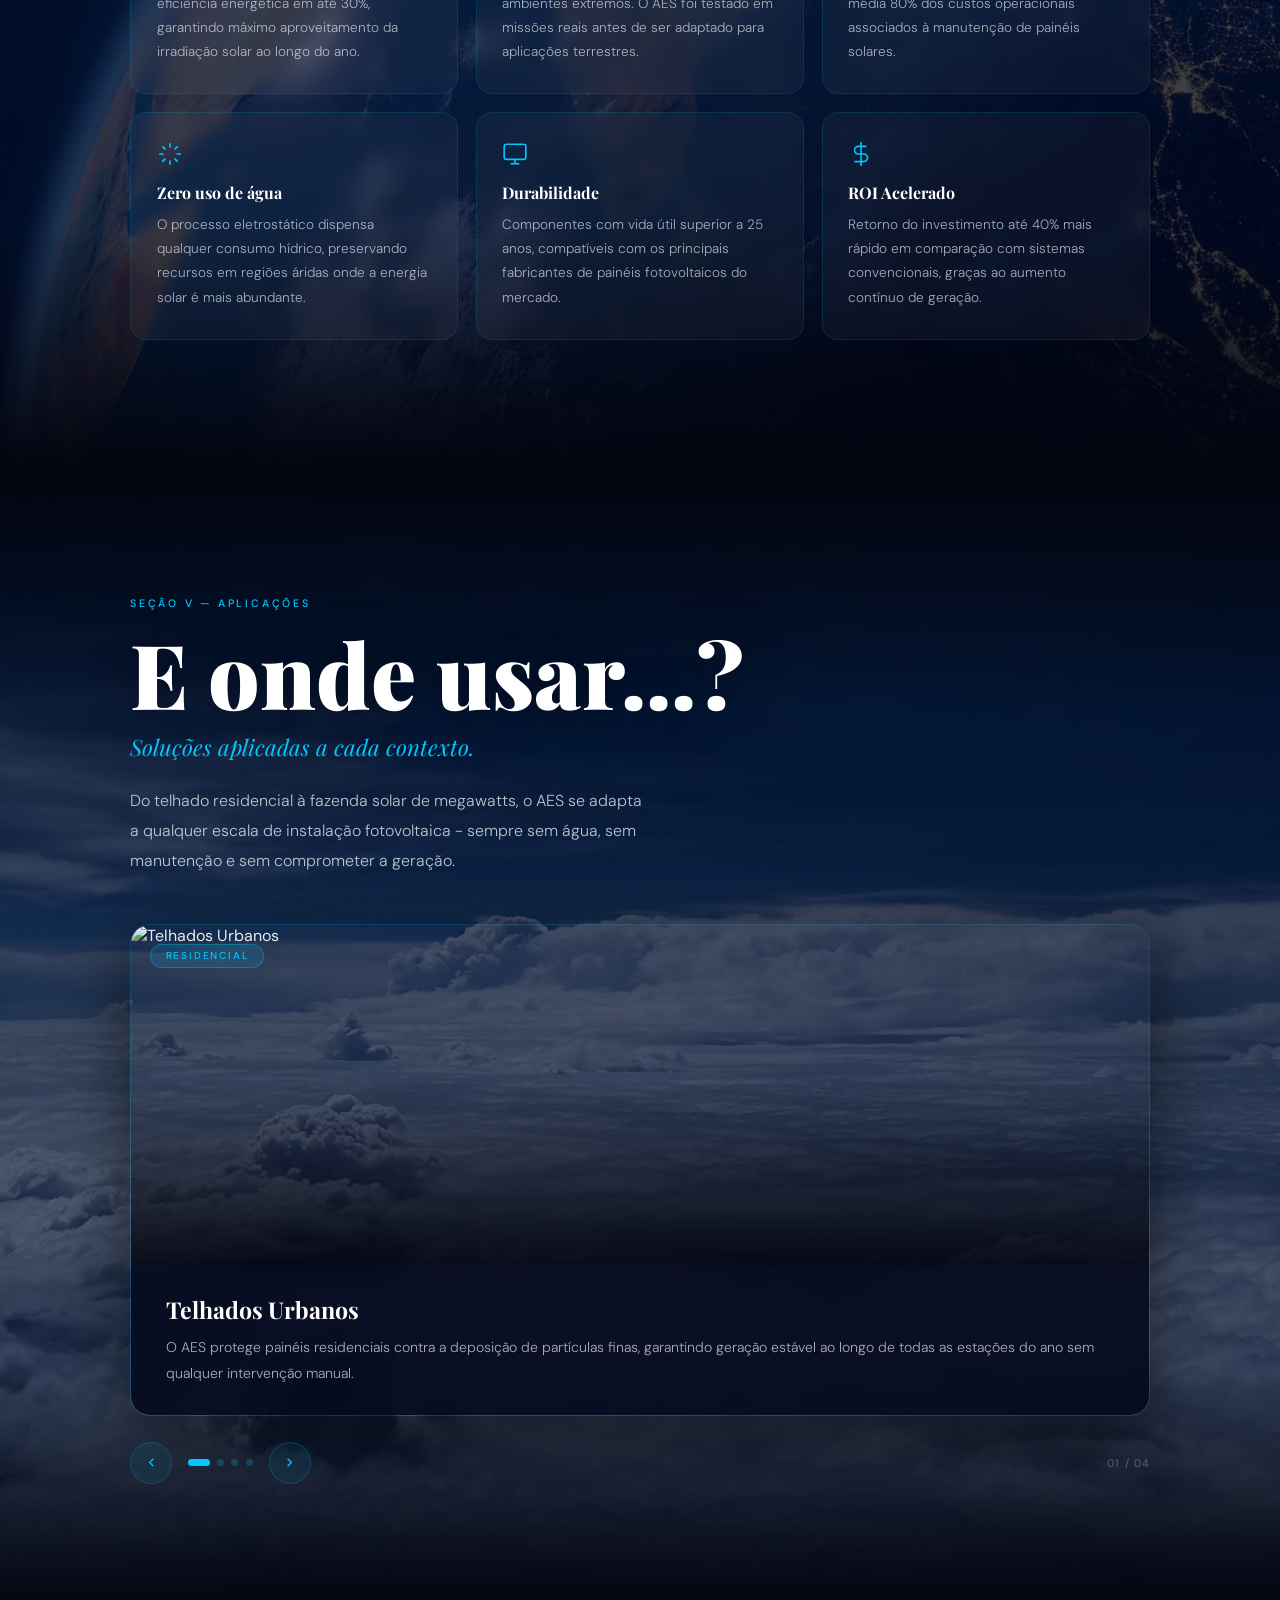
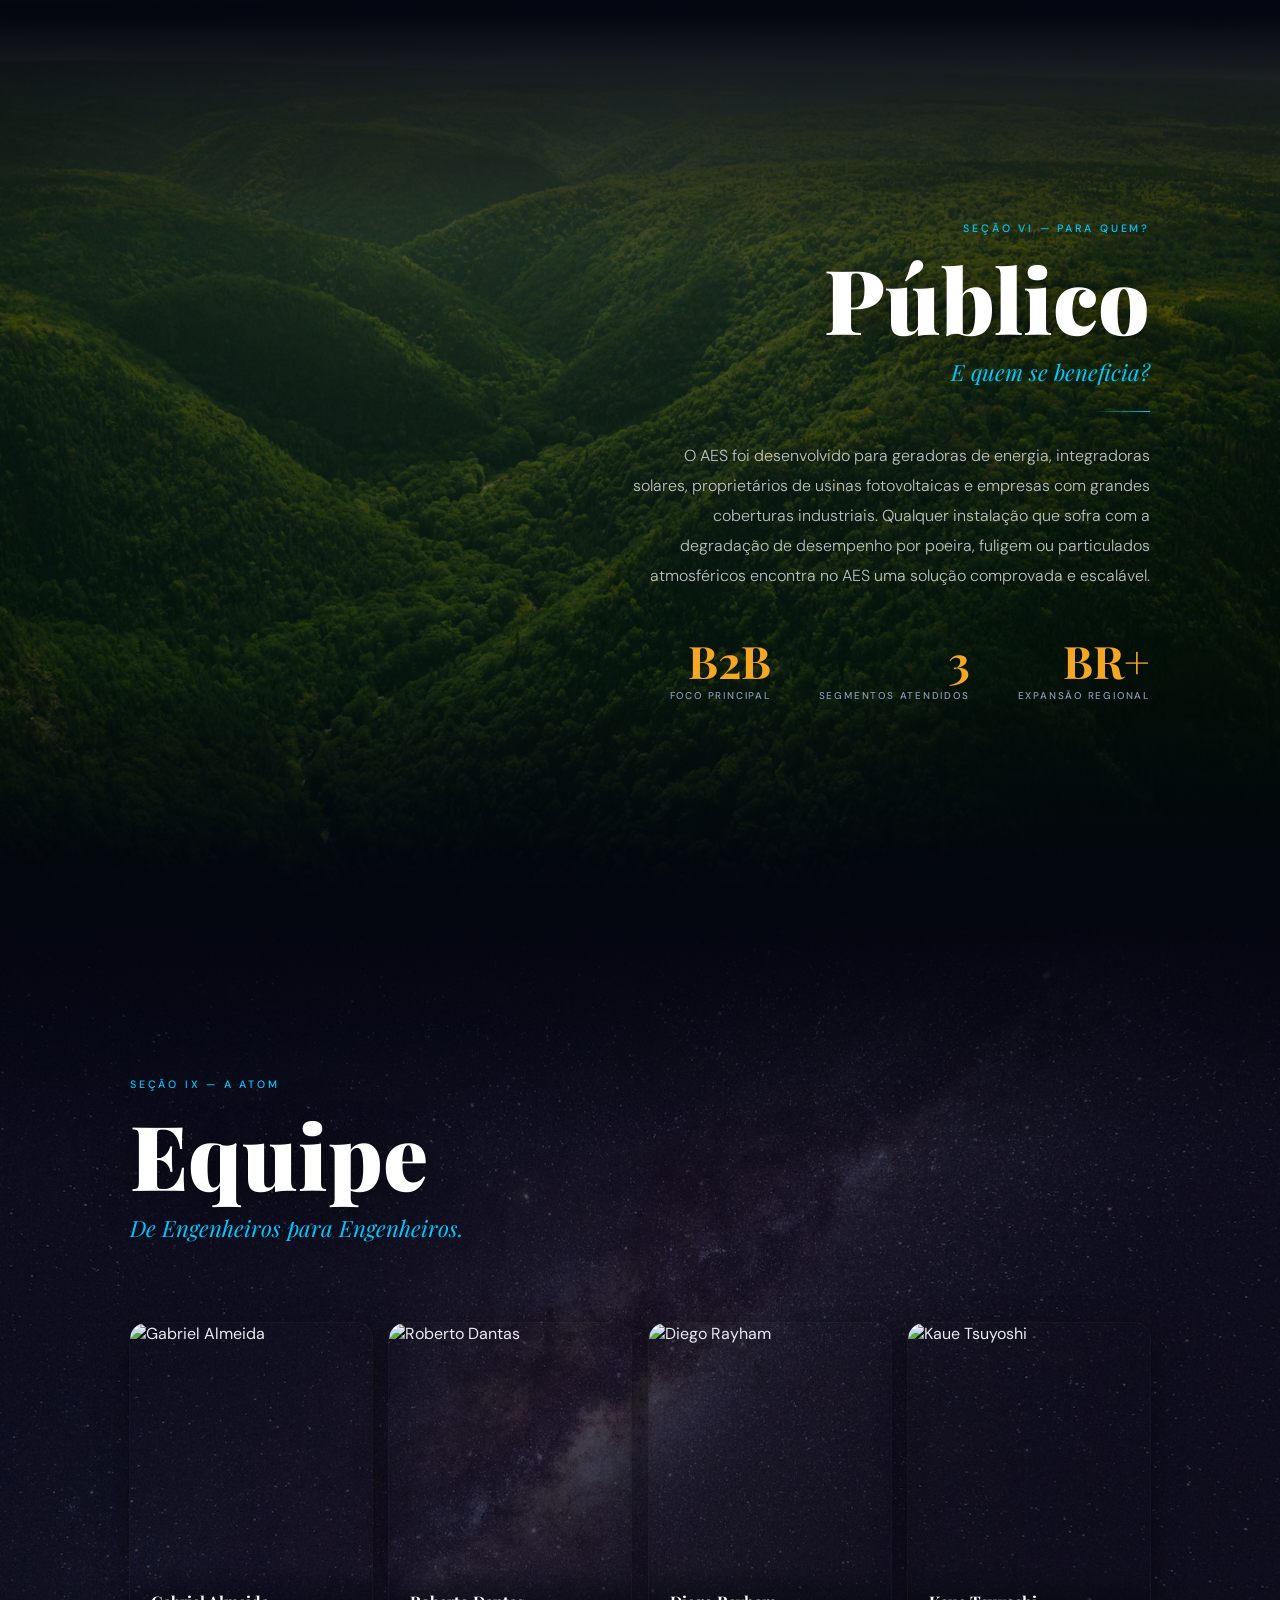
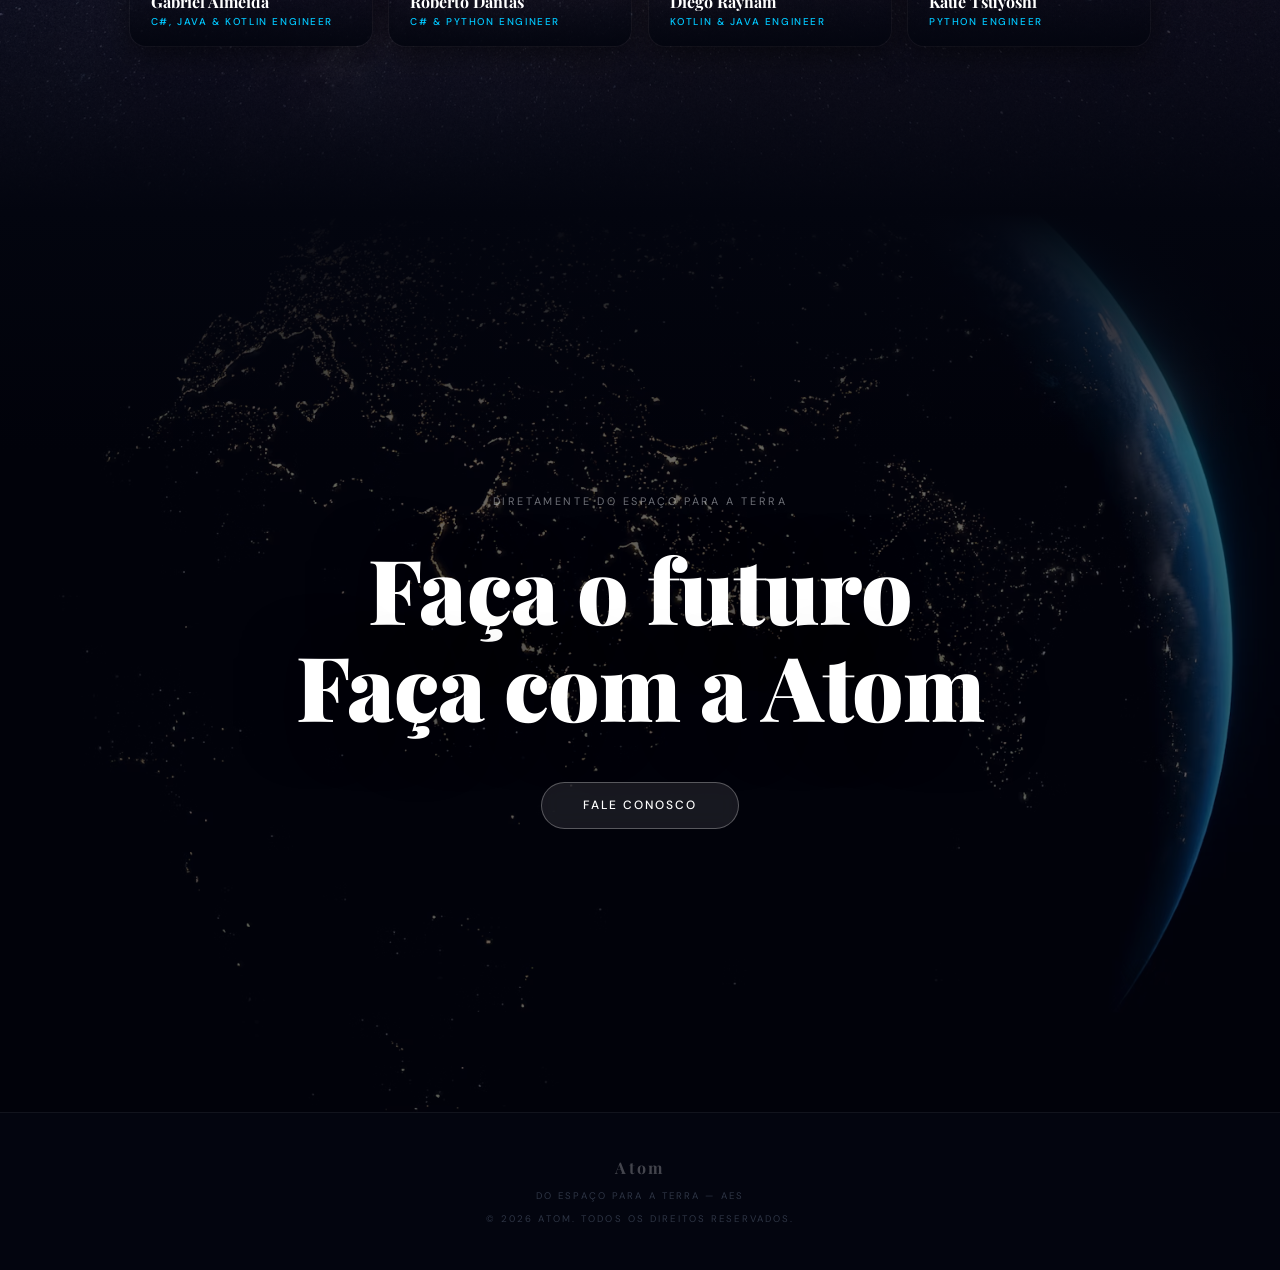
==== commit a7afc2a2: "Adicionando questionário e formulário de contato" ====
--- a/index.html
+++ b/index.html
@@ -5,9 +5,10 @@
   <meta name="viewport" content="width=device-width, initial-scale=1.0" />
   <title>Atom — HOME</title>
   <link rel="stylesheet" href="./assets/css/style.css" />
+  <link rel="stylesheet" href="./assets/css/quiz.css" />
   <link href="https://fonts.googleapis.com/css2?family=Playfair+Display:ital,wght@0,400;0,700;0,900;1,400&family=DM+Sans:wght@300;400;500&display=swap" rel="stylesheet" />
 </head>
-<body>
+<body data-tema="cosmos">
 
   <!-- ══════════════════════════════════════
        NAVBAR
@@ -23,7 +24,8 @@
       <li><a href="#publico">Público</a></li>
       <li><a href="#equipe">Equipe</a></li>
     </ul>
-    <a href="#cta" class="nav-cta">Saiba mais</a>
+    <!-- ALTERADO: "Saiba mais" → "Fale conosco" apontando para contato.html -->
+    <a href="./assets/pages/contato.html" class="nav-cta">Fale conosco</a>
   </nav>
 
 
@@ -255,9 +257,8 @@
     </div>
   </section>
 
-
-  <!-- ══════════════════════════════════════
-       SEÇÃO 7 — EQUIPE
+  <!-- ══════════════════════════════════════
+       SEÇÃO 9 — EQUIPE
   ══════════════════════════════════════ -->
   <section id="equipe">
     <div class="fundo"></div>
@@ -265,7 +266,7 @@
     <div class="degrade-topo"></div>
     <div class="degrade-base"></div>
     <div class="conteudo esquerda">
-      <span class="etiqueta">Seção VII — A ATOM</span>
+      <span class="etiqueta">Seção IX — A ATOM</span>
       <h2>Equipe</h2>
       <p class="subtitulo">De Engenheiros para Engenheiros.</p>
 
@@ -341,8 +342,8 @@
     <div class="degrade-topo"></div>
     <div class="conteudo-cta">
       <span class="etiqueta-cta">Diretamente do espaço para a Terra</span>
-      <h2 class="titulo-cta">Faça parte do futuro<br>Faça parte da Atom</h2>
-      <a href="#" class="botao-cta">Apenas um clique</a>
+      <h2 class="titulo-cta">Faça o futuro<br>Faça com a Atom</h2>
+      <a href="./assets/pages/contato.html" class="botao-cta">Fale conosco</a>
     </div>
   </section>
 
@@ -357,5 +358,6 @@
   </footer>
 
   <script src="./assets/js/script.js"></script>
+  <script src="./assets/js/quiz.js"></script>
 </body>
 </html>
--- a/assets/css/style.css
+++ b/assets/css/style.css
@@ -76,6 +76,7 @@
   color: #fff;
 }
 
+/* ALTERADO: nav-cta agora diz "Fale conosco" e aponta para contato.html */
 .nav-cta {
   display: block;
   margin-left: 0.4rem;
@@ -460,6 +461,40 @@
   color: rgba(138,154,184,0.55);
 }
 
+/* ── BOTÃO IR PARA CONTATO (seção #contato do index) ── */
+.btn-ir-contato {
+  display: inline-flex;
+  align-items: center;
+  gap: 0.7rem;
+  margin-top: 2rem;
+  background: rgba(0,200,255,0.08);
+  border: 1px solid rgba(0,200,255,0.28);
+  border-radius: 9999px;
+  padding: 0.85rem 2.2rem;
+  font-family: 'DM Sans', sans-serif;
+  font-size: 0.78rem;
+  font-weight: 500;
+  letter-spacing: 0.14em;
+  text-transform: uppercase;
+  color: var(--ciano);
+  text-decoration: none;
+  transition: background 0.25s, border-color 0.25s;
+}
+
+.btn-ir-contato:hover {
+  background: rgba(0,200,255,0.16);
+  border-color: rgba(0,200,255,0.45);
+}
+
+.btn-ir-contato svg {
+  width: 18px;
+  height: 18px;
+  stroke: currentColor;
+  fill: none;
+  stroke-width: 2;
+  flex-shrink: 0;
+}
+
 /* ── FORMATAÇÃO DA EQUIPE (CUIDADO AO MEXER AQUI) ── */
 .grade-equipe {
   display: grid;
@@ -625,6 +660,7 @@
   letter-spacing: -0.01em;
 }
 
+/* ALTERADO: botão do CTA agora diz "Fale conosco" */
 .botao-cta {
   display: inline-block;
   background: rgba(255,255,255,0.09);
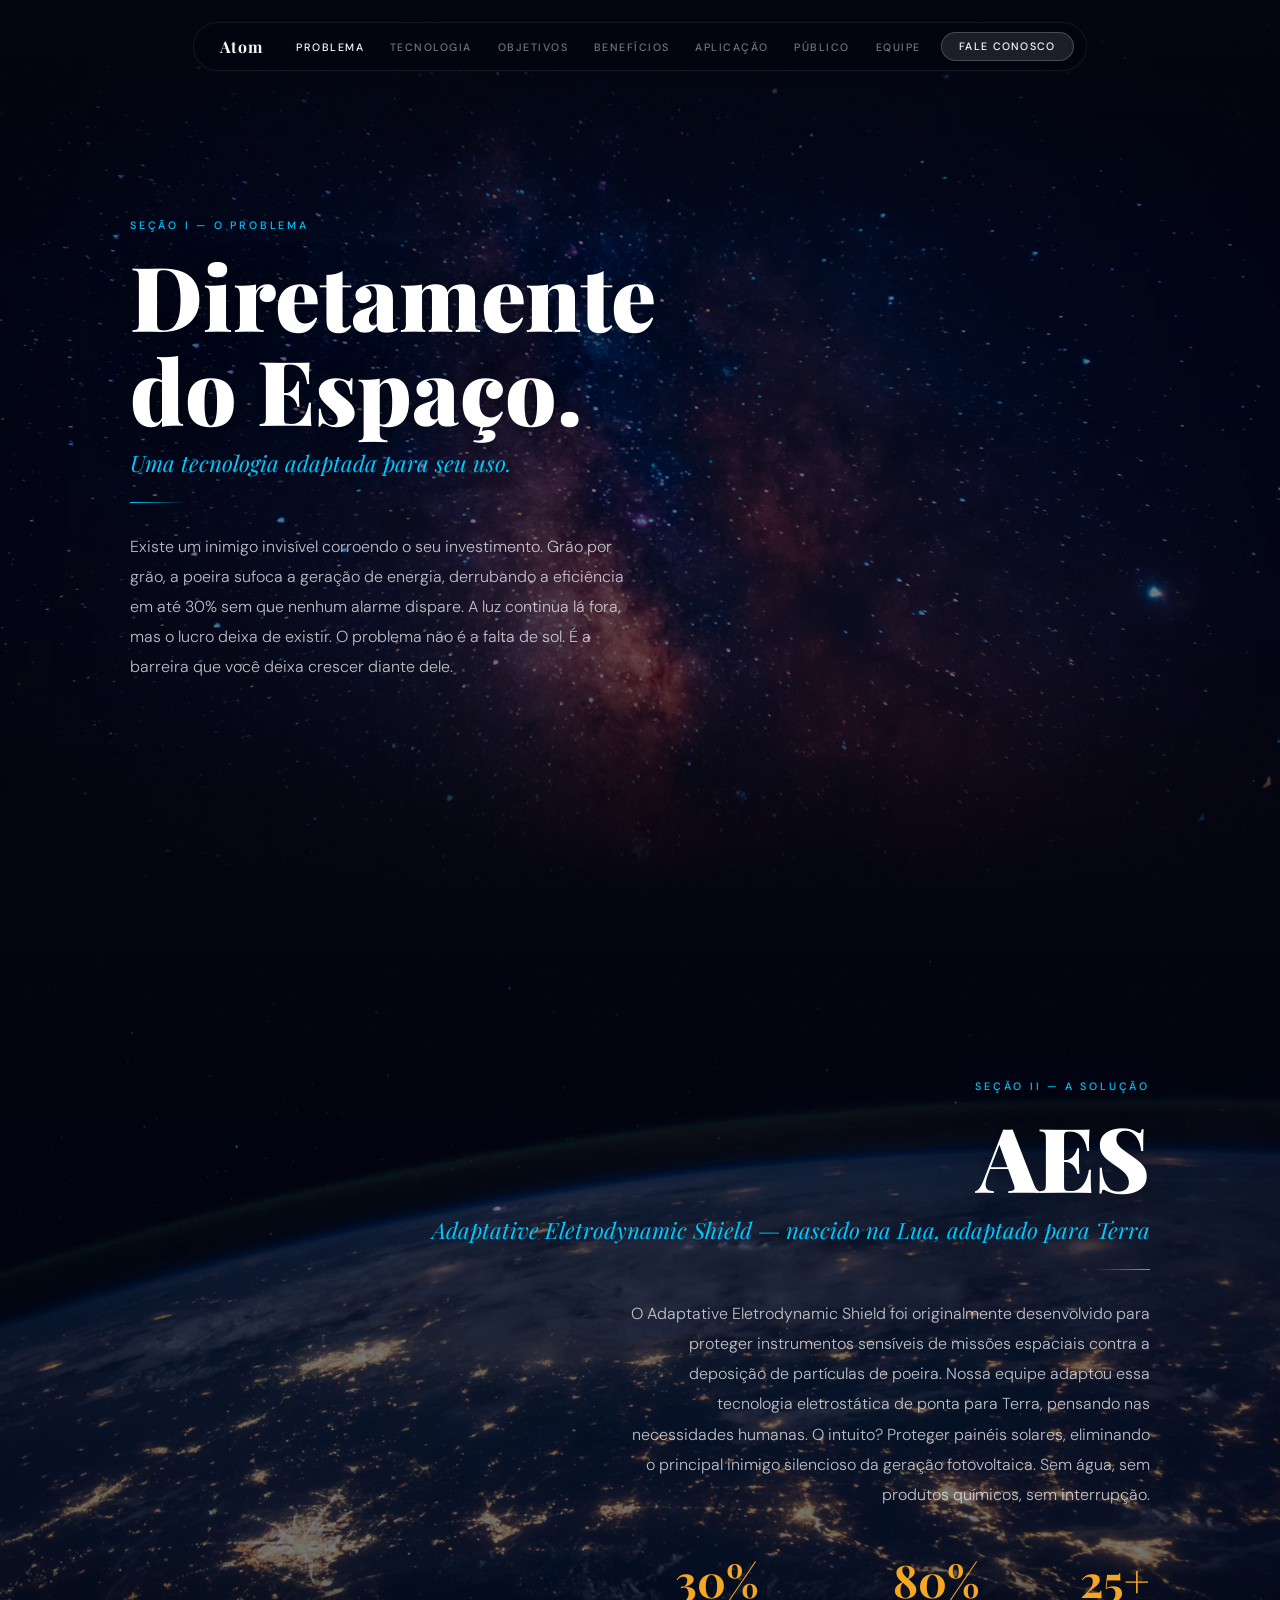
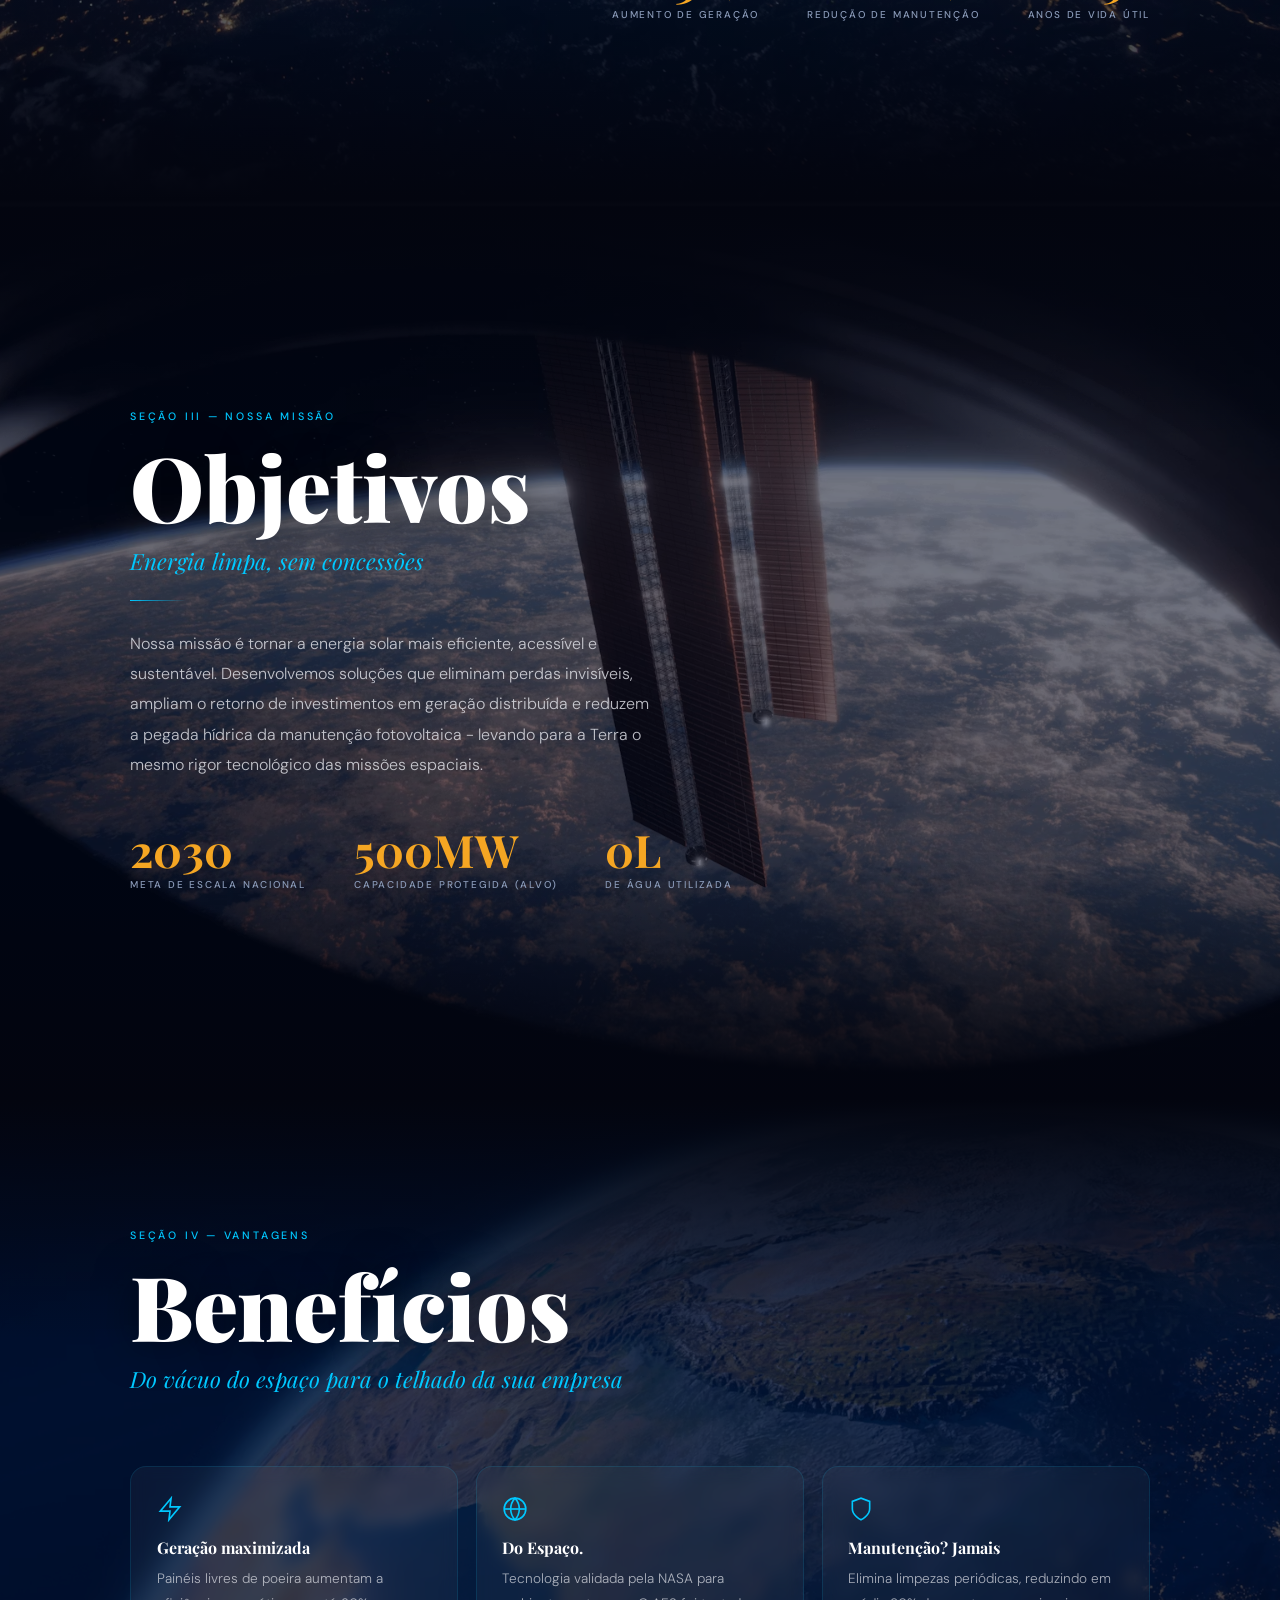
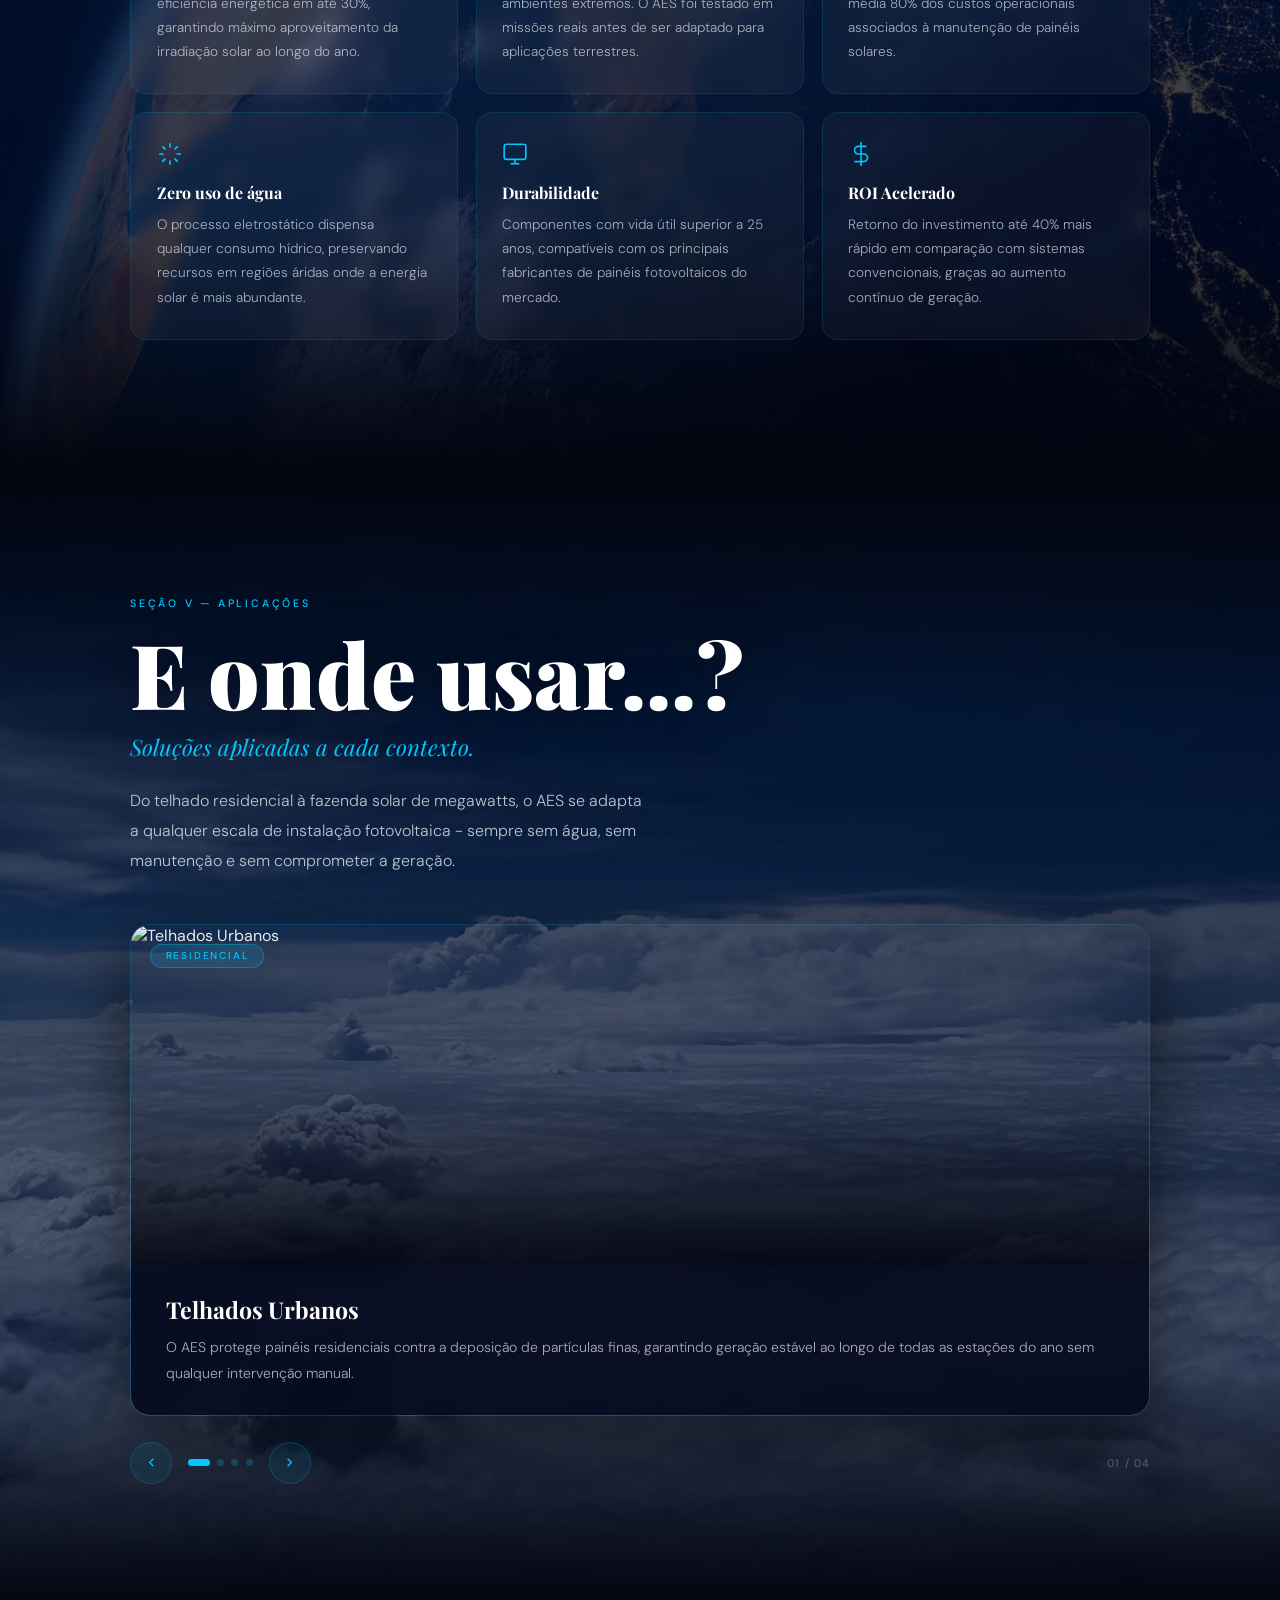
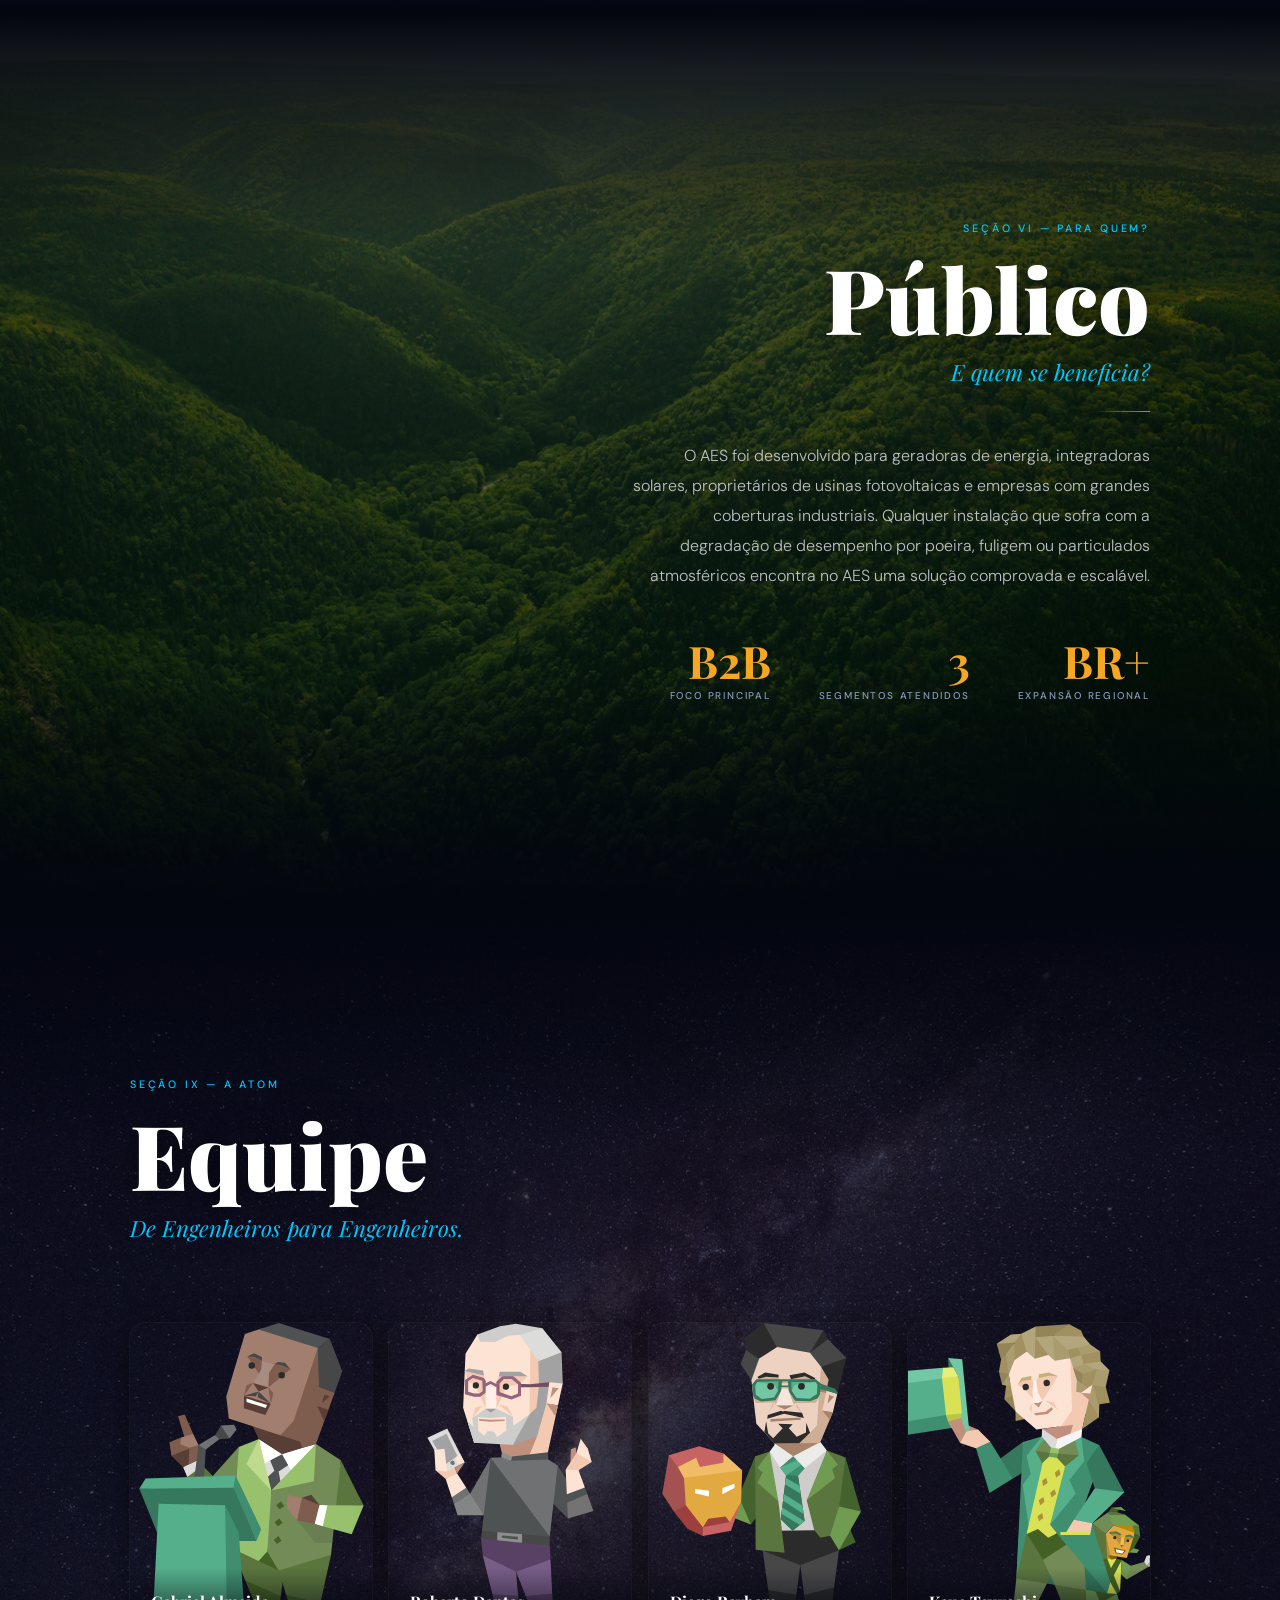
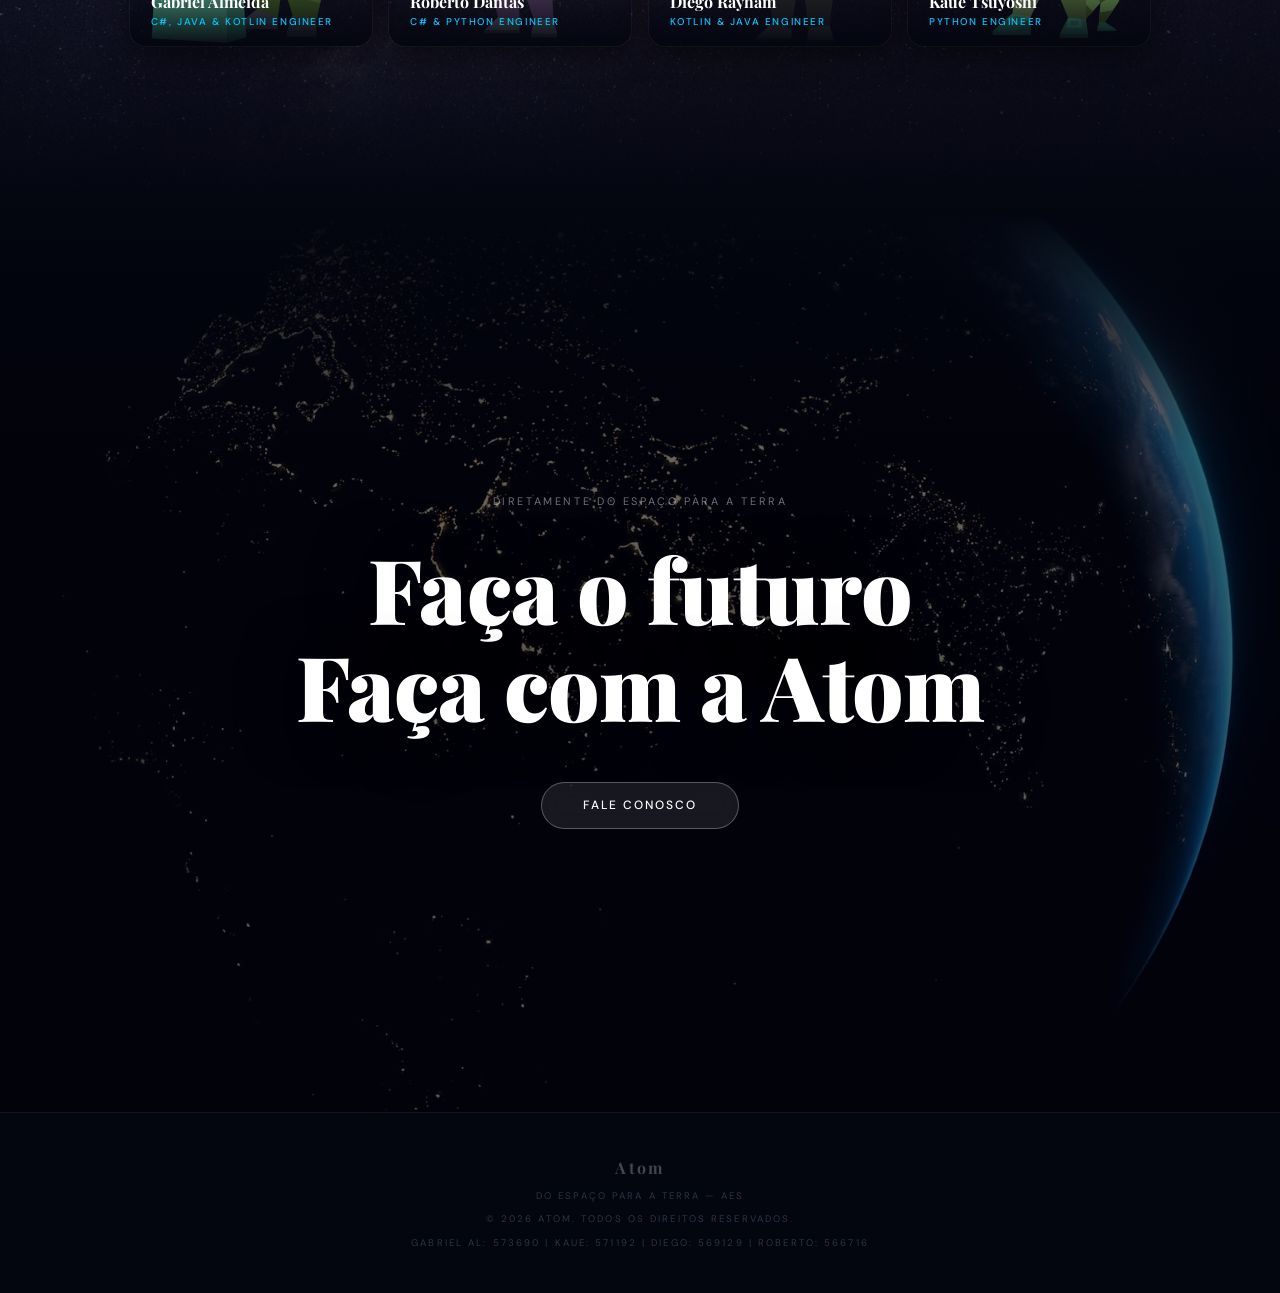
==== commit fb1dbc13: "Adicionando rodapé e RM" ====
--- a/index.html
+++ b/index.html
@@ -28,6 +28,7 @@
     <a href="./assets/pages/contato.html" class="nav-cta">Fale conosco</a>
   </nav>
 
+  
 
   <!-- ══════════════════════════════════════
        SEÇÃO 1 — PROBLEMA
@@ -201,7 +202,7 @@
       <div class="envoltura-carrossel">
         <div class="cartao-carrossel" id="car-cartao">
           <div class="envoltura-img-slide">
-            <img id="car-img" src="" alt="" />
+            <img id="car-img" src="" alt="carrosel-imgs" />
             <div class="degrade-img-slide"></div>
             <span class="emblema-slide" id="car-emblema"></span>
           </div>
@@ -273,7 +274,7 @@
       <div class="grade-equipe">
 
         <div class="cartao-membro">
-          <img src="#" alt="Gabriel Almeida" />
+          <img src="./assets/src/img/integrantes/membro2_persona.svg" alt="Gabriel Almeida" />
           <div class="faixa-membro">
             <span class="nome-membro">Gabriel Almeida</span>
             <span class="funcao-membro">C#, Java & Kotlin Engineer</span>
@@ -287,7 +288,7 @@
         </div>
 
         <div class="cartao-membro">
-          <img src="#" alt="Roberto Dantas" />
+          <img src="./assets/src/img/integrantes/membro4_persona.svg" alt="Roberto Dantas" />
           <div class="faixa-membro">
             <span class="nome-membro">Roberto Dantas</span>
             <span class="funcao-membro">C# & PYTHON ENGINEER</span>
@@ -301,7 +302,7 @@
         </div>
 
         <div class="cartao-membro">
-          <img src="#" alt="Diego Rayham" />
+          <img src="./assets/src/img/integrantes/membro1_persona.svg" alt="Diego Rayham" />
           <div class="faixa-membro">
             <span class="nome-membro">Diego Rayham</span>
             <span class="funcao-membro">KOTLIN & JAVA ENGINEER</span>
@@ -315,7 +316,7 @@
         </div>
 
         <div class="cartao-membro">
-          <img src="#" alt="Kaue Tsuyoshi" />
+          <img src="./assets/src/img/integrantes/membro3_persona.svg" alt="Kaue Tsuyoshi" />
           <div class="faixa-membro">
             <span class="nome-membro">Kaue Tsuyoshi</span>
             <span class="funcao-membro">PYTHON ENGINEER</span>
@@ -355,9 +356,10 @@
     <div class="logo-rodape">Atom</div>
     <p class="sub-rodape">Do espaço para a Terra — AES</p>
     <p class="sub-rodape">© 2026 Atom. Todos os direitos reservados.</p>
+    <p class="sub-rodape"> Gabriel Al: 573690 |  Kaue: 571192 | Diego:  569129 | Roberto: 566716</p>
   </footer>
 
   <script src="./assets/js/script.js"></script>
   <script src="./assets/js/quiz.js"></script>
 </body>
-</html>+</html>
